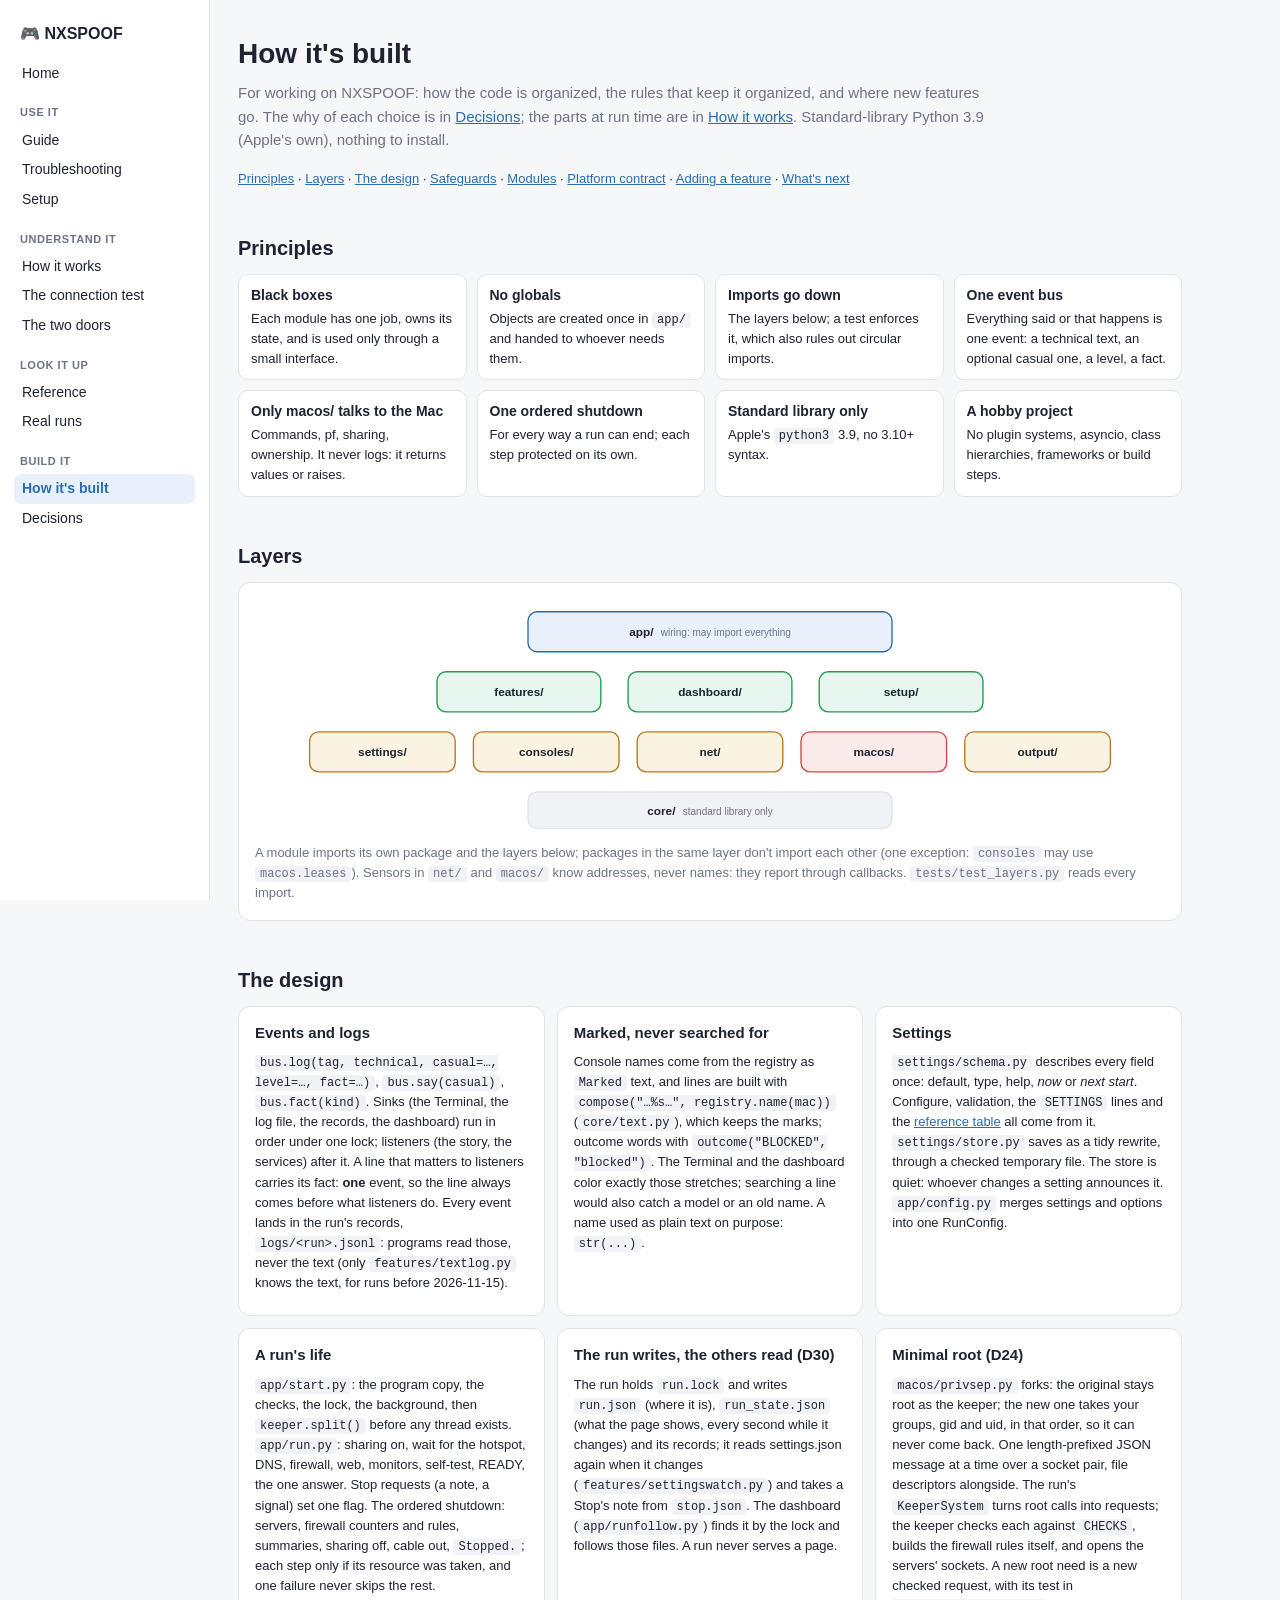
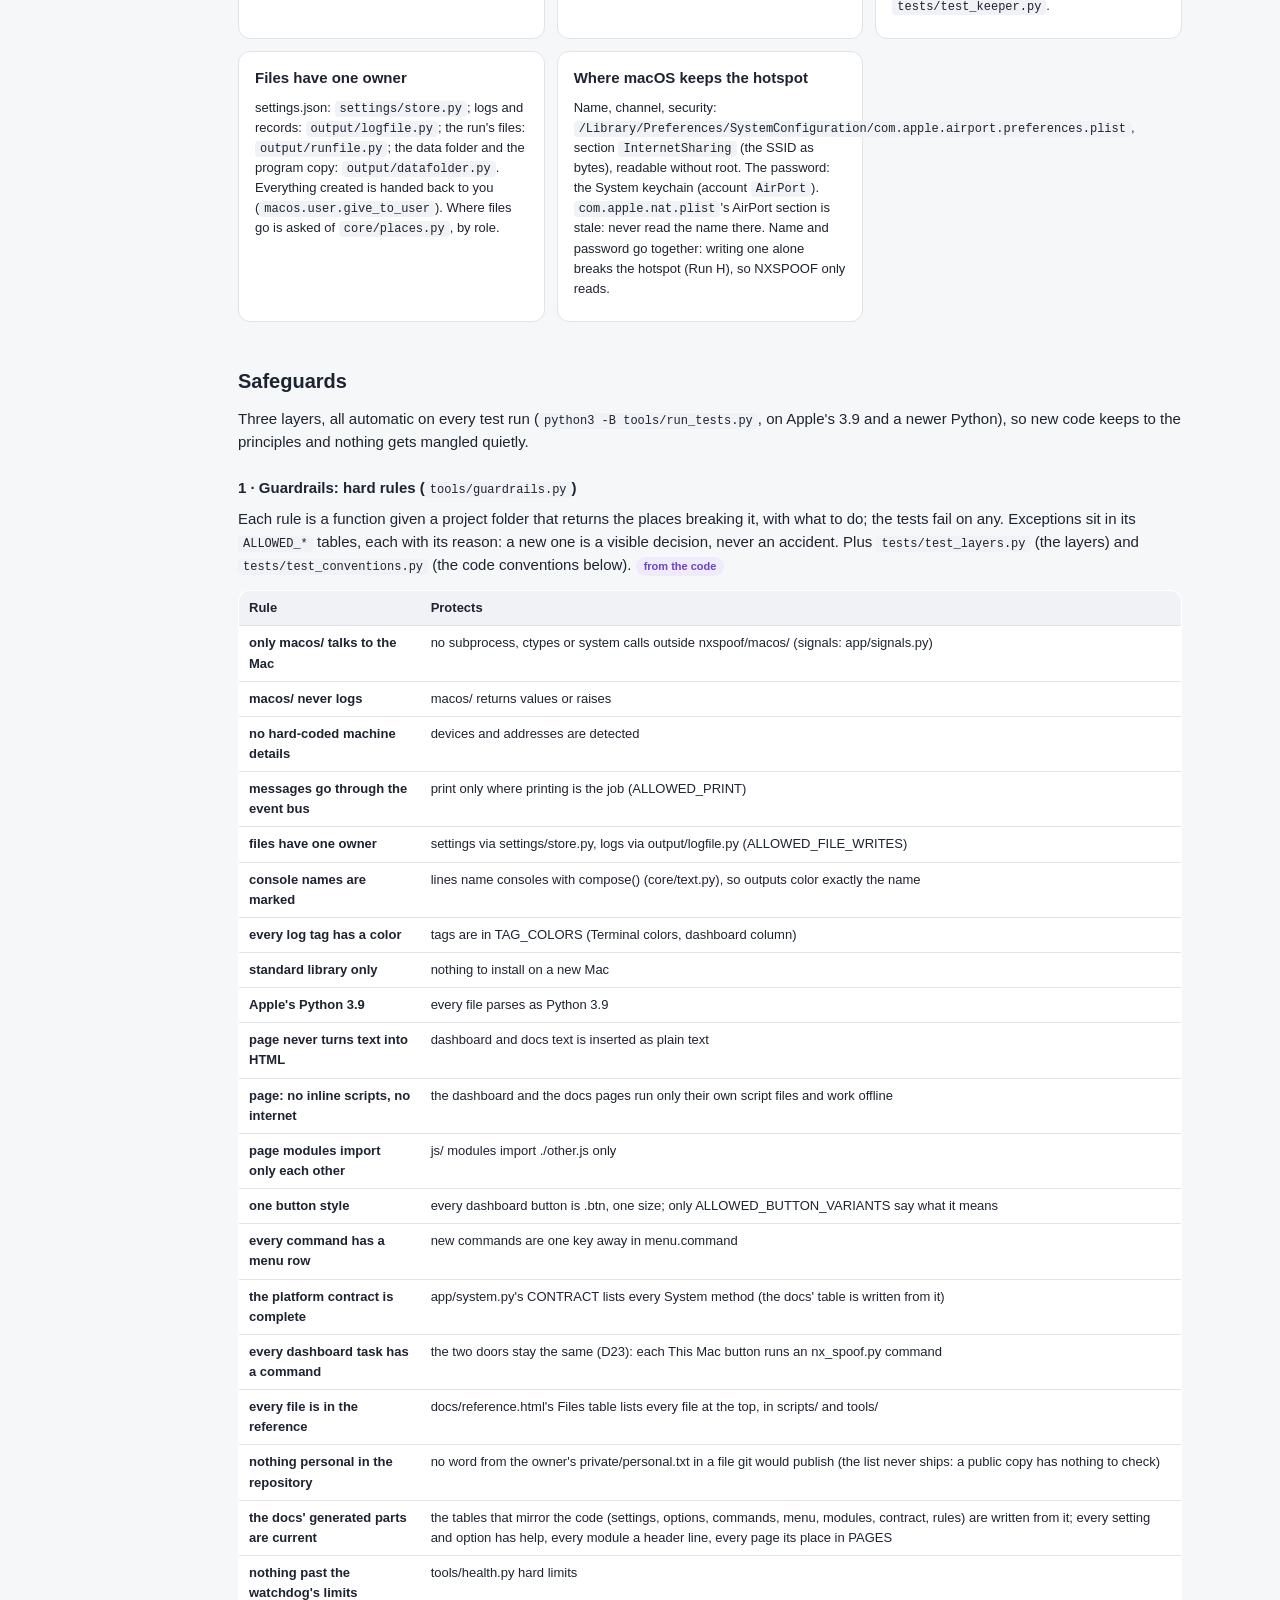
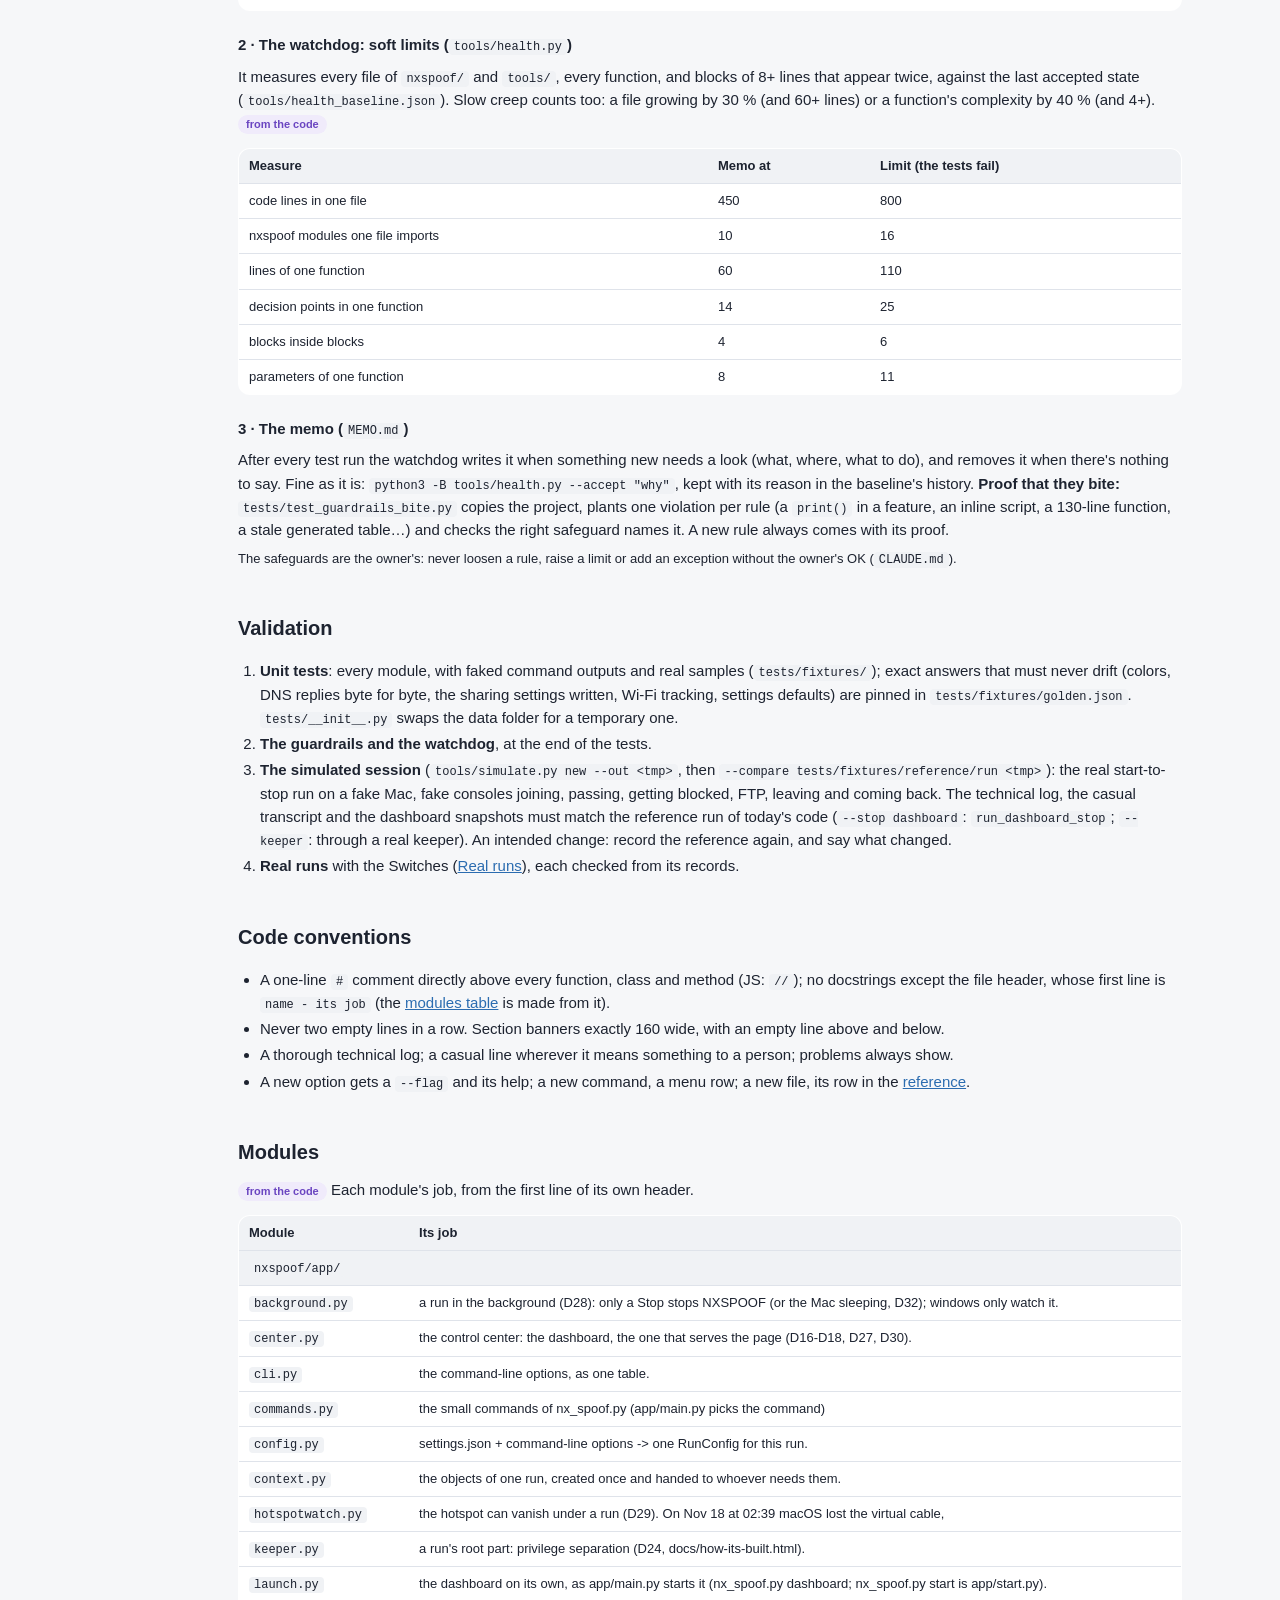
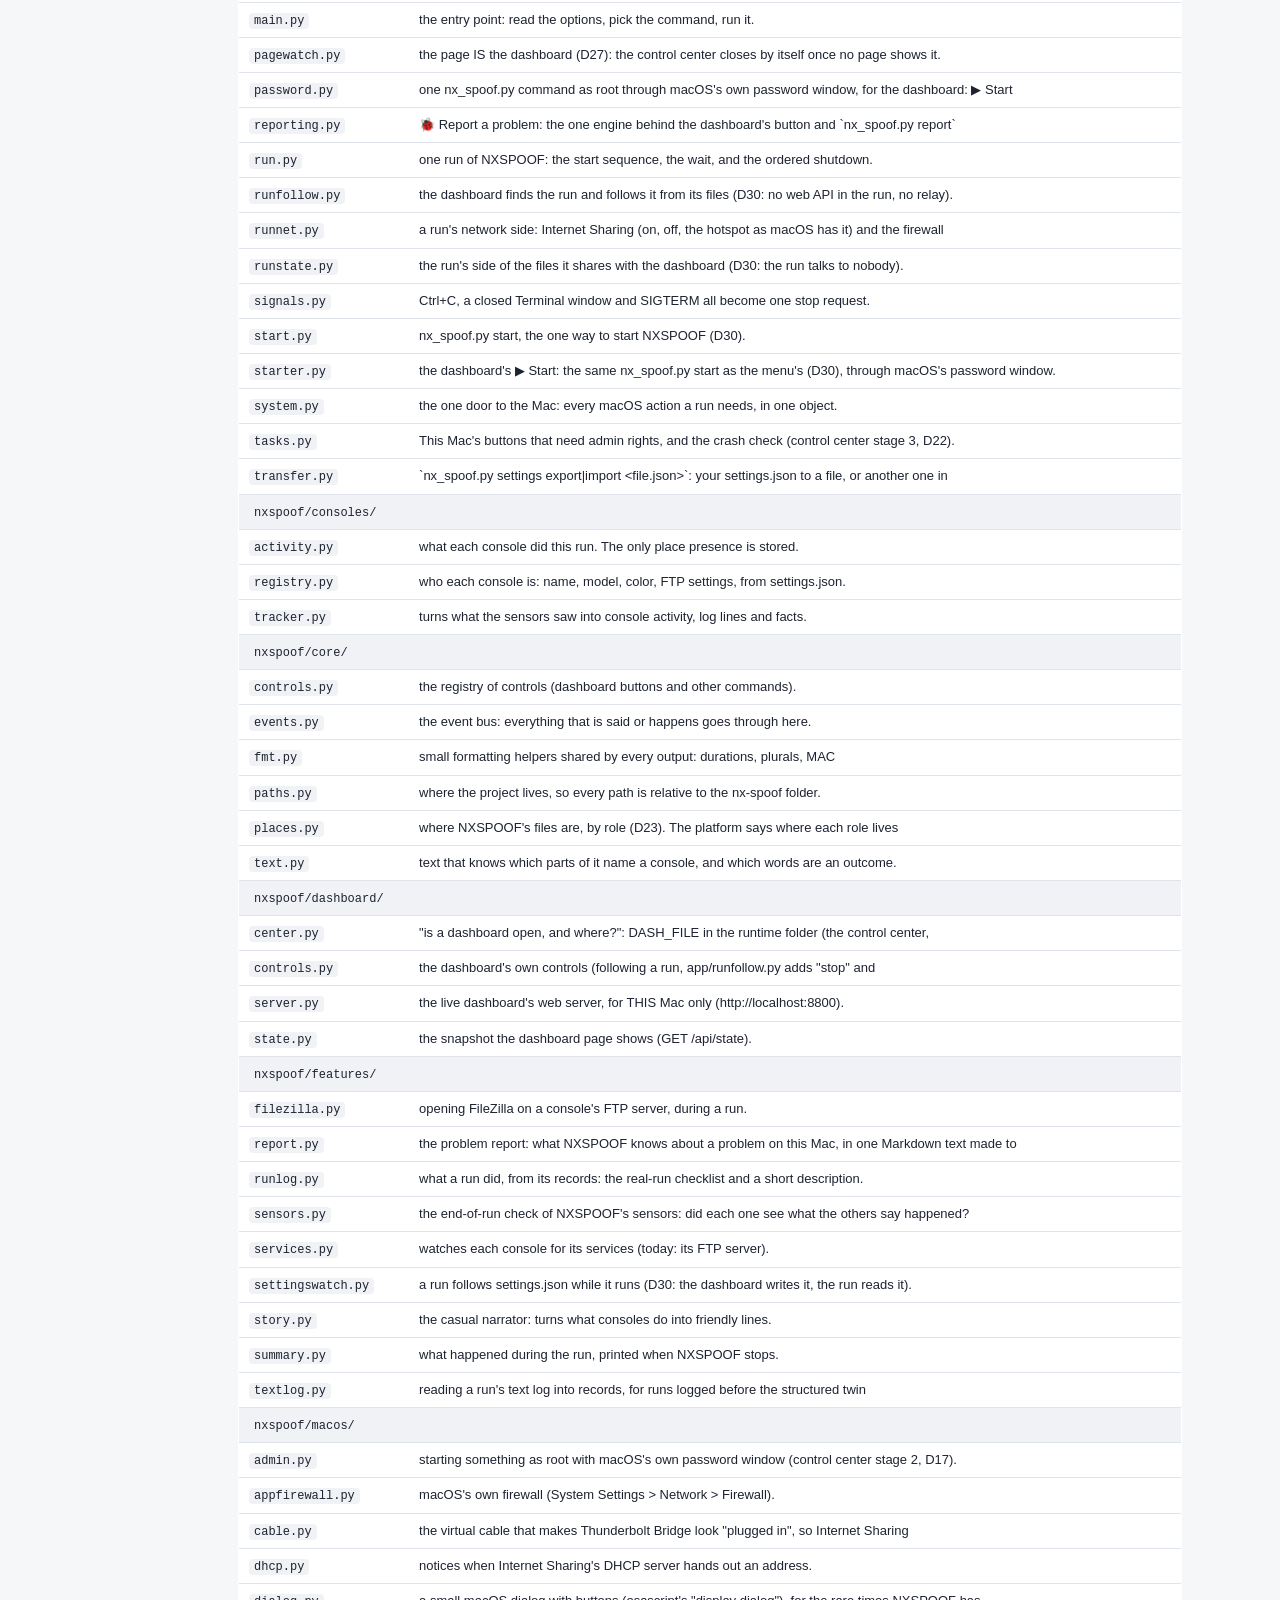
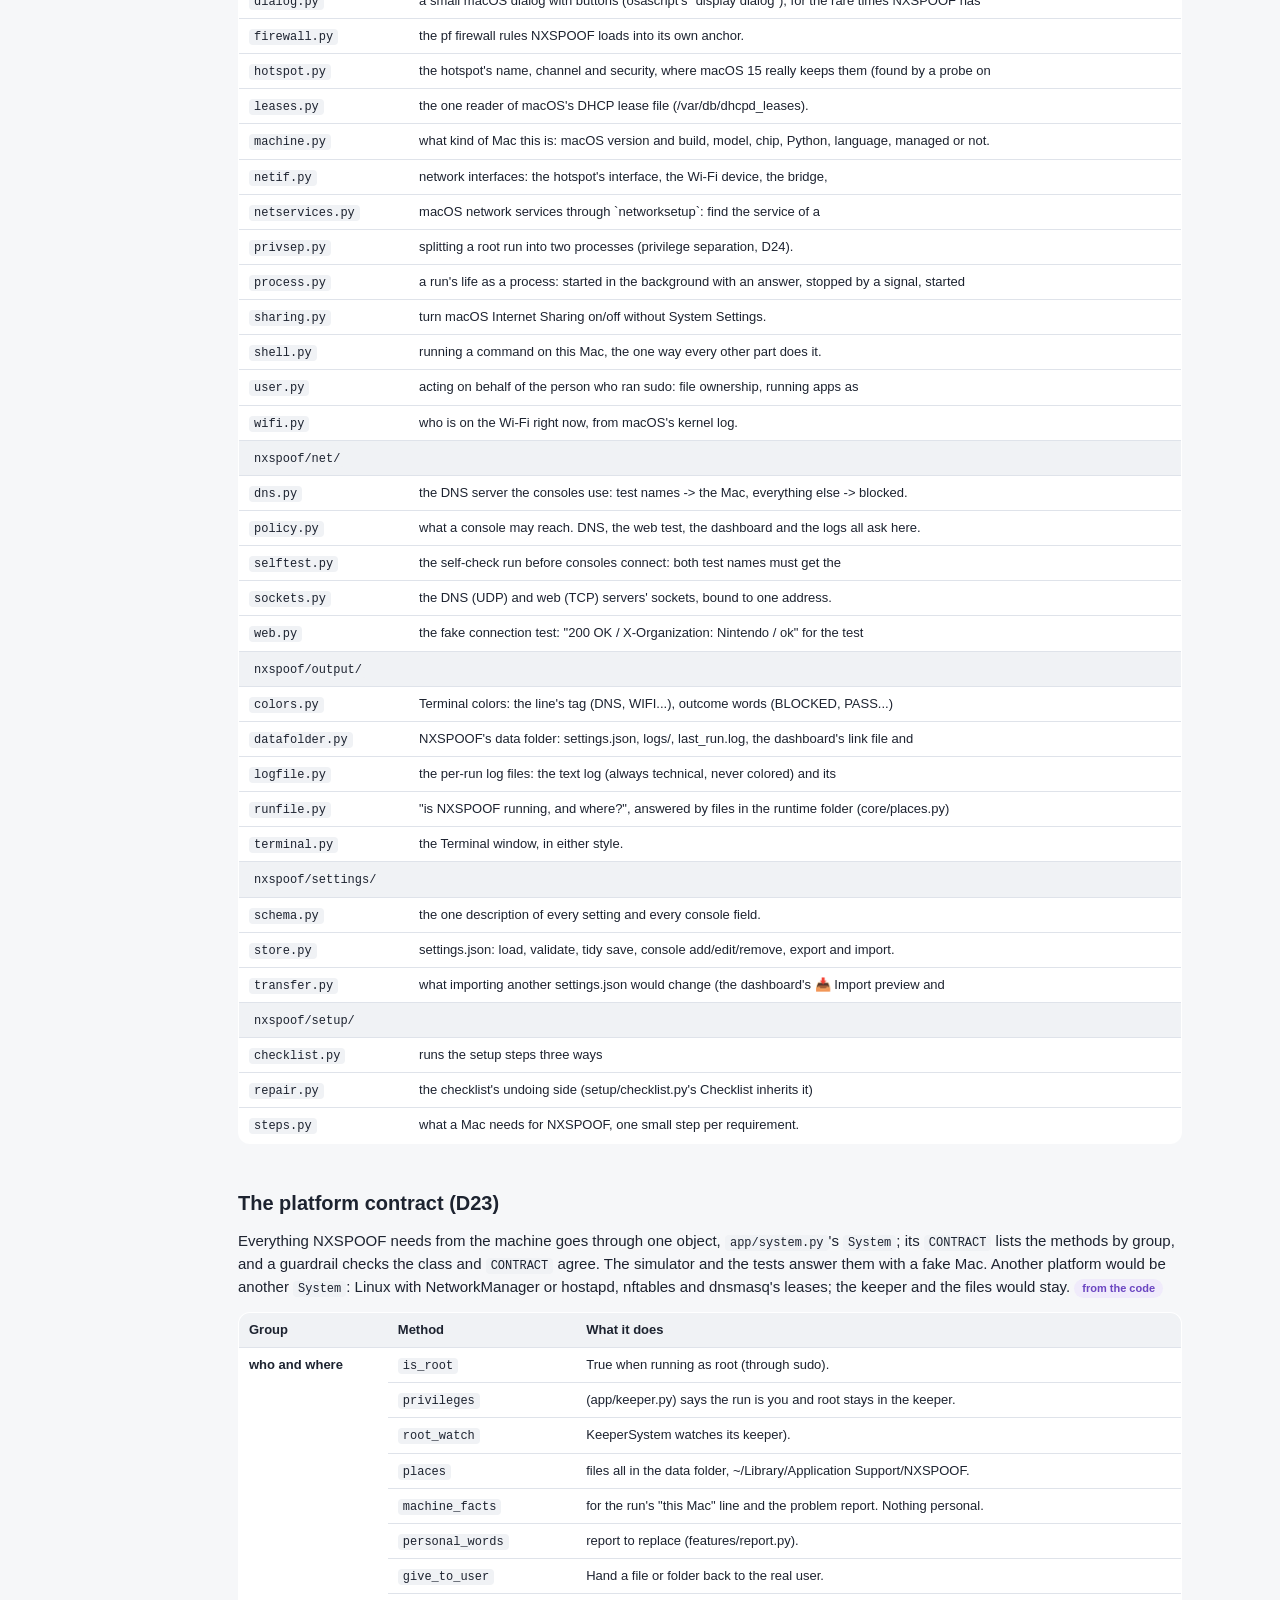
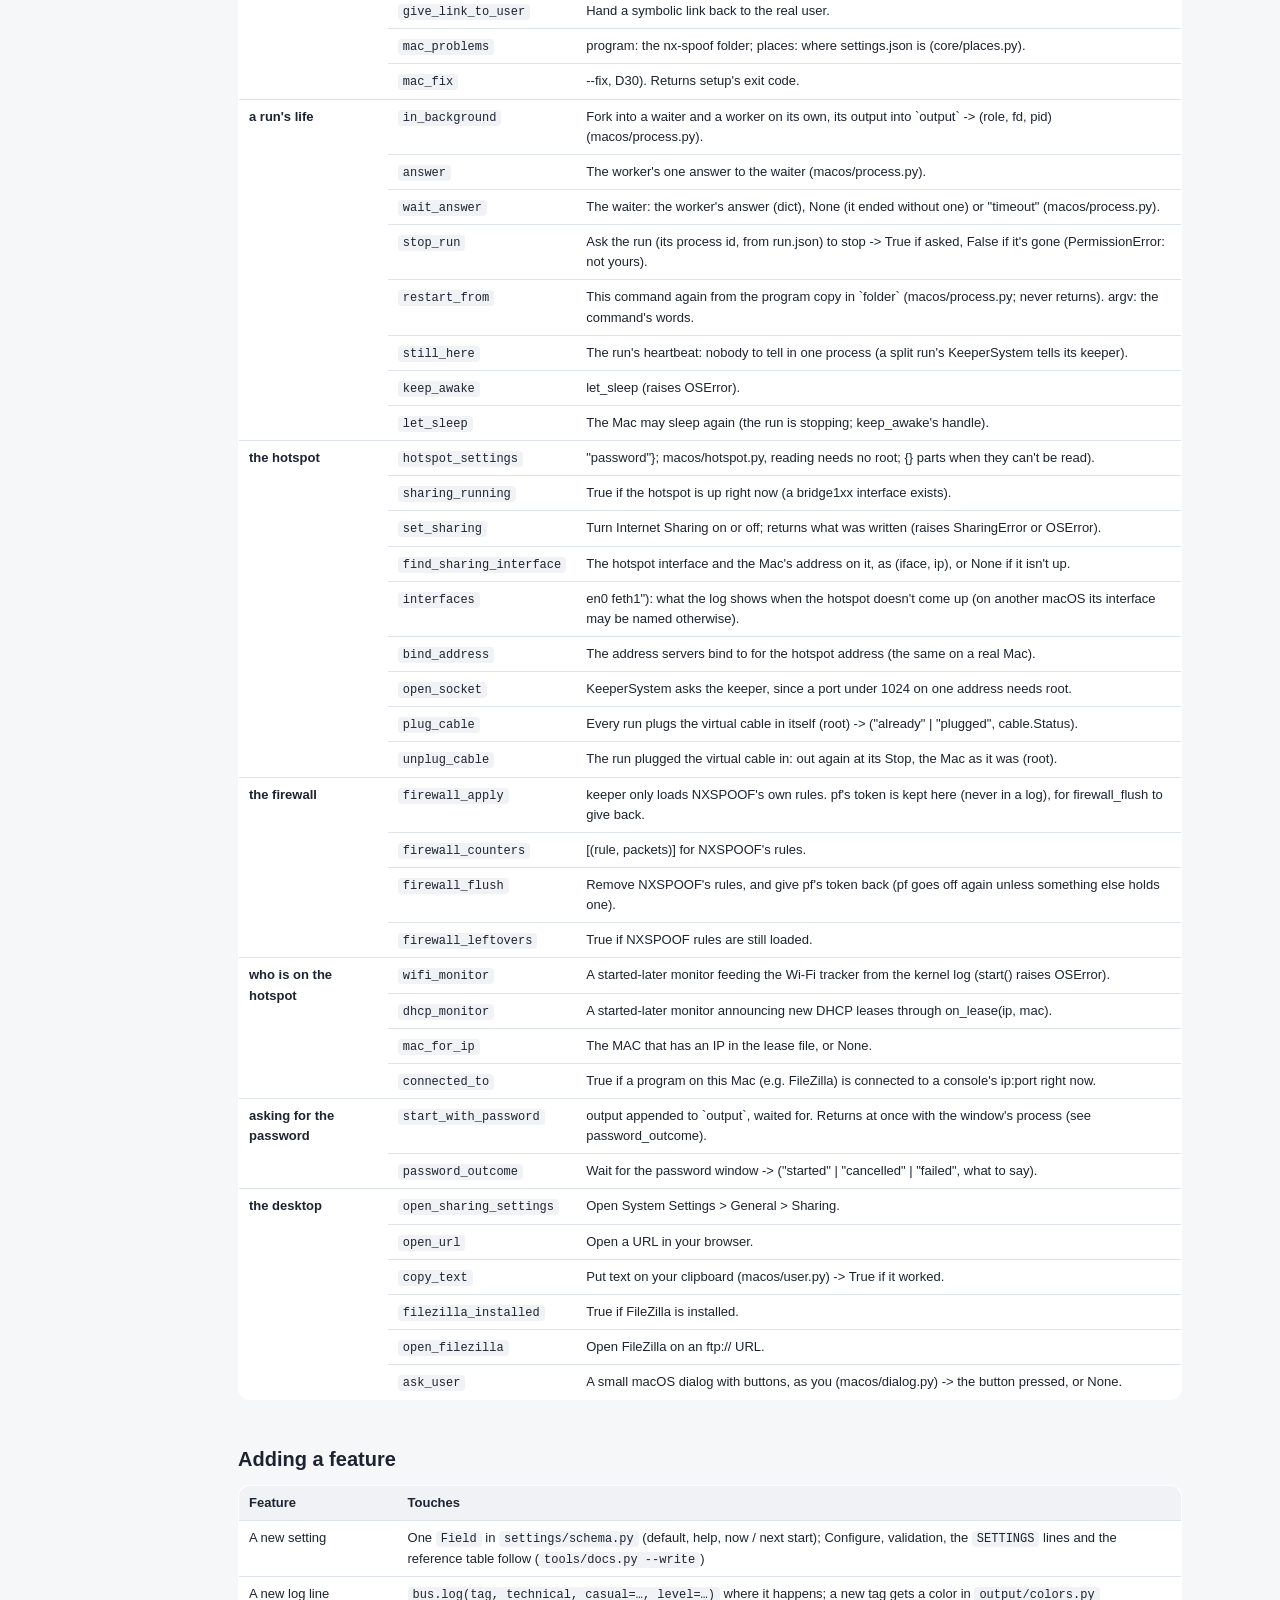
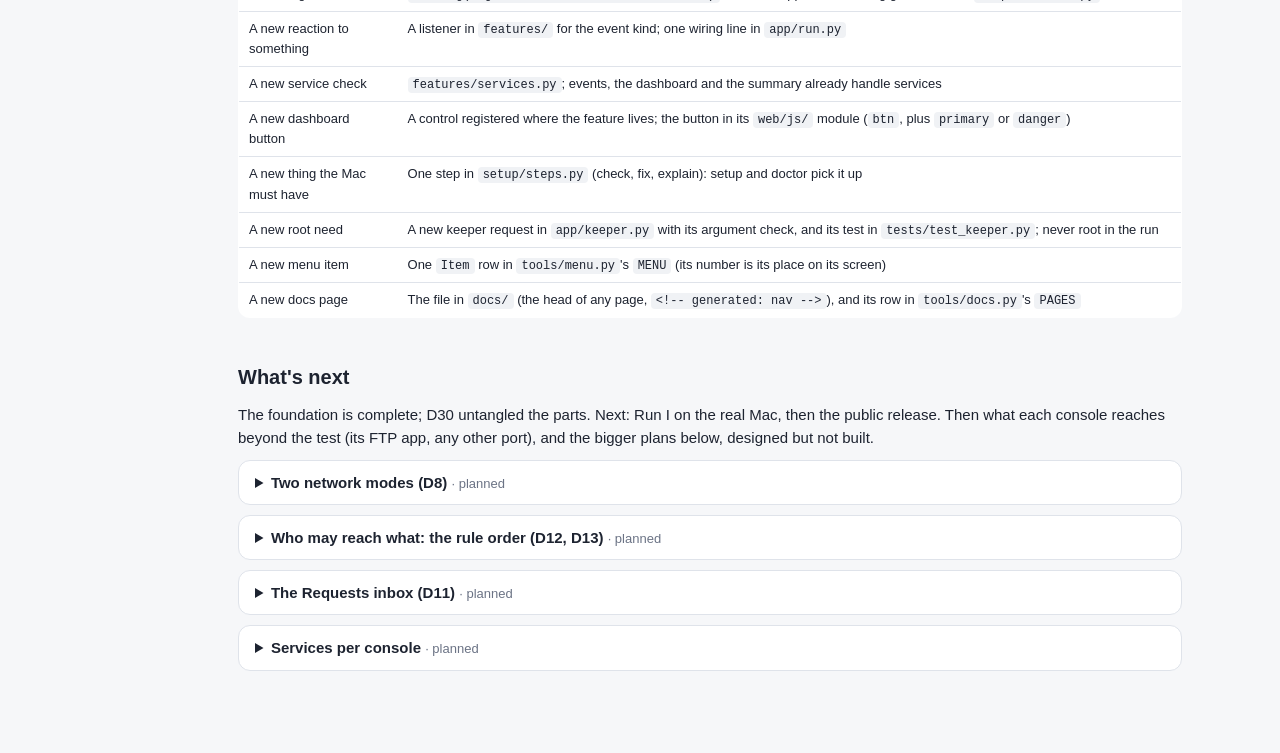
==== docs/how-its-built.html @ b14b979f "NXSPOOF 2.0: your Mac as a Wi-Fi hotspot that answers only the Switch's connection test NXSPOOF turn" ====
<!doctype html>
<html lang="en">
<head>
<meta charset="utf-8">
<meta name="viewport" content="width=device-width, initial-scale=1">
<title>How it's built · NXSPOOF</title>
<link rel="stylesheet" href="style.css">
<link rel="icon" href="favicon.ico" sizes="16x16 32x32"><link rel="icon" type="image/png" sizes="32x32" href="favicon.png">
<script src="docs.js" defer></script>
</head>
<body>
<!-- generated: nav -->
<nav class="side" aria-label="The NXSPOOF docs">
<a class="brand" href="index.html">🎮 NXSPOOF</a>
<a href="index.html">Home</a>
<b>Use it</b>
<a href="guide.html">Guide</a>
<a href="troubleshooting.html">Troubleshooting</a>
<a href="setup.html">Setup</a>
<b>Understand it</b>
<a href="how-it-works.html">How it works</a>
<a href="connection-test.html">The connection test</a>
<a href="two-doors.html">The two doors</a>
<b>Look it up</b>
<a href="reference.html">Reference</a>
<a href="real-runs.html">Real runs</a>
<b>Build it</b>
<a href="how-its-built.html" class="on" aria-current="page">How it's built</a>
<a href="decisions.html">Decisions</a>
</nav>
<!-- /generated -->
<main>

<h1>How it's built</h1>
<p class="lead">For working on NXSPOOF: how the code is organized, the rules that keep it organized, and where new features go. The why of each choice is in <a href="decisions.html">Decisions</a>; the parts at run time are in <a href="how-it-works.html#the-four-parts">How it works</a>. Standard-library Python 3.9 (Apple's own), nothing to install.</p>
<p class="small"><a href="#principles">Principles</a> · <a href="#layers">Layers</a> · <a href="#design">The design</a> · <a href="#safeguards">Safeguards</a> · <a href="#modules">Modules</a> · <a href="#contract">Platform contract</a> · <a href="#adding">Adding a feature</a> · <a href="#next">What's next</a></p>

<h2 id="principles">Principles</h2>
<ul class="rules">
  <li><b>Black boxes</b>Each module has one job, owns its state, and is used only through a small interface.</li>
  <li><b>No globals</b>Objects are created once in <code>app/</code> and handed to whoever needs them.</li>
  <li><b>Imports go down</b>The layers below; a test enforces it, which also rules out circular imports.</li>
  <li><b>One event bus</b>Everything said or that happens is one event: a technical text, an optional casual one, a level, a fact.</li>
  <li><b>Only macos/ talks to the Mac</b>Commands, pf, sharing, ownership. It never logs: it returns values or raises.</li>
  <li><b>One ordered shutdown</b>For every way a run can end; each step protected on its own.</li>
  <li><b>Standard library only</b>Apple's <code>python3</code> 3.9, no 3.10+ syntax.</li>
  <li><b>A hobby project</b>No plugin systems, asyncio, class hierarchies, frameworks or build steps.</li>
</ul>

<h2 id="layers">Layers</h2>
<figure>
<svg viewBox="0 0 1000 260" role="img" aria-labelledby="l1 ld1">
  <title id="l1">The layers: imports only go down</title>
  <desc id="ld1">app at the top may import everything; features, dashboard and setup use the layers below; settings, consoles, net, macos and output sit above core, which uses the standard library only.</desc>
  <rect x="300" y="14" width="400" height="44" rx="10" class="box b-blue"/><text x="500" y="41" text-anchor="middle"><tspan class="title">app/</tspan><tspan class="small" dx="8">wiring: may import everything</tspan></text>
  <rect x="200" y="80" width="180" height="44" rx="10" class="box b-green"/><text x="290" y="107" text-anchor="middle" class="title">features/</text>
  <rect x="410" y="80" width="180" height="44" rx="10" class="box b-green"/><text x="500" y="107" text-anchor="middle" class="title">dashboard/</text>
  <rect x="620" y="80" width="180" height="44" rx="10" class="box b-green"/><text x="710" y="107" text-anchor="middle" class="title">setup/</text>
  <rect x="60" y="146" width="160" height="44" rx="10" class="box b-yellow"/><text x="140" y="173" text-anchor="middle" class="title">settings/</text>
  <rect x="240" y="146" width="160" height="44" rx="10" class="box b-yellow"/><text x="320" y="173" text-anchor="middle" class="title">consoles/</text>
  <rect x="420" y="146" width="160" height="44" rx="10" class="box b-yellow"/><text x="500" y="173" text-anchor="middle" class="title">net/</text>
  <rect x="600" y="146" width="160" height="44" rx="10" class="box b-red"/><text x="680" y="173" text-anchor="middle" class="title">macos/</text>
  <rect x="780" y="146" width="160" height="44" rx="10" class="box b-yellow"/><text x="860" y="173" text-anchor="middle" class="title">output/</text>
  <rect x="300" y="212" width="400" height="40" rx="10" class="box b-gray"/><text x="500" y="237" text-anchor="middle"><tspan class="title">core/</tspan><tspan class="small" dx="8">standard library only</tspan></text>
</svg>
<figcaption>A module imports its own package and the layers below; packages in the same layer don't import each other (one exception: <code>consoles</code> may use <code>macos.leases</code>). Sensors in <code>net/</code> and <code>macos/</code> know addresses, never names: they report through callbacks. <code>tests/test_layers.py</code> reads every import.</figcaption>
</figure>

<h2 id="design">The design</h2>
<div class="cards">
  <div class="card"><h3>Events and logs</h3><p><code>bus.log(tag, technical, casual=…, level=…, fact=…)</code>, <code>bus.say(casual)</code>, <code>bus.fact(kind)</code>. Sinks (the Terminal, the log file, the records, the dashboard) run in order under one lock; listeners (the story, the services) after it. A line that matters to listeners carries its fact: <b>one</b> event, so the line always comes before what listeners do. Every event lands in the run's records, <code>logs/&lt;run&gt;.jsonl</code>: programs read those, never the text (only <code>features/textlog.py</code> knows the text, for runs before 2026-11-15).</p></div>
  <div class="card"><h3>Marked, never searched for</h3><p>Console names come from the registry as <code>Marked</code> text, and lines are built with <code>compose("…%s…", registry.name(mac))</code> (<code>core/text.py</code>), which keeps the marks; outcome words with <code>outcome("BLOCKED", "blocked")</code>. The Terminal and the dashboard color exactly those stretches; searching a line would also catch a model or an old name. A name used as plain text on purpose: <code>str(...)</code>.</p></div>
  <div class="card"><h3>Settings</h3><p><code>settings/schema.py</code> describes every field once: default, type, help, <i>now</i> or <i>next start</i>. Configure, validation, the <code>SETTINGS</code> lines and the <a href="reference.html#settings">reference table</a> all come from it. <code>settings/store.py</code> saves as a tidy rewrite, through a checked temporary file. The store is quiet: whoever changes a setting announces it. <code>app/config.py</code> merges settings and options into one RunConfig.</p></div>
  <div class="card"><h3>A run's life</h3><p><code>app/start.py</code>: the program copy, the checks, the lock, the background, then <code>keeper.split()</code> before any thread exists. <code>app/run.py</code>: sharing on, wait for the hotspot, DNS, firewall, web, monitors, self-test, READY, the one answer. Stop requests (a note, a signal) set one flag. The ordered shutdown: servers, firewall counters and rules, summaries, sharing off, cable out, <code>Stopped.</code>; each step only if its resource was taken, and one failure never skips the rest.</p></div>
  <div class="card"><h3>The run writes, the others read (D30)</h3><p>The run holds <code>run.lock</code> and writes <code>run.json</code> (where it is), <code>run_state.json</code> (what the page shows, every second while it changes) and its records; it reads settings.json again when it changes (<code>features/settingswatch.py</code>) and takes a Stop's note from <code>stop.json</code>. The dashboard (<code>app/runfollow.py</code>) finds it by the lock and follows those files. A run never serves a page.</p></div>
  <div class="card"><h3>Minimal root (D24)</h3><p><code>macos/privsep.py</code> forks: the original stays root as the keeper; the new one takes your groups, gid and uid, in that order, so it can never come back. One length-prefixed JSON message at a time over a socket pair, file descriptors alongside. The run's <code>KeeperSystem</code> turns root calls into requests; the keeper checks each against <code>CHECKS</code>, builds the firewall rules itself, and opens the servers' sockets. A new root need is a new checked request, with its test in <code>tests/test_keeper.py</code>.</p></div>
  <div class="card"><h3>Files have one owner</h3><p>settings.json: <code>settings/store.py</code>; logs and records: <code>output/logfile.py</code>; the run's files: <code>output/runfile.py</code>; the data folder and the program copy: <code>output/datafolder.py</code>. Everything created is handed back to you (<code>macos.user.give_to_user</code>). Where files go is asked of <code>core/places.py</code>, by role.</p></div>
  <div class="card"><h3>Where macOS keeps the hotspot</h3><p>Name, channel, security: <code>/Library/Preferences/SystemConfiguration/com.apple.airport.preferences.plist</code>, section <code>InternetSharing</code> (the SSID as bytes), readable without root. The password: the System keychain (account <code>AirPort</code>). <code>com.apple.nat.plist</code>'s AirPort section is stale: never read the name there. Name and password go together: writing one alone breaks the hotspot (Run H), so NXSPOOF only reads.</p></div>
</div>

<h2 id="safeguards">Safeguards</h2>
<p>Three layers, all automatic on every test run (<code>python3 -B tools/run_tests.py</code>, on Apple's 3.9 and a newer Python), so new code keeps to the principles and nothing gets mangled quietly.</p>
<h3>1 · Guardrails: hard rules (<code>tools/guardrails.py</code>)</h3>
<p>Each rule is a function given a project folder that returns the places breaking it, with what to do; the tests fail on any. Exceptions sit in its <code>ALLOWED_*</code> tables, each with its reason: a new one is a visible decision, never an accident. Plus <code>tests/test_layers.py</code> (the layers) and <code>tests/test_conventions.py</code> (the code conventions below). <span class="tag t-violet">from the code</span></p>
<!-- generated: guardrails -->
<div class="scroll"><table>
<tr><th>Rule</th><th>Protects</th></tr>
<tr><td><b>only macos/ talks to the Mac</b></td><td>no subprocess, ctypes or system calls outside nxspoof/macos/ (signals: app/signals.py)</td></tr>
<tr><td><b>macos/ never logs</b></td><td>macos/ returns values or raises</td></tr>
<tr><td><b>no hard-coded machine details</b></td><td>devices and addresses are detected</td></tr>
<tr><td><b>messages go through the event bus</b></td><td>print only where printing is the job (ALLOWED_PRINT)</td></tr>
<tr><td><b>files have one owner</b></td><td>settings via settings/store.py, logs via output/logfile.py (ALLOWED_FILE_WRITES)</td></tr>
<tr><td><b>console names are marked</b></td><td>lines name consoles with compose() (core/text.py), so outputs color exactly the name</td></tr>
<tr><td><b>every log tag has a color</b></td><td>tags are in TAG_COLORS (Terminal colors, dashboard column)</td></tr>
<tr><td><b>standard library only</b></td><td>nothing to install on a new Mac</td></tr>
<tr><td><b>Apple's Python 3.9</b></td><td>every file parses as Python 3.9</td></tr>
<tr><td><b>page never turns text into HTML</b></td><td>dashboard and docs text is inserted as plain text</td></tr>
<tr><td><b>page: no inline scripts, no internet</b></td><td>the dashboard and the docs pages run only their own script files and work offline</td></tr>
<tr><td><b>page modules import only each other</b></td><td>js/ modules import ./other.js only</td></tr>
<tr><td><b>one button style</b></td><td>every dashboard button is .btn, one size; only ALLOWED_BUTTON_VARIANTS say what it means</td></tr>
<tr><td><b>every command has a menu row</b></td><td>new commands are one key away in menu.command</td></tr>
<tr><td><b>the platform contract is complete</b></td><td>app/system.py's CONTRACT lists every System method (the docs' table is written from it)</td></tr>
<tr><td><b>every dashboard task has a command</b></td><td>the two doors stay the same (D23): each This Mac button runs an nx_spoof.py command</td></tr>
<tr><td><b>every file is in the reference</b></td><td>docs/reference.html's Files table lists every file at the top, in scripts/ and tools/</td></tr>
<tr><td><b>nothing personal in the repository</b></td><td>no word from the owner's private/personal.txt in a file git would publish (the list never ships: a public copy has nothing to check)</td></tr>
<tr><td><b>the docs' generated parts are current</b></td><td>the tables that mirror the code (settings, options, commands, menu, modules, contract, rules) are written from it; every setting and option has help, every module a header line, every page its place in PAGES</td></tr>
<tr><td><b>nothing past the watchdog's limits</b></td><td>tools/health.py hard limits</td></tr>
</table></div>
<!-- /generated -->
<h3>2 · The watchdog: soft limits (<code>tools/health.py</code>)</h3>
<p>It measures every file of <code>nxspoof/</code> and <code>tools/</code>, every function, and blocks of 8+ lines that appear twice, against the last accepted state (<code>tools/health_baseline.json</code>). Slow creep counts too: a file growing by 30 % (and 60+ lines) or a function's complexity by 40 % (and 4+). <span class="tag t-violet">from the code</span></p>
<!-- generated: limits -->
<div class="scroll"><table>
<tr><th>Measure</th><th>Memo at</th><th>Limit (the tests fail)</th></tr>
<tr><td>code lines in one file</td><td>450</td><td>800</td></tr>
<tr><td>nxspoof modules one file imports</td><td>10</td><td>16</td></tr>
<tr><td>lines of one function</td><td>60</td><td>110</td></tr>
<tr><td>decision points in one function</td><td>14</td><td>25</td></tr>
<tr><td>blocks inside blocks</td><td>4</td><td>6</td></tr>
<tr><td>parameters of one function</td><td>8</td><td>11</td></tr>
</table></div>
<!-- /generated -->
<h3>3 · The memo (<code>MEMO.md</code>)</h3>
<p>After every test run the watchdog writes it when something new needs a look (what, where, what to do), and removes it when there's nothing to say. Fine as it is: <code>python3 -B tools/health.py --accept "why"</code>, kept with its reason in the baseline's history. <b>Proof that they bite:</b> <code>tests/test_guardrails_bite.py</code> copies the project, plants one violation per rule (a <code>print()</code> in a feature, an inline script, a 130-line function, a stale generated table…) and checks the right safeguard names it. A new rule always comes with its proof.</p>
<p class="small">The safeguards are the owner's: never loosen a rule, raise a limit or add an exception without the owner's OK (<code>CLAUDE.md</code>).</p>

<h2>Validation</h2>
<ol>
  <li><b>Unit tests</b>: every module, with faked command outputs and real samples (<code>tests/fixtures/</code>); exact answers that must never drift (colors, DNS replies byte for byte, the sharing settings written, Wi-Fi tracking, settings defaults) are pinned in <code>tests/fixtures/golden.json</code>. <code>tests/__init__.py</code> swaps the data folder for a temporary one.</li>
  <li><b>The guardrails and the watchdog</b>, at the end of the tests.</li>
  <li><b>The simulated session</b> (<code>tools/simulate.py new --out &lt;tmp&gt;</code>, then <code>--compare tests/fixtures/reference/run &lt;tmp&gt;</code>): the real start-to-stop run on a fake Mac, fake consoles joining, passing, getting blocked, FTP, leaving and coming back. The technical log, the casual transcript and the dashboard snapshots must match the reference run of today's code (<code>--stop dashboard</code>: <code>run_dashboard_stop</code>; <code>--keeper</code>: through a real keeper). An intended change: record the reference again, and say what changed.</li>
  <li><b>Real runs</b> with the Switches (<a href="real-runs.html">Real runs</a>), each checked from its records.</li>
</ol>

<h2>Code conventions</h2>
<ul>
  <li>A one-line <code>#</code> comment directly above every function, class and method (JS: <code>//</code>); no docstrings except the file header, whose first line is <code>name - its job</code> (the <a href="#modules">modules table</a> is made from it).</li>
  <li>Never two empty lines in a row. Section banners exactly 160 wide, with an empty line above and below.</li>
  <li>A thorough technical log; a casual line wherever it means something to a person; problems always show.</li>
  <li>A new option gets a <code>--flag</code> and its help; a new command, a menu row; a new file, its row in the <a href="reference.html#files">reference</a>.</li>
</ul>

<h2 id="modules">Modules</h2>
<p><span class="tag t-violet">from the code</span> Each module's job, from the first line of its own header.</p>
<!-- generated: modules -->
<div class="scroll"><table>
<tr><th>Module</th><th>Its job</th></tr>
<tr class="group"><td colspan="2"><code>nxspoof/app/</code></td></tr>
<tr><td><code>background.py</code></td><td>a run in the background (D28): only a Stop stops NXSPOOF (or the Mac sleeping, D32); windows only watch it.</td></tr>
<tr><td><code>center.py</code></td><td>the control center: the dashboard, the one that serves the page (D16-D18, D27, D30).</td></tr>
<tr><td><code>cli.py</code></td><td>the command-line options, as one table.</td></tr>
<tr><td><code>commands.py</code></td><td>the small commands of nx_spoof.py (app/main.py picks the command)</td></tr>
<tr><td><code>config.py</code></td><td>settings.json + command-line options -&gt; one RunConfig for this run.</td></tr>
<tr><td><code>context.py</code></td><td>the objects of one run, created once and handed to whoever needs them.</td></tr>
<tr><td><code>hotspotwatch.py</code></td><td>the hotspot can vanish under a run (D29). On Nov 18 at 02:39 macOS lost the virtual cable,</td></tr>
<tr><td><code>keeper.py</code></td><td>a run's root part: privilege separation (D24, docs/how-its-built.html).</td></tr>
<tr><td><code>launch.py</code></td><td>the dashboard on its own, as app/main.py starts it (nx_spoof.py dashboard; nx_spoof.py start is app/start.py).</td></tr>
<tr><td><code>main.py</code></td><td>the entry point: read the options, pick the command, run it.</td></tr>
<tr><td><code>pagewatch.py</code></td><td>the page IS the dashboard (D27): the control center closes by itself once no page shows it.</td></tr>
<tr><td><code>password.py</code></td><td>one nx_spoof.py command as root through macOS's own password window, for the dashboard: ▶ Start</td></tr>
<tr><td><code>reporting.py</code></td><td>🐞 Report a problem: the one engine behind the dashboard's button and `nx_spoof.py report`</td></tr>
<tr><td><code>run.py</code></td><td>one run of NXSPOOF: the start sequence, the wait, and the ordered shutdown.</td></tr>
<tr><td><code>runfollow.py</code></td><td>the dashboard finds the run and follows it from its files (D30: no web API in the run, no relay).</td></tr>
<tr><td><code>runnet.py</code></td><td>a run's network side: Internet Sharing (on, off, the hotspot as macOS has it) and the firewall</td></tr>
<tr><td><code>runstate.py</code></td><td>the run's side of the files it shares with the dashboard (D30: the run talks to nobody).</td></tr>
<tr><td><code>signals.py</code></td><td>Ctrl+C, a closed Terminal window and SIGTERM all become one stop request.</td></tr>
<tr><td><code>start.py</code></td><td>nx_spoof.py start, the one way to start NXSPOOF (D30).</td></tr>
<tr><td><code>starter.py</code></td><td>the dashboard's ▶ Start: the same nx_spoof.py start as the menu's (D30), through macOS's password window.</td></tr>
<tr><td><code>system.py</code></td><td>the one door to the Mac: every macOS action a run needs, in one object.</td></tr>
<tr><td><code>tasks.py</code></td><td>This Mac's buttons that need admin rights, and the crash check (control center stage 3, D22).</td></tr>
<tr><td><code>transfer.py</code></td><td>`nx_spoof.py settings export|import &lt;file.json&gt;`: your settings.json to a file, or another one in</td></tr>
<tr class="group"><td colspan="2"><code>nxspoof/consoles/</code></td></tr>
<tr><td><code>activity.py</code></td><td>what each console did this run. The only place presence is stored.</td></tr>
<tr><td><code>registry.py</code></td><td>who each console is: name, model, color, FTP settings, from settings.json.</td></tr>
<tr><td><code>tracker.py</code></td><td>turns what the sensors saw into console activity, log lines and facts.</td></tr>
<tr class="group"><td colspan="2"><code>nxspoof/core/</code></td></tr>
<tr><td><code>controls.py</code></td><td>the registry of controls (dashboard buttons and other commands).</td></tr>
<tr><td><code>events.py</code></td><td>the event bus: everything that is said or happens goes through here.</td></tr>
<tr><td><code>fmt.py</code></td><td>small formatting helpers shared by every output: durations, plurals, MAC</td></tr>
<tr><td><code>paths.py</code></td><td>where the project lives, so every path is relative to the nx-spoof folder.</td></tr>
<tr><td><code>places.py</code></td><td>where NXSPOOF's files are, by role (D23). The platform says where each role lives</td></tr>
<tr><td><code>text.py</code></td><td>text that knows which parts of it name a console, and which words are an outcome.</td></tr>
<tr class="group"><td colspan="2"><code>nxspoof/dashboard/</code></td></tr>
<tr><td><code>center.py</code></td><td>"is a dashboard open, and where?": DASH_FILE in the runtime folder (the control center,</td></tr>
<tr><td><code>controls.py</code></td><td>the dashboard's own controls (following a run, app/runfollow.py adds "stop" and</td></tr>
<tr><td><code>server.py</code></td><td>the live dashboard's web server, for THIS Mac only (http://localhost:8800).</td></tr>
<tr><td><code>state.py</code></td><td>the snapshot the dashboard page shows (GET /api/state).</td></tr>
<tr class="group"><td colspan="2"><code>nxspoof/features/</code></td></tr>
<tr><td><code>filezilla.py</code></td><td>opening FileZilla on a console's FTP server, during a run.</td></tr>
<tr><td><code>report.py</code></td><td>the problem report: what NXSPOOF knows about a problem on this Mac, in one Markdown text made to</td></tr>
<tr><td><code>runlog.py</code></td><td>what a run did, from its records: the real-run checklist and a short description.</td></tr>
<tr><td><code>sensors.py</code></td><td>the end-of-run check of NXSPOOF's sensors: did each one see what the others say happened?</td></tr>
<tr><td><code>services.py</code></td><td>watches each console for its services (today: its FTP server).</td></tr>
<tr><td><code>settingswatch.py</code></td><td>a run follows settings.json while it runs (D30: the dashboard writes it, the run reads it).</td></tr>
<tr><td><code>story.py</code></td><td>the casual narrator: turns what consoles do into friendly lines.</td></tr>
<tr><td><code>summary.py</code></td><td>what happened during the run, printed when NXSPOOF stops.</td></tr>
<tr><td><code>textlog.py</code></td><td>reading a run's text log into records, for runs logged before the structured twin</td></tr>
<tr class="group"><td colspan="2"><code>nxspoof/macos/</code></td></tr>
<tr><td><code>admin.py</code></td><td>starting something as root with macOS's own password window (control center stage 2, D17).</td></tr>
<tr><td><code>appfirewall.py</code></td><td>macOS's own firewall (System Settings &gt; Network &gt; Firewall).</td></tr>
<tr><td><code>cable.py</code></td><td>the virtual cable that makes Thunderbolt Bridge look "plugged in", so Internet Sharing</td></tr>
<tr><td><code>dhcp.py</code></td><td>notices when Internet Sharing's DHCP server hands out an address.</td></tr>
<tr><td><code>dialog.py</code></td><td>a small macOS dialog with buttons (osascript's "display dialog"), for the rare times NXSPOOF has</td></tr>
<tr><td><code>firewall.py</code></td><td>the pf firewall rules NXSPOOF loads into its own anchor.</td></tr>
<tr><td><code>hotspot.py</code></td><td>the hotspot's name, channel and security, where macOS 15 really keeps them (found by a probe on</td></tr>
<tr><td><code>leases.py</code></td><td>the one reader of macOS's DHCP lease file (/var/db/dhcpd_leases).</td></tr>
<tr><td><code>machine.py</code></td><td>what kind of Mac this is: macOS version and build, model, chip, Python, language, managed or not.</td></tr>
<tr><td><code>netif.py</code></td><td>network interfaces: the hotspot's interface, the Wi-Fi device, the bridge,</td></tr>
<tr><td><code>netservices.py</code></td><td>macOS network services through `networksetup`: find the service of a</td></tr>
<tr><td><code>privsep.py</code></td><td>splitting a root run into two processes (privilege separation, D24).</td></tr>
<tr><td><code>process.py</code></td><td>a run's life as a process: started in the background with an answer, stopped by a signal, started</td></tr>
<tr><td><code>sharing.py</code></td><td>turn macOS Internet Sharing on/off without System Settings.</td></tr>
<tr><td><code>shell.py</code></td><td>running a command on this Mac, the one way every other part does it.</td></tr>
<tr><td><code>user.py</code></td><td>acting on behalf of the person who ran sudo: file ownership, running apps as</td></tr>
<tr><td><code>wifi.py</code></td><td>who is on the Wi-Fi right now, from macOS's kernel log.</td></tr>
<tr class="group"><td colspan="2"><code>nxspoof/net/</code></td></tr>
<tr><td><code>dns.py</code></td><td>the DNS server the consoles use: test names -&gt; the Mac, everything else -&gt; blocked.</td></tr>
<tr><td><code>policy.py</code></td><td>what a console may reach. DNS, the web test, the dashboard and the logs all ask here.</td></tr>
<tr><td><code>selftest.py</code></td><td>the self-check run before consoles connect: both test names must get the</td></tr>
<tr><td><code>sockets.py</code></td><td>the DNS (UDP) and web (TCP) servers' sockets, bound to one address.</td></tr>
<tr><td><code>web.py</code></td><td>the fake connection test: "200 OK / X-Organization: Nintendo / ok" for the test</td></tr>
<tr class="group"><td colspan="2"><code>nxspoof/output/</code></td></tr>
<tr><td><code>colors.py</code></td><td>Terminal colors: the line's tag (DNS, WIFI...), outcome words (BLOCKED, PASS...)</td></tr>
<tr><td><code>datafolder.py</code></td><td>NXSPOOF's data folder: settings.json, logs/, last_run.log, the dashboard's link file and</td></tr>
<tr><td><code>logfile.py</code></td><td>the per-run log files: the text log (always technical, never colored) and its</td></tr>
<tr><td><code>runfile.py</code></td><td>"is NXSPOOF running, and where?", answered by files in the runtime folder (core/places.py)</td></tr>
<tr><td><code>terminal.py</code></td><td>the Terminal window, in either style.</td></tr>
<tr class="group"><td colspan="2"><code>nxspoof/settings/</code></td></tr>
<tr><td><code>schema.py</code></td><td>the one description of every setting and every console field.</td></tr>
<tr><td><code>store.py</code></td><td>settings.json: load, validate, tidy save, console add/edit/remove, export and import.</td></tr>
<tr><td><code>transfer.py</code></td><td>what importing another settings.json would change (the dashboard's 📥 Import preview and</td></tr>
<tr class="group"><td colspan="2"><code>nxspoof/setup/</code></td></tr>
<tr><td><code>checklist.py</code></td><td>runs the setup steps three ways</td></tr>
<tr><td><code>repair.py</code></td><td>the checklist's undoing side (setup/checklist.py's Checklist inherits it)</td></tr>
<tr><td><code>steps.py</code></td><td>what a Mac needs for NXSPOOF, one small step per requirement.</td></tr>
</table></div>
<!-- /generated -->

<h2 id="contract">The platform contract (D23)</h2>
<p>Everything NXSPOOF needs from the machine goes through one object, <code>app/system.py</code>'s <code>System</code>; its <code>CONTRACT</code> lists the methods by group, and a guardrail checks the class and <code>CONTRACT</code> agree. The simulator and the tests answer them with a fake Mac. Another platform would be another <code>System</code>: Linux with NetworkManager or hostapd, nftables and dnsmasq's leases; the keeper and the files would stay. <span class="tag t-violet">from the code</span></p>
<!-- generated: contract -->
<div class="scroll"><table>
<tr><th>Group</th><th>Method</th><th>What it does</th></tr>
<tr><td rowspan="10"><b>who and where</b></td><td><code>is_root</code></td><td>True when running as root (through sudo).</td></tr>
<tr><td><code>privileges</code></td><td>(app/keeper.py) says the run is you and root stays in the keeper.</td></tr>
<tr><td><code>root_watch</code></td><td>KeeperSystem watches its keeper).</td></tr>
<tr><td><code>places</code></td><td>files all in the data folder, ~/Library/Application Support/NXSPOOF.</td></tr>
<tr><td><code>machine_facts</code></td><td>for the run's "this Mac" line and the problem report. Nothing personal.</td></tr>
<tr><td><code>personal_words</code></td><td>report to replace (features/report.py).</td></tr>
<tr><td><code>give_to_user</code></td><td>Hand a file or folder back to the real user.</td></tr>
<tr><td><code>give_link_to_user</code></td><td>Hand a symbolic link back to the real user.</td></tr>
<tr><td><code>mac_problems</code></td><td>program: the nx-spoof folder; places: where settings.json is (core/places.py).</td></tr>
<tr><td><code>mac_fix</code></td><td>--fix, D30). Returns setup's exit code.</td></tr>
<tr><td rowspan="8"><b>a run's life</b></td><td><code>in_background</code></td><td>Fork into a waiter and a worker on its own, its output into `output` -&gt; (role, fd, pid) (macos/process.py).</td></tr>
<tr><td><code>answer</code></td><td>The worker's one answer to the waiter (macos/process.py).</td></tr>
<tr><td><code>wait_answer</code></td><td>The waiter: the worker's answer (dict), None (it ended without one) or "timeout" (macos/process.py).</td></tr>
<tr><td><code>stop_run</code></td><td>Ask the run (its process id, from run.json) to stop -&gt; True if asked, False if it's gone (PermissionError: not yours).</td></tr>
<tr><td><code>restart_from</code></td><td>This command again from the program copy in `folder` (macos/process.py; never returns). argv: the command's words.</td></tr>
<tr><td><code>still_here</code></td><td>The run's heartbeat: nobody to tell in one process (a split run's KeeperSystem tells its keeper).</td></tr>
<tr><td><code>keep_awake</code></td><td>let_sleep (raises OSError).</td></tr>
<tr><td><code>let_sleep</code></td><td>The Mac may sleep again (the run is stopping; keep_awake's handle).</td></tr>
<tr><td rowspan="9"><b>the hotspot</b></td><td><code>hotspot_settings</code></td><td>"password"}; macos/hotspot.py, reading needs no root; {} parts when they can't be read).</td></tr>
<tr><td><code>sharing_running</code></td><td>True if the hotspot is up right now (a bridge1xx interface exists).</td></tr>
<tr><td><code>set_sharing</code></td><td>Turn Internet Sharing on or off; returns what was written (raises SharingError or OSError).</td></tr>
<tr><td><code>find_sharing_interface</code></td><td>The hotspot interface and the Mac's address on it, as (iface, ip), or None if it isn't up.</td></tr>
<tr><td><code>interfaces</code></td><td>en0 feth1"): what the log shows when the hotspot doesn't come up (on another macOS its interface may be named otherwise).</td></tr>
<tr><td><code>bind_address</code></td><td>The address servers bind to for the hotspot address (the same on a real Mac).</td></tr>
<tr><td><code>open_socket</code></td><td>KeeperSystem asks the keeper, since a port under 1024 on one address needs root.</td></tr>
<tr><td><code>plug_cable</code></td><td>Every run plugs the virtual cable in itself (root) -&gt; ("already" | "plugged", cable.Status).</td></tr>
<tr><td><code>unplug_cable</code></td><td>The run plugged the virtual cable in: out again at its Stop, the Mac as it was (root).</td></tr>
<tr><td rowspan="4"><b>the firewall</b></td><td><code>firewall_apply</code></td><td>keeper only loads NXSPOOF's own rules. pf's token is kept here (never in a log), for firewall_flush to give back.</td></tr>
<tr><td><code>firewall_counters</code></td><td>[(rule, packets)] for NXSPOOF's rules.</td></tr>
<tr><td><code>firewall_flush</code></td><td>Remove NXSPOOF's rules, and give pf's token back (pf goes off again unless something else holds one).</td></tr>
<tr><td><code>firewall_leftovers</code></td><td>True if NXSPOOF rules are still loaded.</td></tr>
<tr><td rowspan="4"><b>who is on the hotspot</b></td><td><code>wifi_monitor</code></td><td>A started-later monitor feeding the Wi-Fi tracker from the kernel log (start() raises OSError).</td></tr>
<tr><td><code>dhcp_monitor</code></td><td>A started-later monitor announcing new DHCP leases through on_lease(ip, mac).</td></tr>
<tr><td><code>mac_for_ip</code></td><td>The MAC that has an IP in the lease file, or None.</td></tr>
<tr><td><code>connected_to</code></td><td>True if a program on this Mac (e.g. FileZilla) is connected to a console's ip:port right now.</td></tr>
<tr><td rowspan="2"><b>asking for the password</b></td><td><code>start_with_password</code></td><td>output appended to `output`, waited for. Returns at once with the window's process (see password_outcome).</td></tr>
<tr><td><code>password_outcome</code></td><td>Wait for the password window -&gt; ("started" | "cancelled" | "failed", what to say).</td></tr>
<tr><td rowspan="6"><b>the desktop</b></td><td><code>open_sharing_settings</code></td><td>Open System Settings &gt; General &gt; Sharing.</td></tr>
<tr><td><code>open_url</code></td><td>Open a URL in your browser.</td></tr>
<tr><td><code>copy_text</code></td><td>Put text on your clipboard (macos/user.py) -&gt; True if it worked.</td></tr>
<tr><td><code>filezilla_installed</code></td><td>True if FileZilla is installed.</td></tr>
<tr><td><code>open_filezilla</code></td><td>Open FileZilla on an ftp:// URL.</td></tr>
<tr><td><code>ask_user</code></td><td>A small macOS dialog with buttons, as you (macos/dialog.py) -&gt; the button pressed, or None.</td></tr>
</table></div>
<!-- /generated -->

<h2 id="adding">Adding a feature</h2>
<div class="scroll"><table>
<tr><th>Feature</th><th>Touches</th></tr>
<tr><td>A new setting</td><td>One <code>Field</code> in <code>settings/schema.py</code> (default, help, now / next start); Configure, validation, the <code>SETTINGS</code> lines and the reference table follow (<code>tools/docs.py --write</code>)</td></tr>
<tr><td>A new log line</td><td><code>bus.log(tag, technical, casual=…, level=…)</code> where it happens; a new tag gets a color in <code>output/colors.py</code></td></tr>
<tr><td>A new reaction to something</td><td>A listener in <code>features/</code> for the event kind; one wiring line in <code>app/run.py</code></td></tr>
<tr><td>A new service check</td><td><code>features/services.py</code>; events, the dashboard and the summary already handle services</td></tr>
<tr><td>A new dashboard button</td><td>A control registered where the feature lives; the button in its <code>web/js/</code> module (<code>btn</code>, plus <code>primary</code> or <code>danger</code>)</td></tr>
<tr><td>A new thing the Mac must have</td><td>One step in <code>setup/steps.py</code> (check, fix, explain): setup and doctor pick it up</td></tr>
<tr><td>A new root need</td><td>A new keeper request in <code>app/keeper.py</code> with its argument check, and its test in <code>tests/test_keeper.py</code>; never root in the run</td></tr>
<tr><td>A new menu item</td><td>One <code>Item</code> row in <code>tools/menu.py</code>'s <code>MENU</code> (its number is its place on its screen)</td></tr>
<tr><td>A new docs page</td><td>The file in <code>docs/</code> (the head of any page, <code>&lt;!-- generated: nav --&gt;</code>), and its row in <code>tools/docs.py</code>'s <code>PAGES</code></td></tr>
</table></div>

<h2 id="next">What's next</h2>
<p>The foundation is complete; D30 untangled the parts. Next: Run I on the real Mac, then the public release. Then what each console reaches beyond the test (its FTP app, any other port), and the bigger plans below, designed but not built.</p>
<details class="fold"><summary>Two network modes (D8) <span class="muted">· planned</span></summary>
<div class="scroll"><table>
<tr><th></th><th>Sealed (today)</th><th>Allowlist (planned)</th></tr>
<tr><td>Sharing from</td><td>Thunderbolt Bridge + the virtual cable (a dead link)</td><td>a USB-C Ethernet adapter to your router</td></tr>
<tr><td>DNS</td><td>test names → the Mac; the rest → <code>0.0.0.0</code></td><td>the same, plus <b>allowed names forwarded</b> to a real DNS server</td></tr>
<tr><td>Firewall</td><td>the Mac only (DHCP, DNS, test)</td><td>the same, plus the addresses each console's allowed names resolved to (per-console pf tables)</td></tr>
</table></div>
<p class="small">Allowlist mode refuses to start without a working uplink: it never quietly falls back to full internet. Every allowed connection is logged and counted, like blocked ones.</p></details>
<details class="fold"><summary>Who may reach what: the rule order (D12, D13) <span class="muted">· planned</span></summary>
<p class="small"><code>net/policy.py</code> answers one question for everyone (DNS, firewall, dashboard, logs): <i>may this console reach this name?</i> The first rule that matches wins:</p>
<ol class="small">
  <li><b>The connection test names</b>: answered by the Mac (it's what NXSPOOF is for).</li>
  <li><b>The blocklist</b>, global (<code>lists/blocklist.txt</code>: one name or <code>*.pattern</code> per line, sources noted): blocked for every console, never a request, no allow button; only the file changes it.</li>
  <li><b>Allow once</b> (this console, this run).</li>
  <li><b>This console's denylist</b>, then <b>its allowlist</b>.</li>
  <li><b>The global denylist</b>, then <b>the global allowlist</b>.</li>
  <li><b>Everything else</b>: blocked, and becomes a <b>request</b>.</li>
</ol>
<p class="small">The blocklist beats everything; a console's own rules beat global ones; deny beats allow at the same level. So <code>*.nintendo.net</code> on the blocklist blocks all of Nintendo except the two tests, and no allowlist can override it.</p></details>
<details class="fold"><summary>The Requests inbox (D11) <span class="muted">· planned</span></summary>
<p class="small">Every attempt blocked by "everything else" becomes a request, grouped by console and name, with a count and a suggested wider rule (<code>*.github.com</code> for <code>api.github.com</code>). One click: <b>allow once</b>, <b>allow for this console</b>, <b>allow for all</b>, <b>mute for this console</b>, <b>mute for all</b> (saved in settings.json). Decisions apply live: consoles retry blocked lookups constantly, so an allowed name usually works within seconds. Optional "ask first": hold a never-seen name a few seconds while the dashboard asks. History kept in <code>logs/requests.json</code>. In sealed mode decisions are saved for the next allowlist run. Later: firewall drops of direct-to-address attempts (pf's log) as requests too. Same safety as every control: no allowing <code>*</code>, a bare top-level domain, or anything the blocklist covers; every decision logged.</p></details>
<details class="fold"><summary>Services per console <span class="muted">· planned</span></summary>
<p class="small">Each console lists its services (name, port, kind of check); <code>features/services.py</code> runs one watcher per service with today's FTP timing, each emitting <code>service.up</code> / <code>service.down</code>, so the logs, the story, the dashboard and the summary handle a new service with no extra code. Controls attach to services (Open in FileZilla on FTP).</p></details>

</main>
</body>
</html>
---- docs/style.css ----
/* NXSPOOF docs - the one stylesheet of every page in docs/ (the dashboard's 📖 Help, GitHub Pages, or the files opened as they are).
   Light and dark follow the Mac. Sections: COLORS · PAGE · NAVIGATION · BLOCKS · TABLES · DRAWINGS · THE TERMINAL · SEARCH */

/* ############################################################################################################################################################ */
/* ##  COLORS                                                                                                                                                ## */
/* ############################################################################################################################################################ */

:root {
  --bg: #f6f7f9; --panel: #ffffff; --line: #dfe3ea; --text: #1d2330; --muted: #6b7385;
  --blue: #2b6cb0; --green: #1f9d55; --red: #d64545; --yellow: #b7791f; --violet: #6b46c1;
  --blue-bg: #e8f1fb; --green-bg: #e7f6ee; --red-bg: #fbeaea; --yellow-bg: #fbf3e2; --violet-bg: #f0ebfb; --gray-bg: #f0f2f5;
  --term-bg: #1e2129; --term-text: #d7dce5; --term-dim: #7d8697; --term-green: #6fcf97; --term-yellow: #f2c94c;
}
@media (prefers-color-scheme: dark) {
  :root:not([data-theme="light"]) {
    --bg: #12151b; --panel: #1a1e26; --line: #2c323d; --text: #e6e9ef; --muted: #9aa3b5;
    --blue: #63b3ed; --green: #48bb78; --red: #f56565; --yellow: #ecc94b; --violet: #b794f4;
    --blue-bg: #1b2a3d; --green-bg: #183126; --red-bg: #3a1d1d; --yellow-bg: #362d16; --violet-bg: #2a2140; --gray-bg: #222733;
    --term-bg: #0d0f13;
  }
}

/* ############################################################################################################################################################ */
/* ##  PAGE                                                                                                                                                  ## */
/* ############################################################################################################################################################ */

* { box-sizing: border-box; }
html { scroll-padding-top: 16px; }
body { margin: 0; background: var(--bg); color: var(--text); font: 15px/1.55 -apple-system, BlinkMacSystemFont, "Segoe UI", sans-serif;
  display: grid; grid-template-columns: 210px minmax(0, 1fr); min-height: 100vh; }
main { max-width: 1000px; width: 100%; padding: 32px 28px 72px; }
h1 { font-size: 28px; margin: 0 0 6px; }
h2 { font-size: 20px; margin: 44px 0 10px; }
h3 { font-size: 15px; margin: 22px 0 6px; }
p { margin: 8px 0; }
p.lead { color: var(--muted); margin: 0 0 18px; max-width: 760px; }
a { color: var(--blue); }
.muted { color: var(--muted); }
.small { font-size: 13px; }
code, kbd { font: 12px ui-monospace, "SF Mono", Menlo, monospace; background: var(--gray-bg); padding: 1px 5px; border-radius: 4px; }
kbd { border: 1px solid var(--line); }
pre.code { margin: 8px 0; background: var(--panel); border: 1px solid var(--line); border-radius: 10px; padding: 10px 14px; overflow-x: auto;
  font: 12.5px/1.5 ui-monospace, "SF Mono", Menlo, monospace; }
ul, ol { padding-left: 22px; }
li { margin: 3px 0; }
@media (max-width: 760px) {
  body { display: block; }
  main { padding: 20px 16px 56px; }
}

/* ############################################################################################################################################################ */
/* ##  NAVIGATION                                                                                                                                            ## */
/* ############################################################################################################################################################ */

nav.side { position: sticky; top: 0; align-self: start; height: 100vh; overflow-y: auto; padding: 22px 14px; background: var(--panel);
  border-right: 1px solid var(--line); font-size: 14px; }
nav.side .brand { display: block; font-weight: 700; font-size: 16px; margin: 0 0 12px 6px; color: var(--text); text-decoration: none; }
nav.side b { display: block; font-size: 11px; color: var(--muted); text-transform: uppercase; letter-spacing: .05em; margin: 16px 0 4px 6px; }
nav.side a:not(.brand) { display: block; color: var(--text); text-decoration: none; padding: 4px 8px; border-radius: 7px; }
nav.side a:not(.brand):hover { background: var(--gray-bg); }
nav.side a.on { background: var(--blue-bg); color: var(--blue); font-weight: 600; }
@media (max-width: 760px) {
  nav.side { position: static; height: auto; display: flex; flex-wrap: wrap; gap: 2px 4px; align-items: center; padding: 10px 12px;
    border-right: 0; border-bottom: 1px solid var(--line); }
  nav.side .brand { width: 100%; margin: 0 0 4px; }
  nav.side b { display: none; }
  nav.side a:not(.brand) { padding: 3px 7px; font-size: 13px; }
}

/* ############################################################################################################################################################ */
/* ##  BLOCKS                                                                                                                                                ## */
/* ############################################################################################################################################################ */

.banner { background: var(--green-bg); border: 1px solid var(--green); border-radius: 12px; padding: 12px 16px; margin: 10px 0; font-size: 14px; }
.note { background: var(--yellow-bg); border: 1px solid var(--yellow); border-radius: 12px; padding: 10px 14px; margin: 10px 0; font-size: 14px; }
.cards { display: grid; grid-template-columns: repeat(auto-fit, minmax(230px, 1fr)); gap: 12px; margin: 8px 0; }
.card { background: var(--panel); border: 1px solid var(--line); border-radius: 12px; padding: 14px 16px; min-width: 0; }
.card h3 { margin: 0 0 4px; }
.card ul { margin: 6px 0 0; padding-left: 18px; font-size: 13px; }
.card p { font-size: 13px; }
a.card.link { display: block; color: var(--text); text-decoration: none; }
a.card.link:hover { border-color: var(--blue); }
a.card.link b { display: block; font-size: 15px; color: var(--blue); }
a.card.link span { font-size: 13px; color: var(--muted); }
.tag { display: inline-block; font-size: 11px; font-weight: 600; padding: 1px 8px; border-radius: 999px; margin-bottom: 6px; white-space: nowrap; }
.t-blue { background: var(--blue-bg); color: var(--blue); } .t-green { background: var(--green-bg); color: var(--green); }
.t-red { background: var(--red-bg); color: var(--red); } .t-yellow { background: var(--yellow-bg); color: var(--yellow); }
.t-violet { background: var(--violet-bg); color: var(--violet); } .t-gray { background: var(--gray-bg); color: var(--muted); }
.two { display: grid; grid-template-columns: 1fr 1fr; gap: 12px; }
@media (max-width: 900px) { .two { grid-template-columns: 1fr; } }
.rules { display: grid; grid-template-columns: repeat(auto-fit, minmax(220px, 1fr)); gap: 10px; margin: 8px 0; padding: 0; list-style: none; }
.rules li { background: var(--panel); border: 1px solid var(--line); border-radius: 10px; padding: 10px 12px; font-size: 13px; margin: 0; }
.rules b { display: block; font-size: 14px; margin-bottom: 2px; }
ol.steps { counter-reset: step; list-style: none; padding: 0; margin: 10px 0; }
ol.steps > li { counter-increment: step; position: relative; background: var(--panel); border: 1px solid var(--line); border-radius: 10px;
  padding: 10px 14px 10px 48px; margin: 8px 0; }
ol.steps > li::before { content: counter(step); position: absolute; left: 14px; top: 10px; width: 24px; height: 24px; border-radius: 50%;
  background: var(--blue-bg); color: var(--blue); font-weight: 700; font-size: 13px; text-align: center; line-height: 24px; }
details.fold { background: var(--panel); border: 1px solid var(--line); border-radius: 12px; padding: 10px 16px; margin: 10px 0; }
details.fold > summary { cursor: pointer; font-weight: 600; }
details.fold[open] > summary { margin-bottom: 8px; padding-bottom: 8px; border-bottom: 1px solid var(--line); }
details.fold > summary .muted { font-weight: 400; font-size: 13px; }
.dialog { max-width: 440px; margin: 10px auto; background: var(--panel); border: 1px solid var(--line); border-radius: 12px; padding: 18px 20px 14px;
  box-shadow: 0 8px 28px rgba(0, 0, 0, .16); font-size: 13px; }
.dialog .dt { font-weight: 600; font-size: 14px; margin-bottom: 6px; }
.dialog .db { display: flex; justify-content: flex-end; gap: 8px; margin-top: 14px; }
.dialog .db span { padding: 3px 14px; border-radius: 6px; border: 1px solid var(--line); background: var(--gray-bg); }
.dialog .db .def { background: var(--blue); border-color: var(--blue); color: #fff; }

/* ############################################################################################################################################################ */
/* ##  TABLES                                                                                                                                                ## */
/* ############################################################################################################################################################ */

.scroll { overflow-x: auto; margin: 8px 0; }
table { width: 100%; border-collapse: collapse; background: var(--panel); border: 1px solid var(--line); border-radius: 12px; overflow: hidden; font-size: 13px; }
th, td { text-align: left; padding: 7px 10px; border-top: 1px solid var(--line); vertical-align: top; }
th { background: var(--gray-bg); font-weight: 600; border-top: 0; }
tr.group td { background: var(--gray-bg); font-weight: 600; }
td code { white-space: nowrap; }
td.wrap code { white-space: normal; }

/* ############################################################################################################################################################ */
/* ##  DRAWINGS                                                                                                                                              ## */
/* ############################################################################################################################################################ */

figure { margin: 10px 0; background: var(--panel); border: 1px solid var(--line); border-radius: 12px; padding: 16px; overflow-x: auto; }
figcaption { font-size: 13px; color: var(--muted); margin-top: 8px; }
svg { display: block; width: 100%; height: auto; min-width: 640px; }
svg text { fill: var(--text); font: 13px -apple-system, BlinkMacSystemFont, sans-serif; }
svg .small { font-size: 11px; fill: var(--muted); }
svg .title { font-weight: 600; }
svg .box { fill: var(--panel); stroke: var(--line); stroke-width: 1.5; }
svg .b-blue { fill: var(--blue-bg); stroke: var(--blue); } svg .b-green { fill: var(--green-bg); stroke: var(--green); }
svg .b-red { fill: var(--red-bg); stroke: var(--red); } svg .b-yellow { fill: var(--yellow-bg); stroke: var(--yellow); }
svg .b-violet { fill: var(--violet-bg); stroke: var(--violet); } svg .b-gray { fill: var(--gray-bg); stroke: var(--line); }
svg .arrow { stroke: var(--muted); stroke-width: 1.5; fill: none; }
svg .arrow-blue { stroke: var(--blue); } svg .arrow-green { stroke: var(--green); } svg .arrow-red { stroke: var(--red); }
svg .dash { stroke-dasharray: 5 4; }
svg .head { fill: var(--muted); }
svg .ok { fill: var(--green); } svg .no { fill: var(--red); }
svg .ok-bubble { fill: var(--green); } svg .ok-word { fill: #fff; font-weight: 700; }   /* the icon's "ok", on its way back (connection-test.html) */

/* ############################################################################################################################################################ */
/* ##  THE TERMINAL                                                                                                                                          ## */
/* ############################################################################################################################################################ */

pre.term { margin: 0; background: var(--term-bg); color: var(--term-text); border-radius: 10px; padding: 14px 16px;
  font: 12.5px/1.5 ui-monospace, "SF Mono", Menlo, monospace; overflow-x: auto; white-space: pre; }
pre.term b { color: #fff; } pre.term .d { color: var(--term-dim); } pre.term .g { color: var(--term-green); } pre.term .y { color: var(--term-yellow); }
.menu-screens { display: grid; grid-template-columns: 1fr; gap: 12px; margin: 8px 0; }     /* one screen per row: the lines are as wide as the real window */

/* ############################################################################################################################################################ */
/* ##  SEARCH (docs.js: a box that filters the cards under it)                                                                                               ## */
/* ############################################################################################################################################################ */

input.search { width: 100%; max-width: 460px; padding: 8px 11px; border: 1px solid var(--line); border-radius: 9px; background: var(--panel);
  color: var(--text); font: inherit; margin: 6px 0 4px; }
.search-count { font-size: 13px; color: var(--muted); margin-left: 8px; }
.sym { background: var(--panel); border: 1px solid var(--line); border-radius: 10px; padding: 10px 14px; margin: 8px 0; font-size: 14px; }
.sym .what { font-weight: 600; }
.sym .fix { margin-top: 4px; }
.sym:target { border-color: var(--blue); box-shadow: 0 0 0 2px var(--blue-bg); }
[hidden] { display: none !important; }
.hero-icon { margin: 8px 0 0; } .hero-icon img { display: block; }   /* the icon above the home page's title */
.shot img { display: block; width: 100%; height: auto; border-radius: 6px; }   /* the dashboard's picture on the home page */
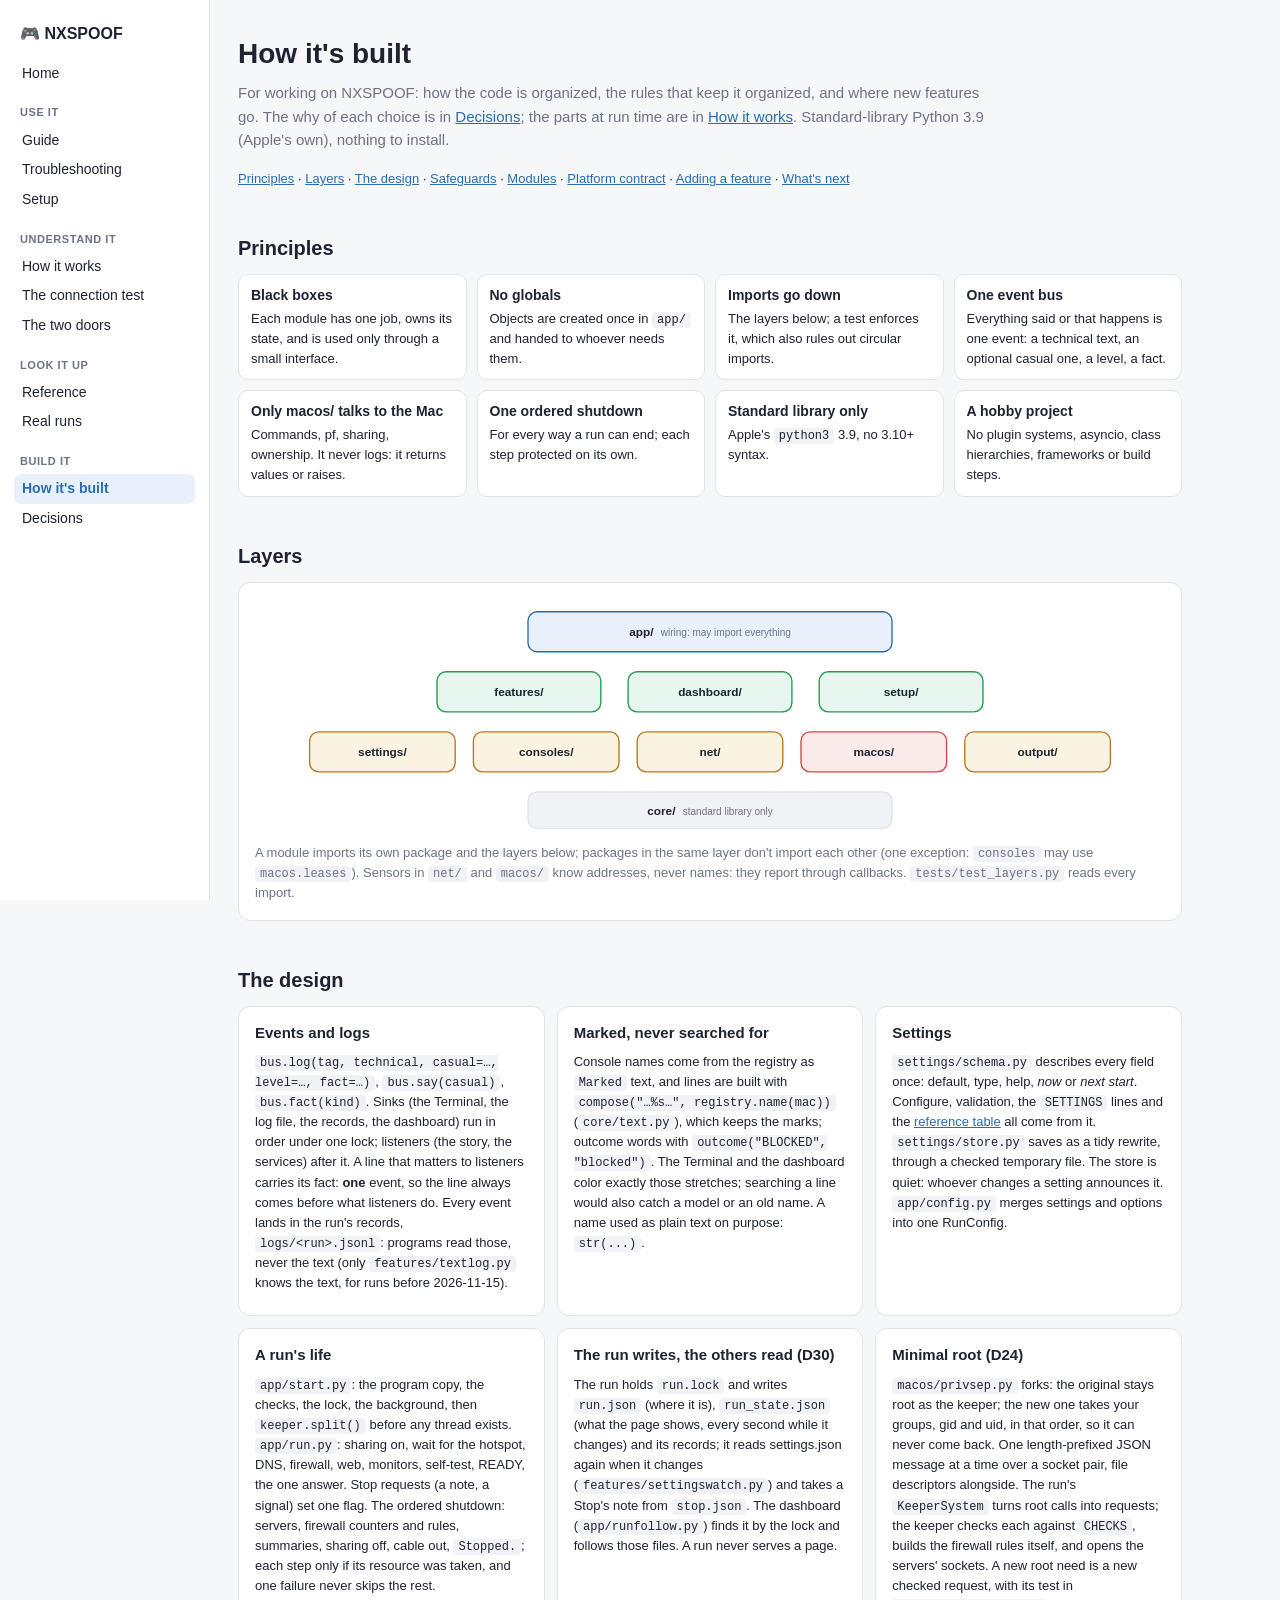
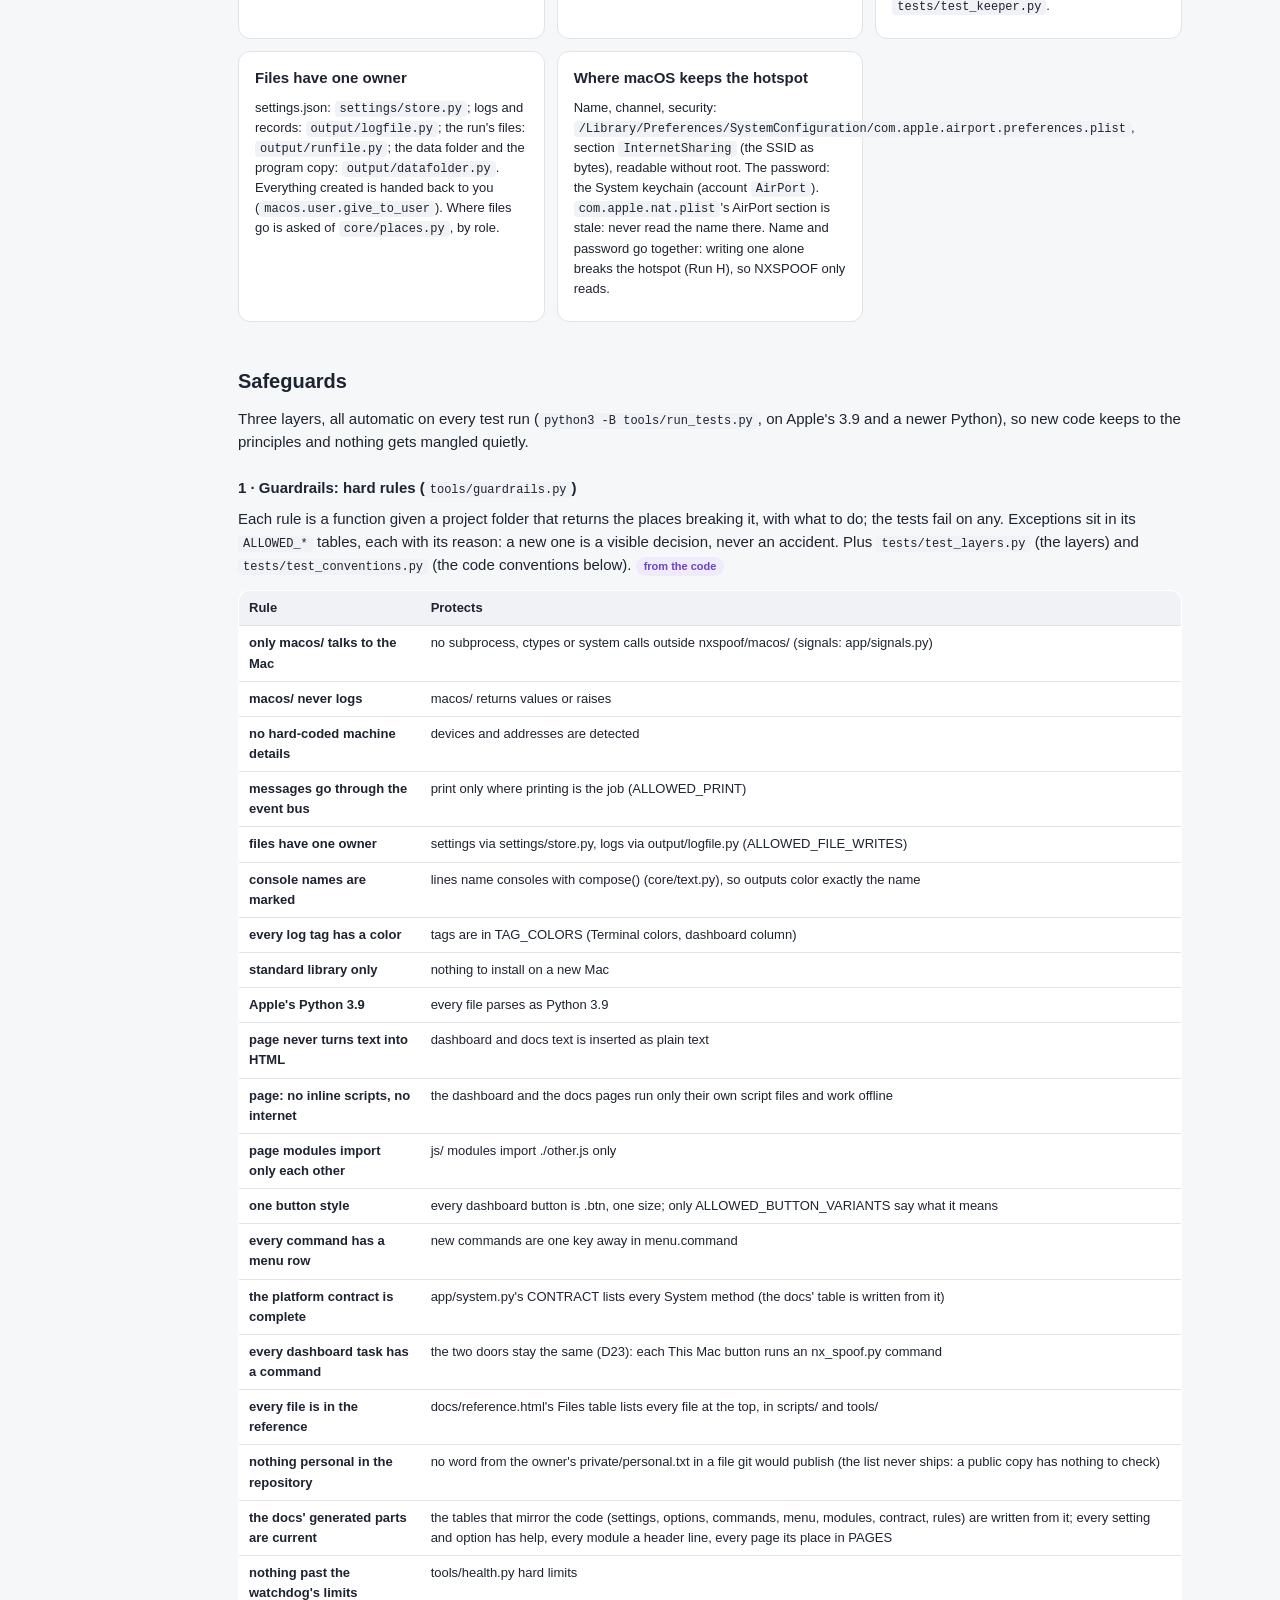
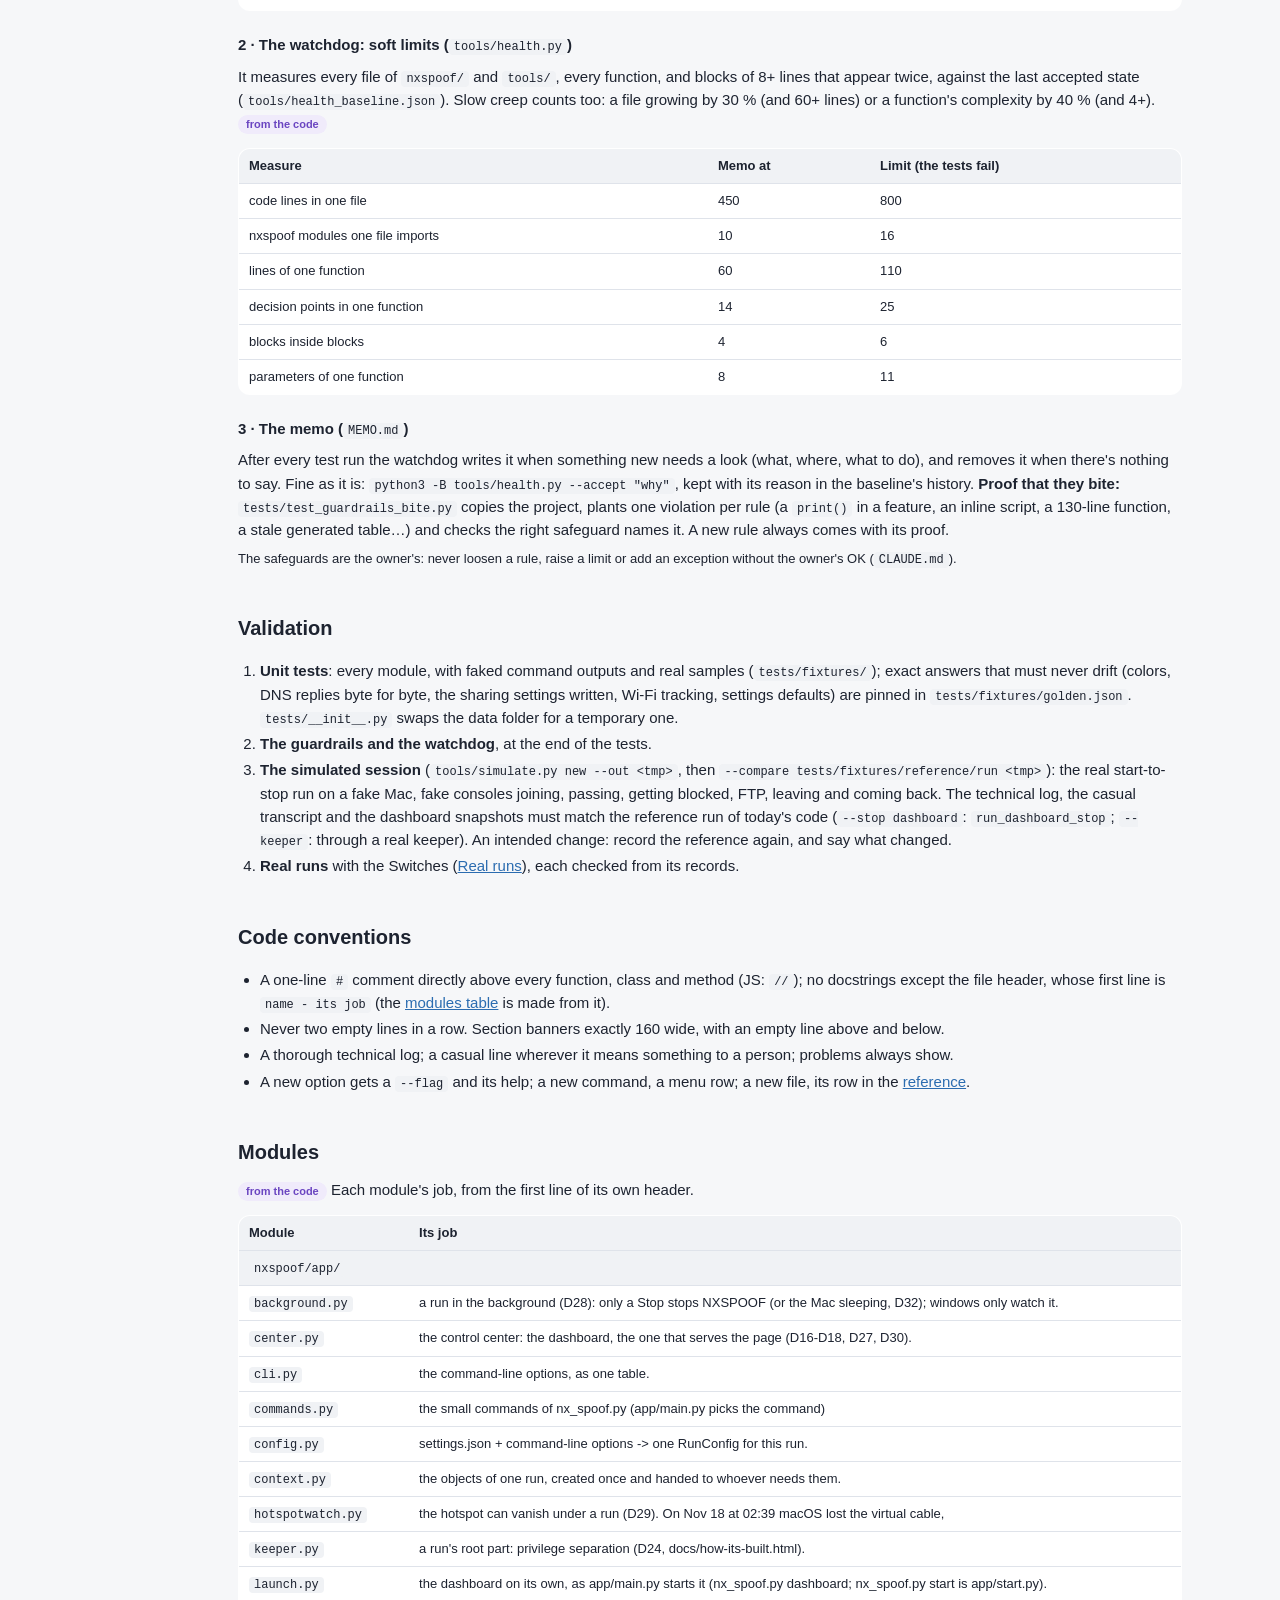
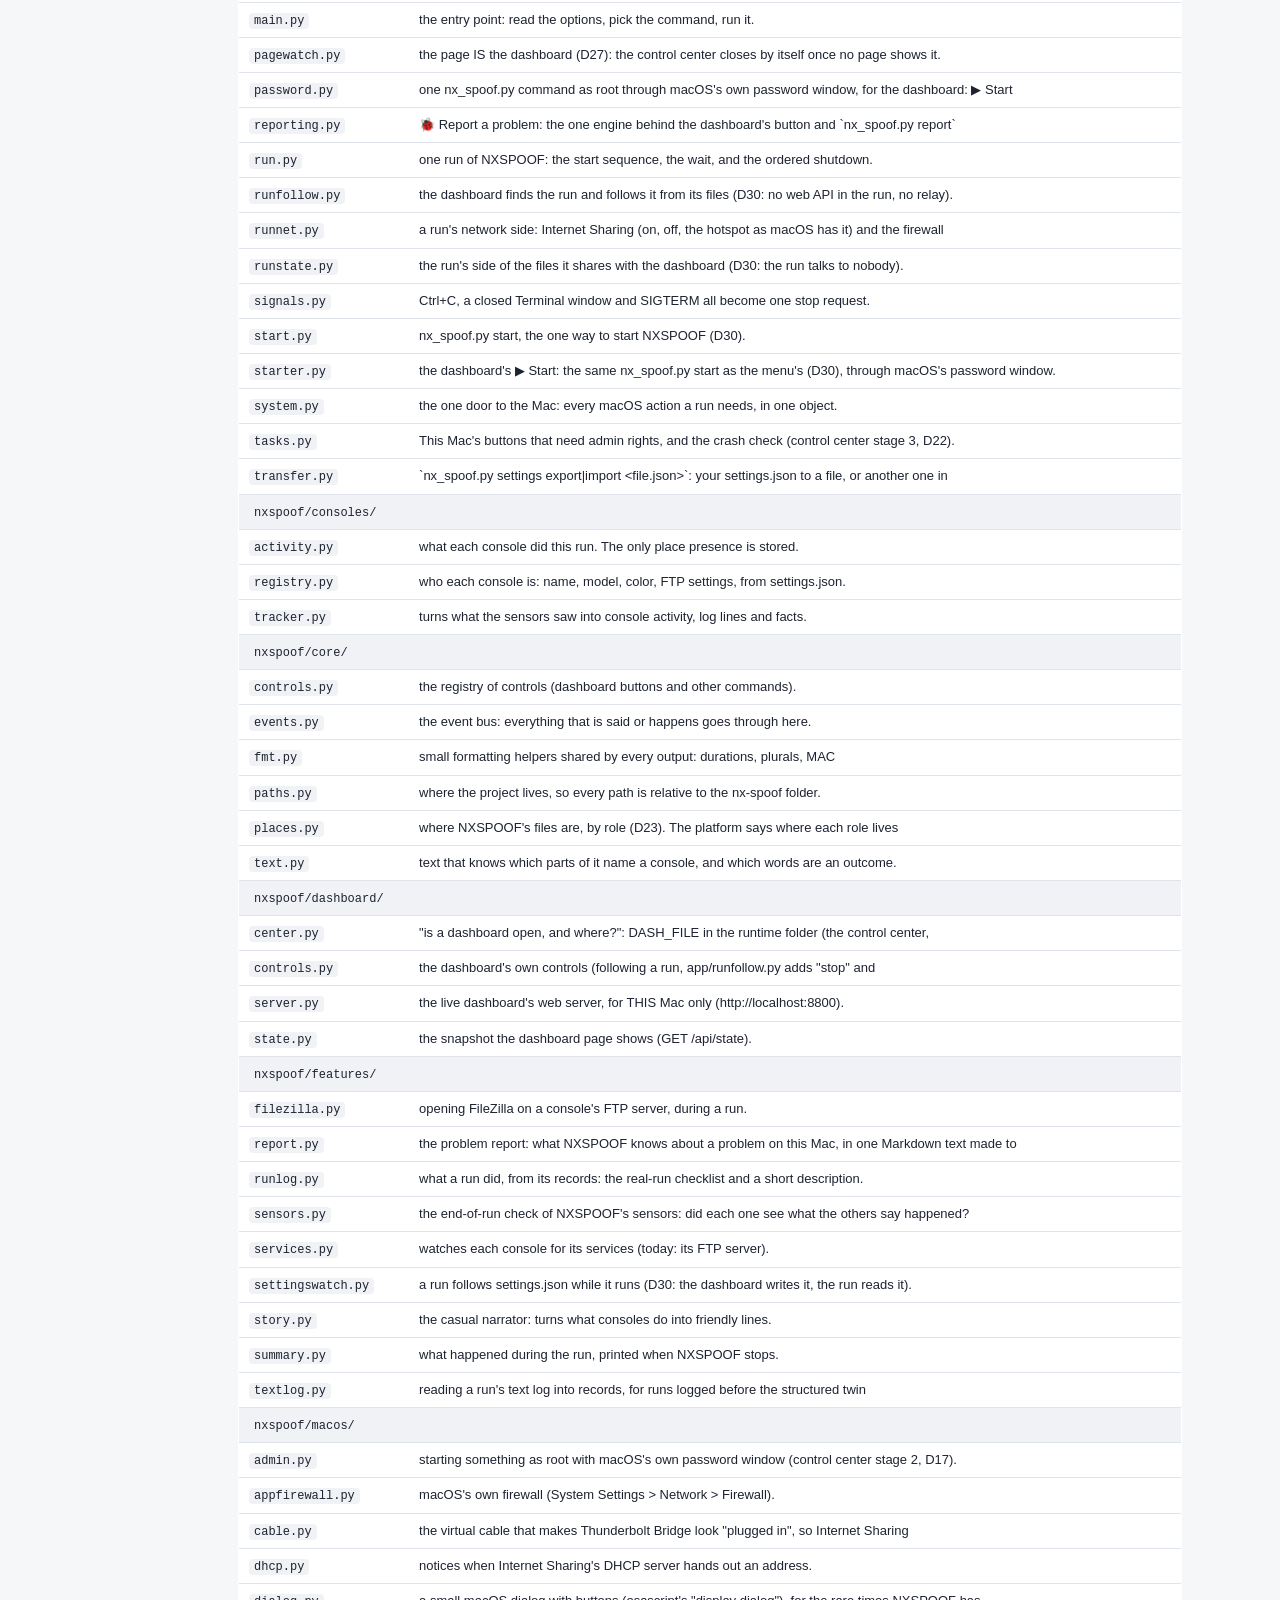
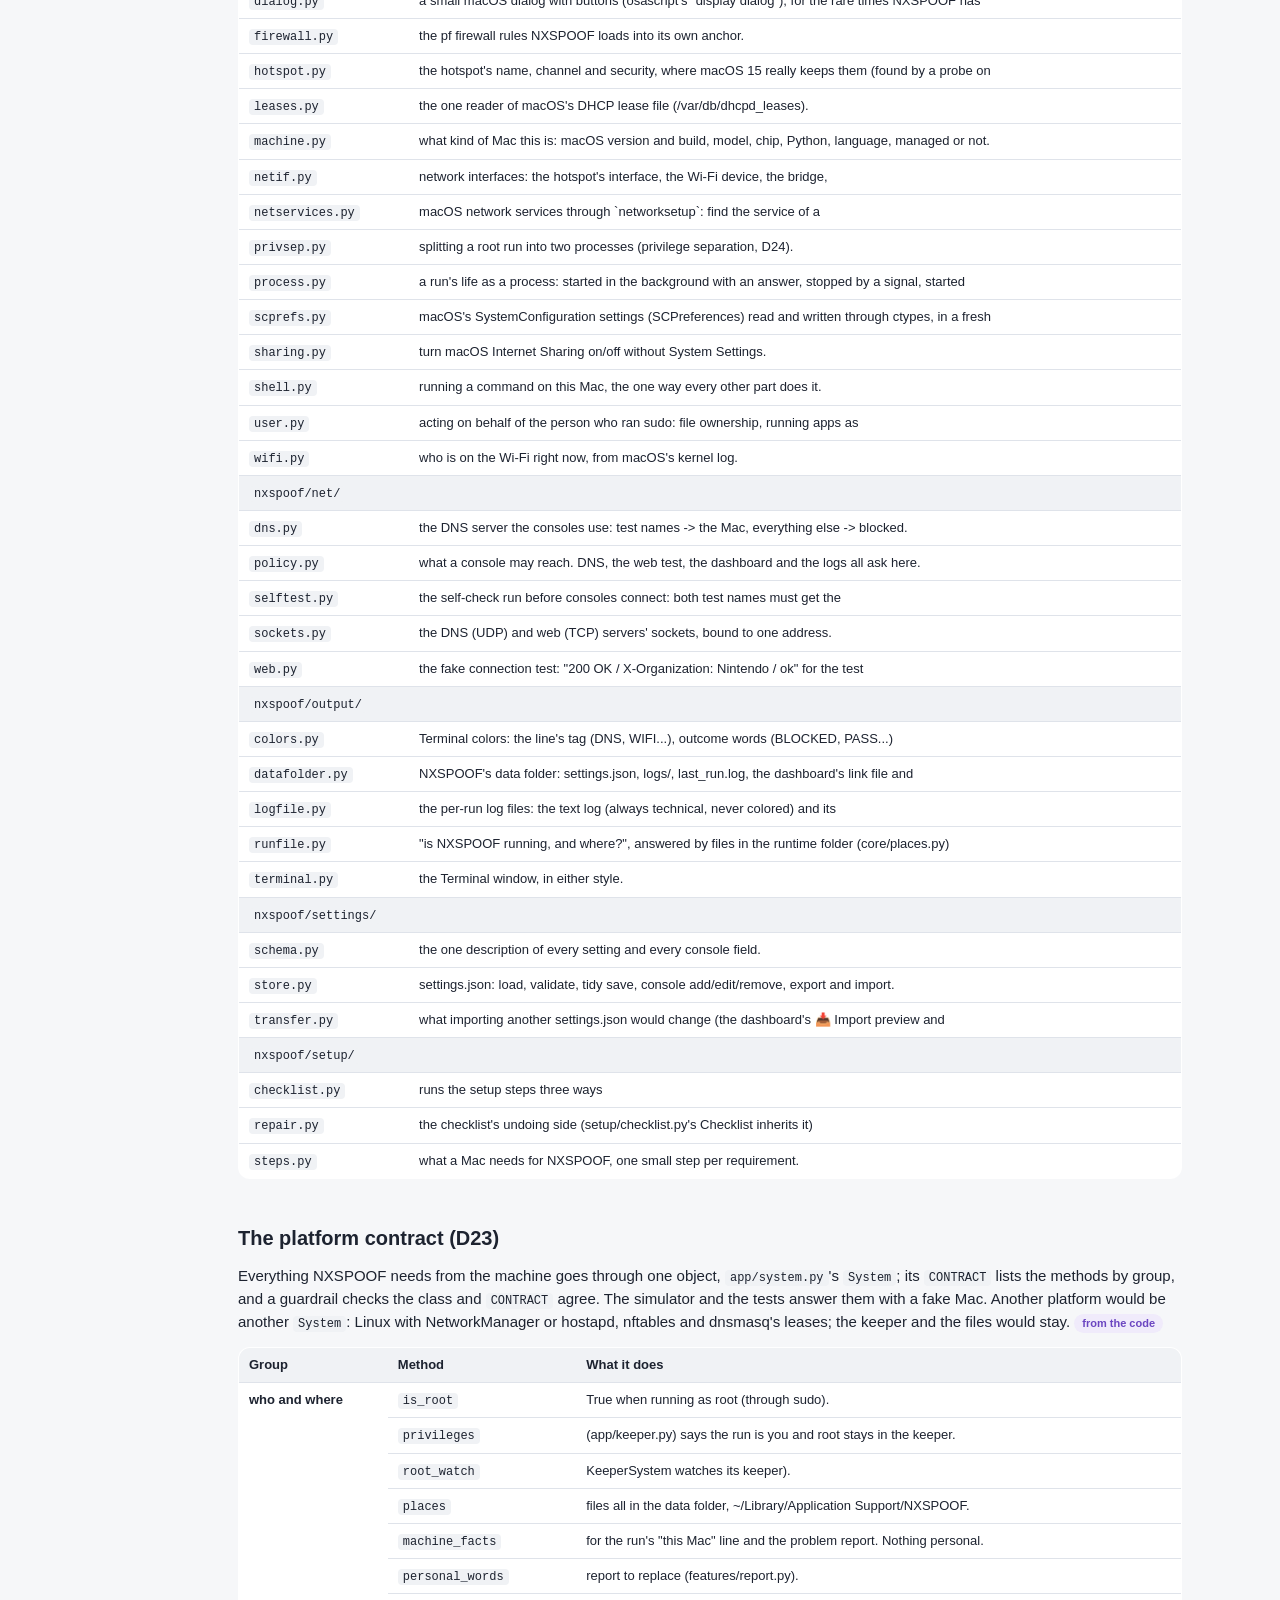
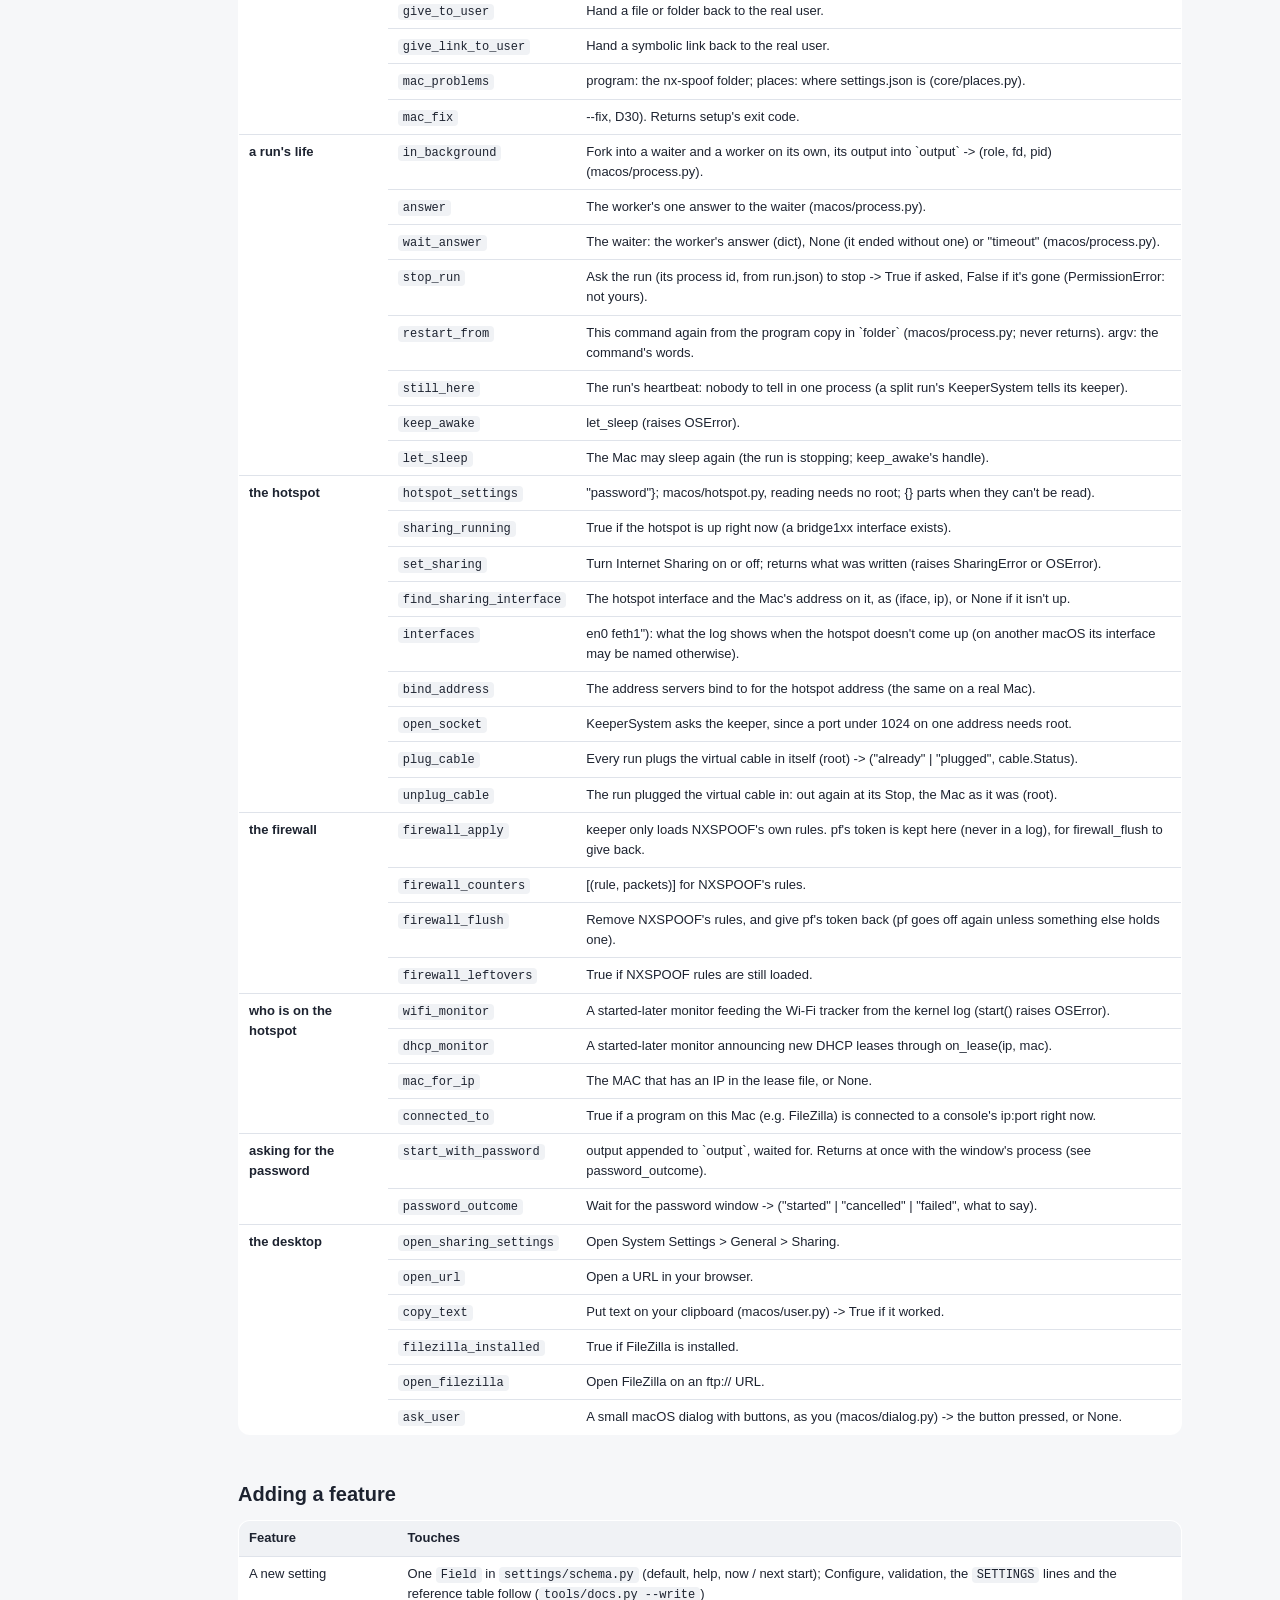
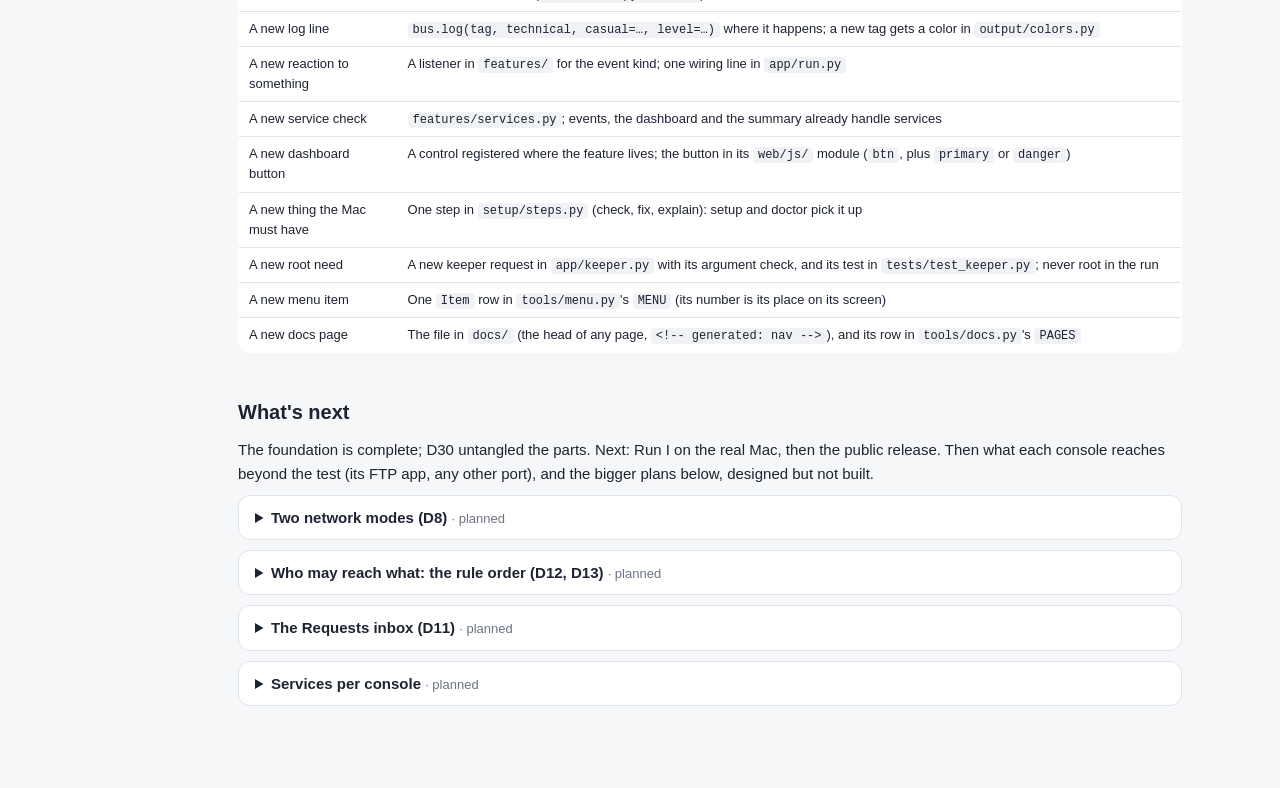
==== commit 33666338: "Fix the crash at Start on newer macOS: SystemConfiguration runs in a fresh process A user on macOS 2" ====
--- a/docs/how-its-built.html
+++ b/docs/how-its-built.html
@@ -209,6 +209,7 @@
 <tr><td><code>netservices.py</code></td><td>macOS network services through `networksetup`: find the service of a</td></tr>
 <tr><td><code>privsep.py</code></td><td>splitting a root run into two processes (privilege separation, D24).</td></tr>
 <tr><td><code>process.py</code></td><td>a run's life as a process: started in the background with an answer, stopped by a signal, started</td></tr>
+<tr><td><code>scprefs.py</code></td><td>macOS's SystemConfiguration settings (SCPreferences) read and written through ctypes, in a fresh</td></tr>
 <tr><td><code>sharing.py</code></td><td>turn macOS Internet Sharing on/off without System Settings.</td></tr>
 <tr><td><code>shell.py</code></td><td>running a command on this Mac, the one way every other part does it.</td></tr>
 <tr><td><code>user.py</code></td><td>acting on behalf of the person who ran sudo: file ownership, running apps as</td></tr>
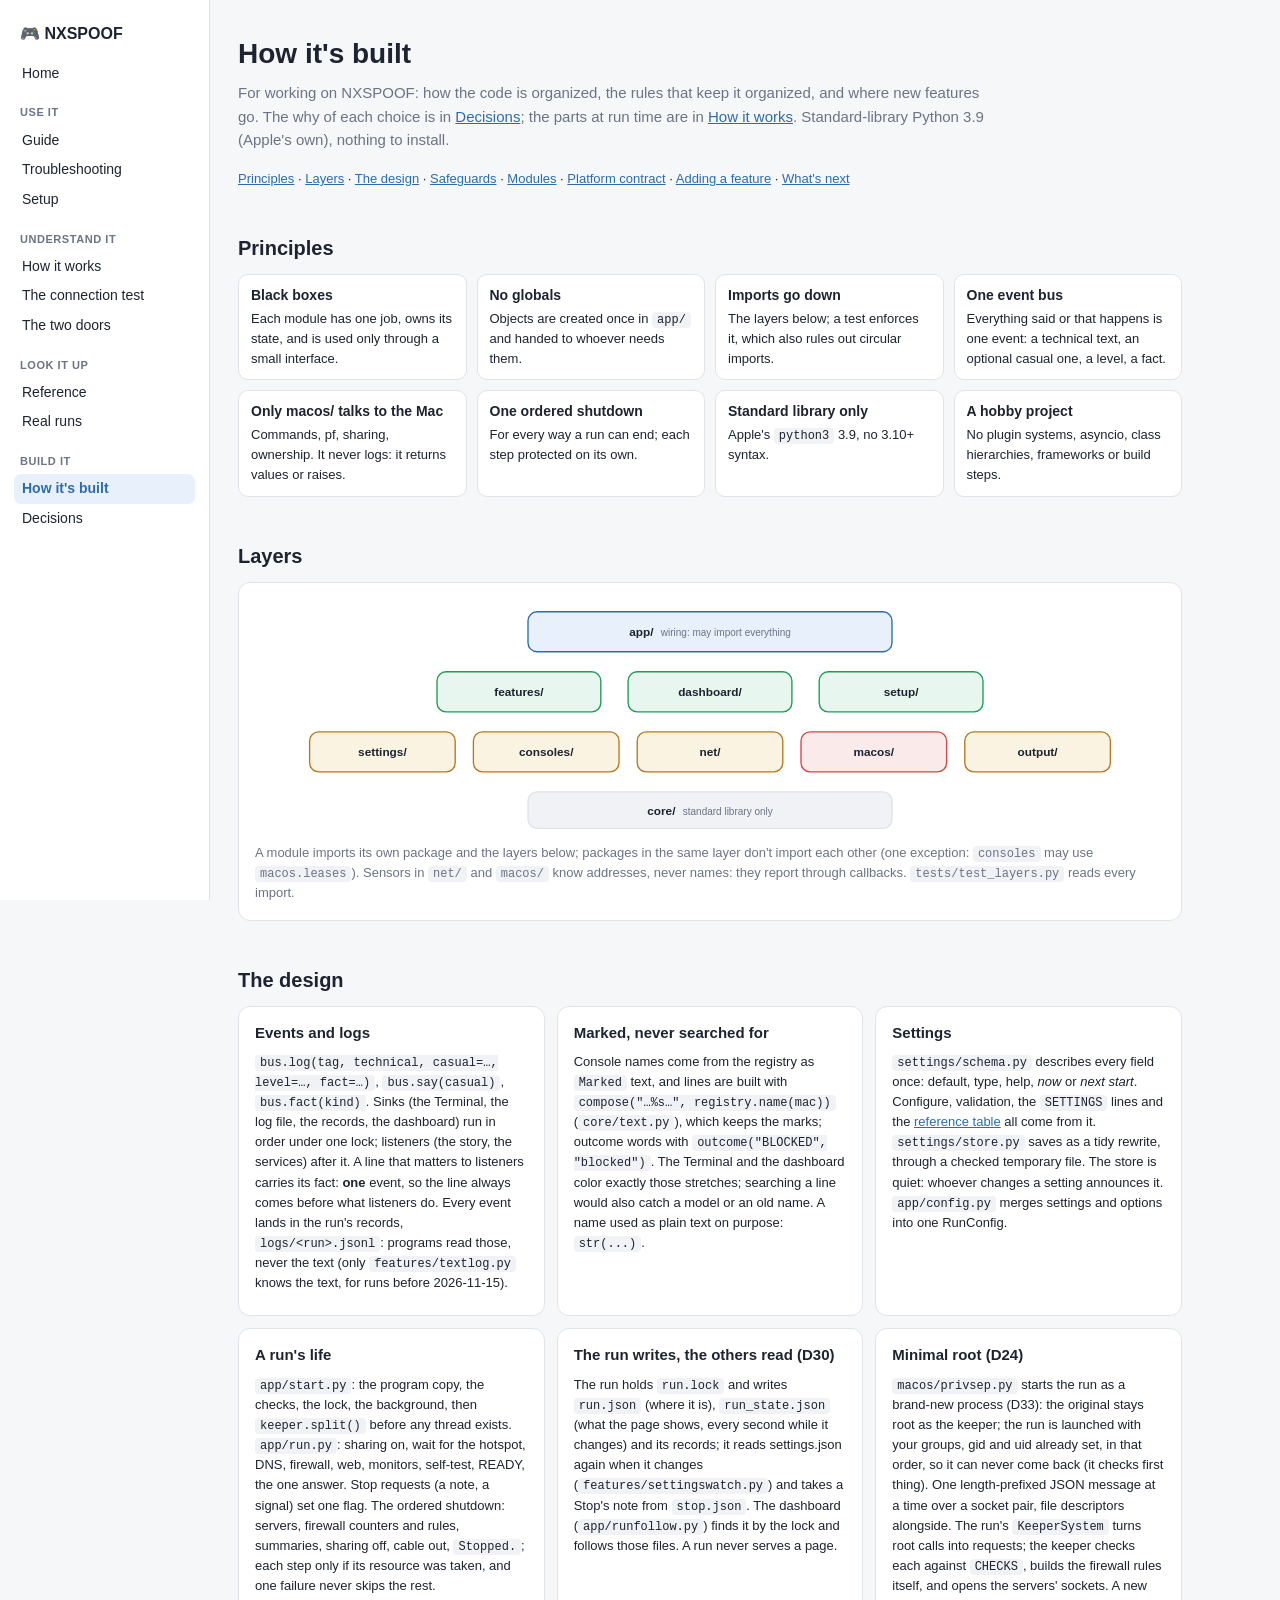
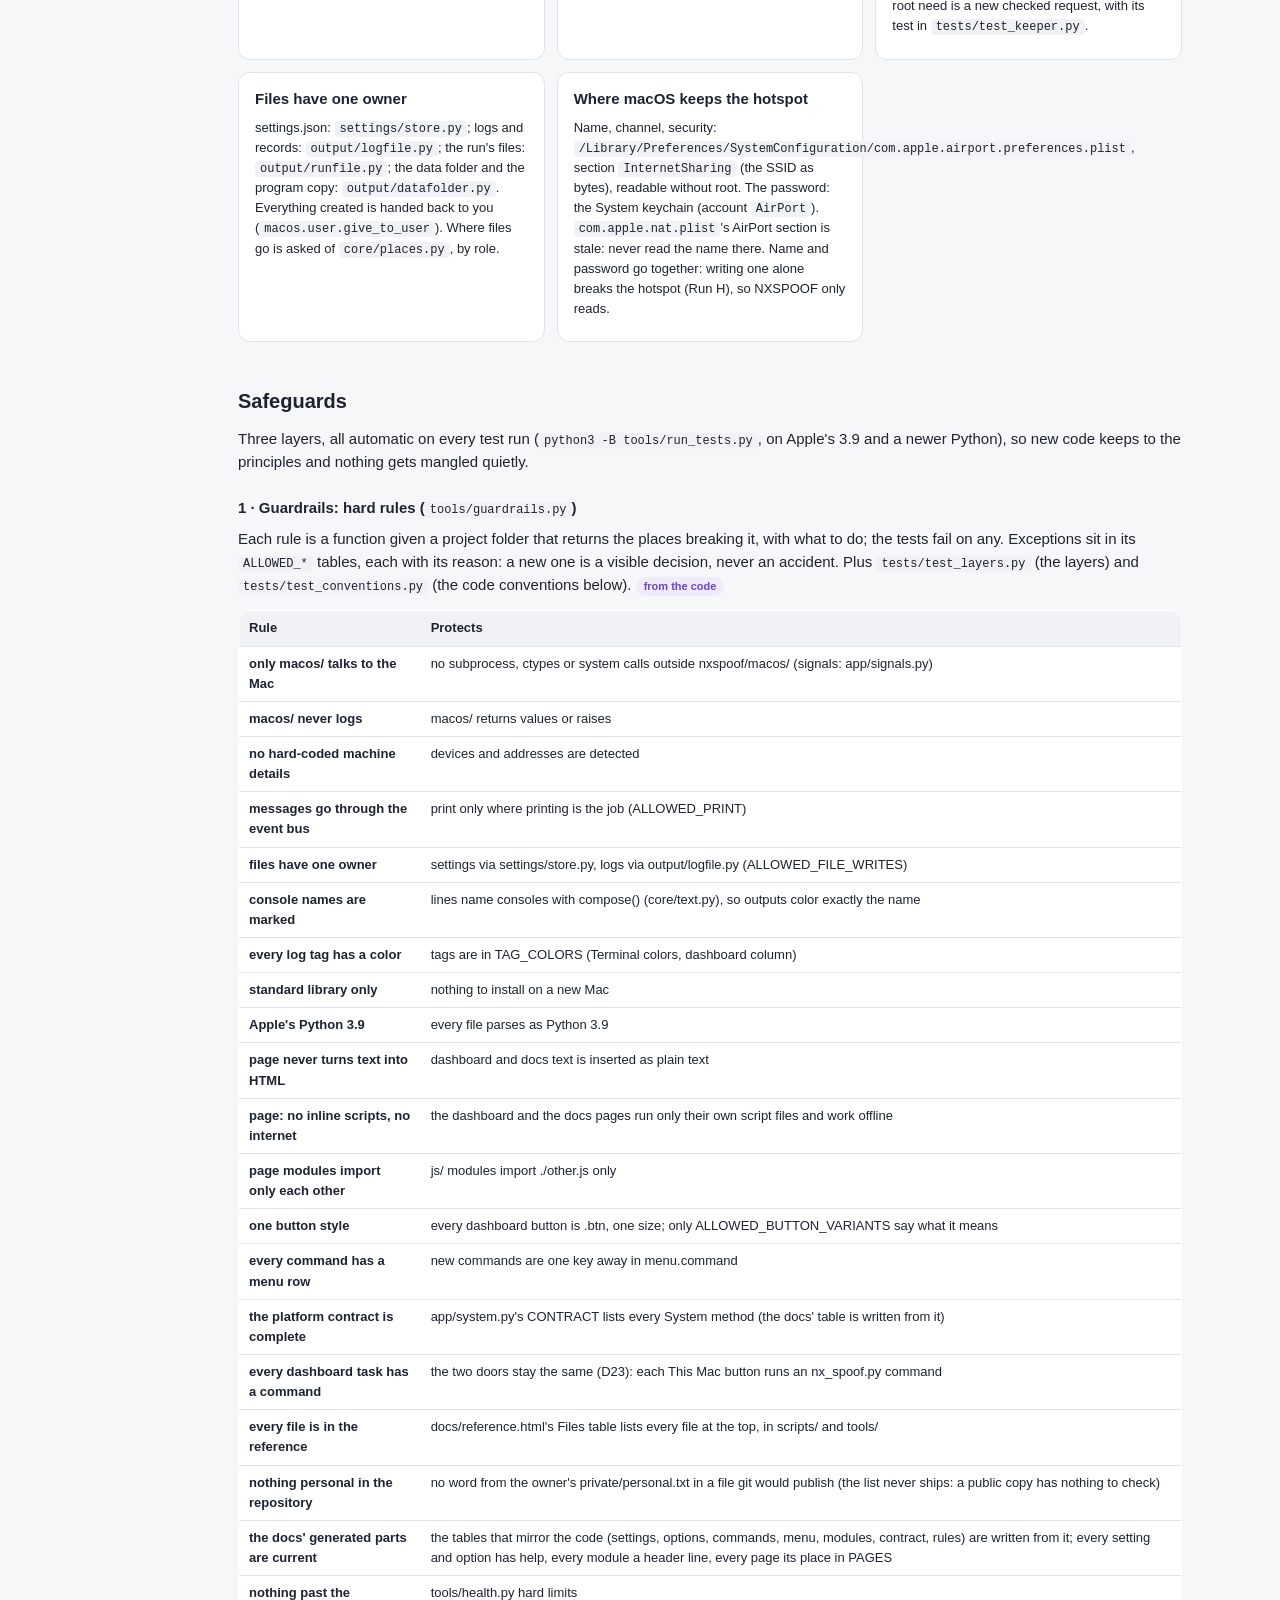
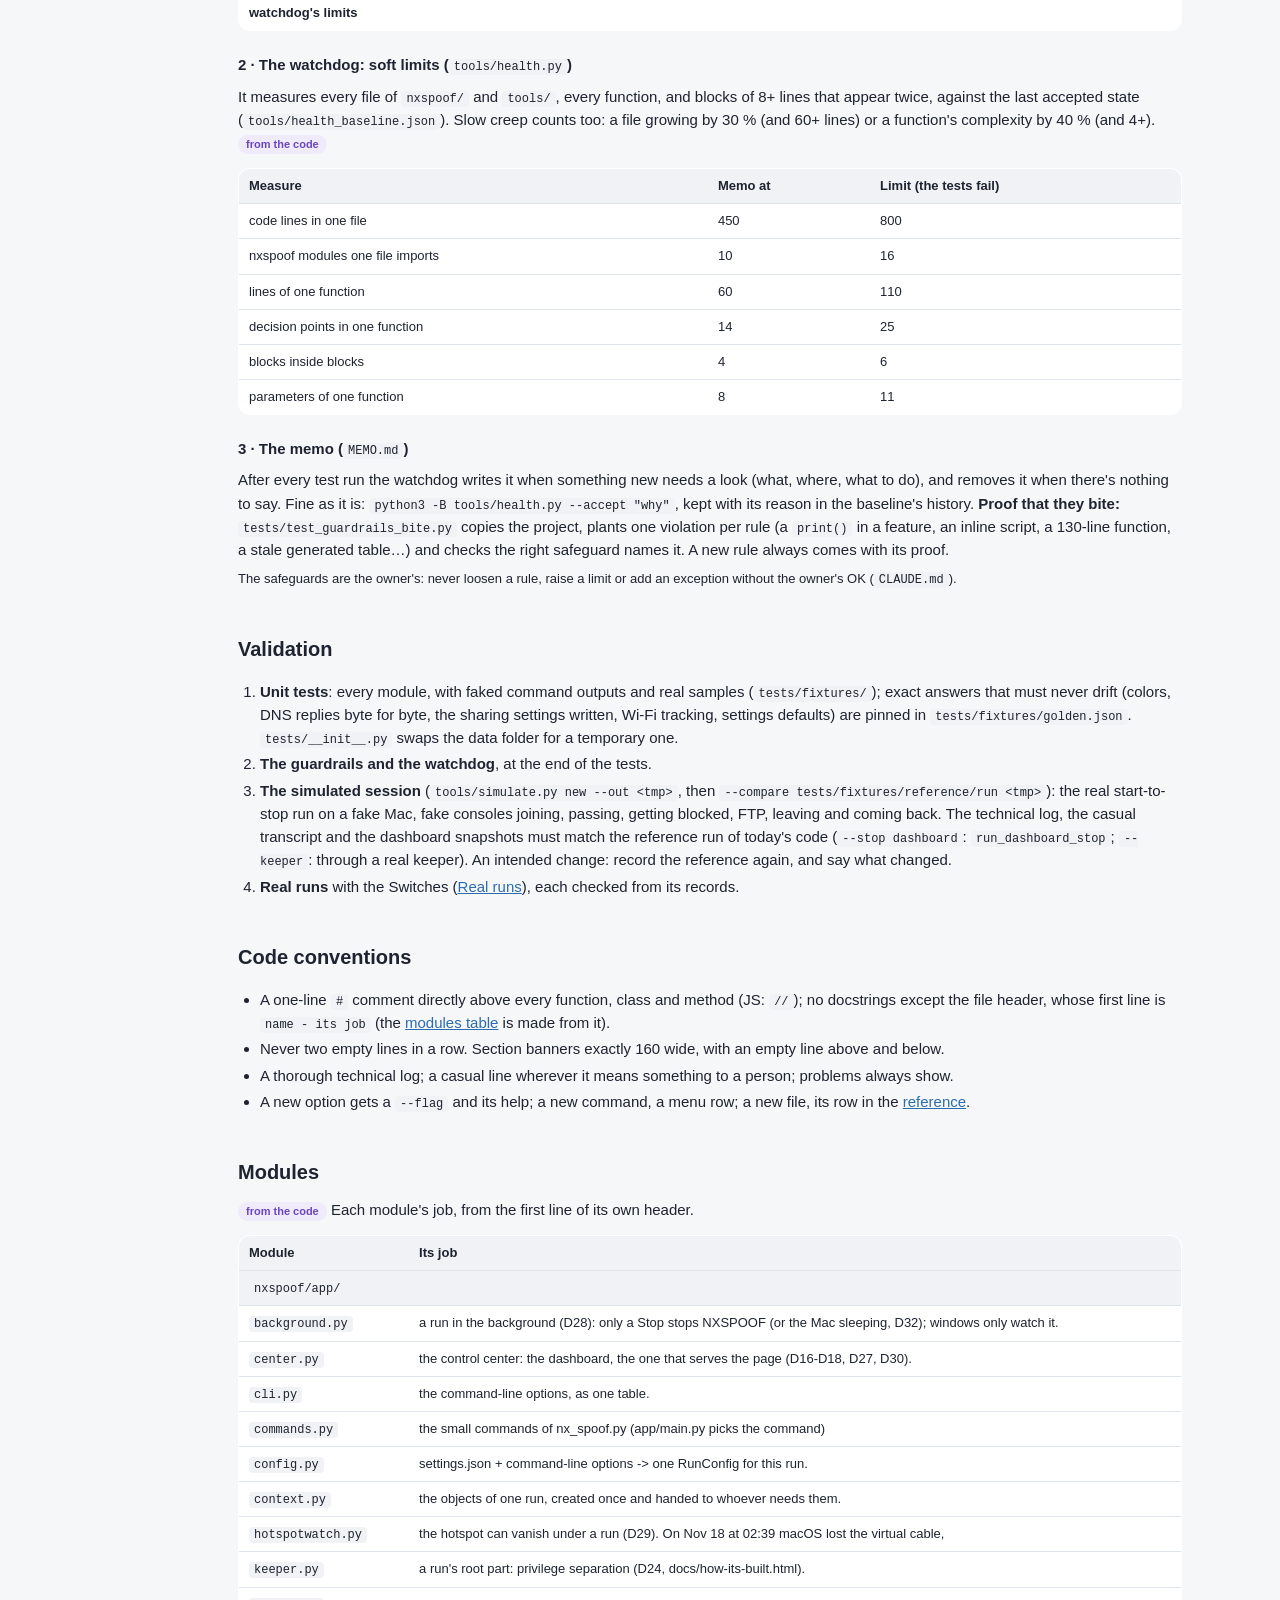
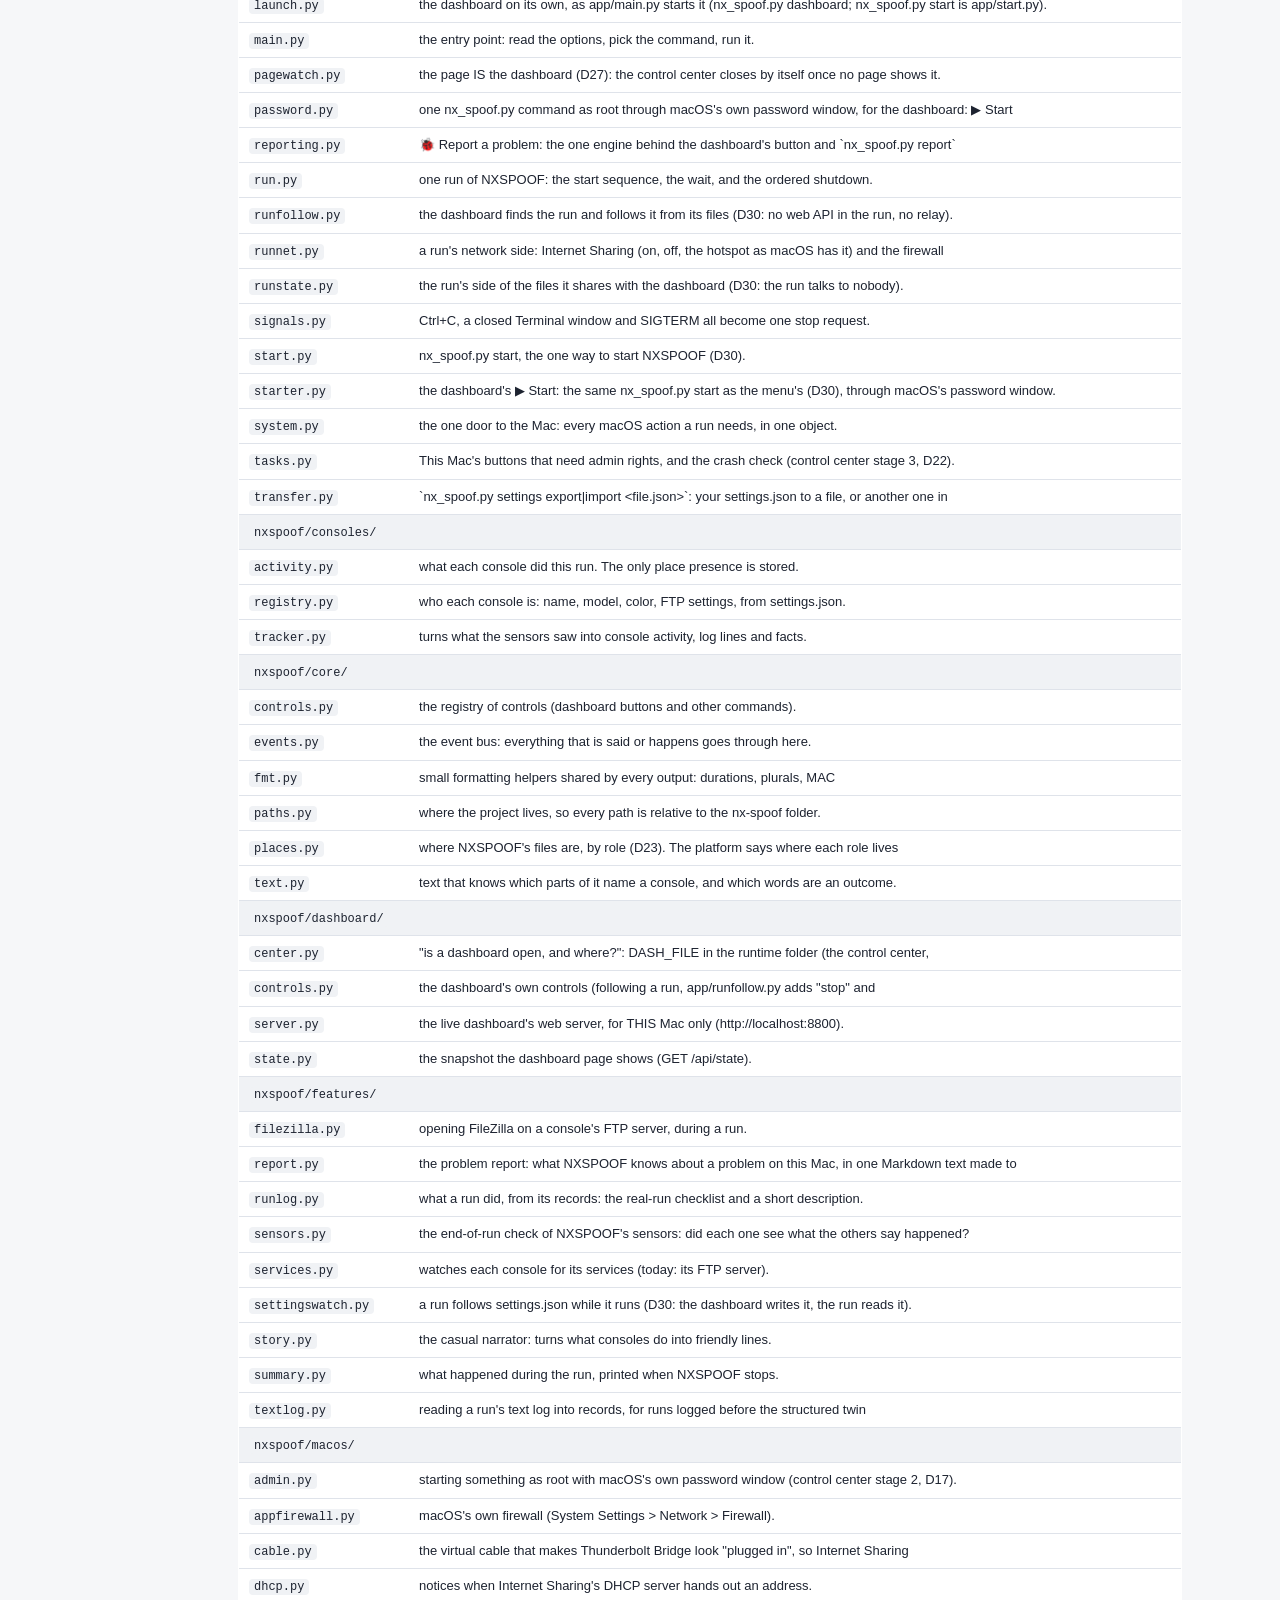
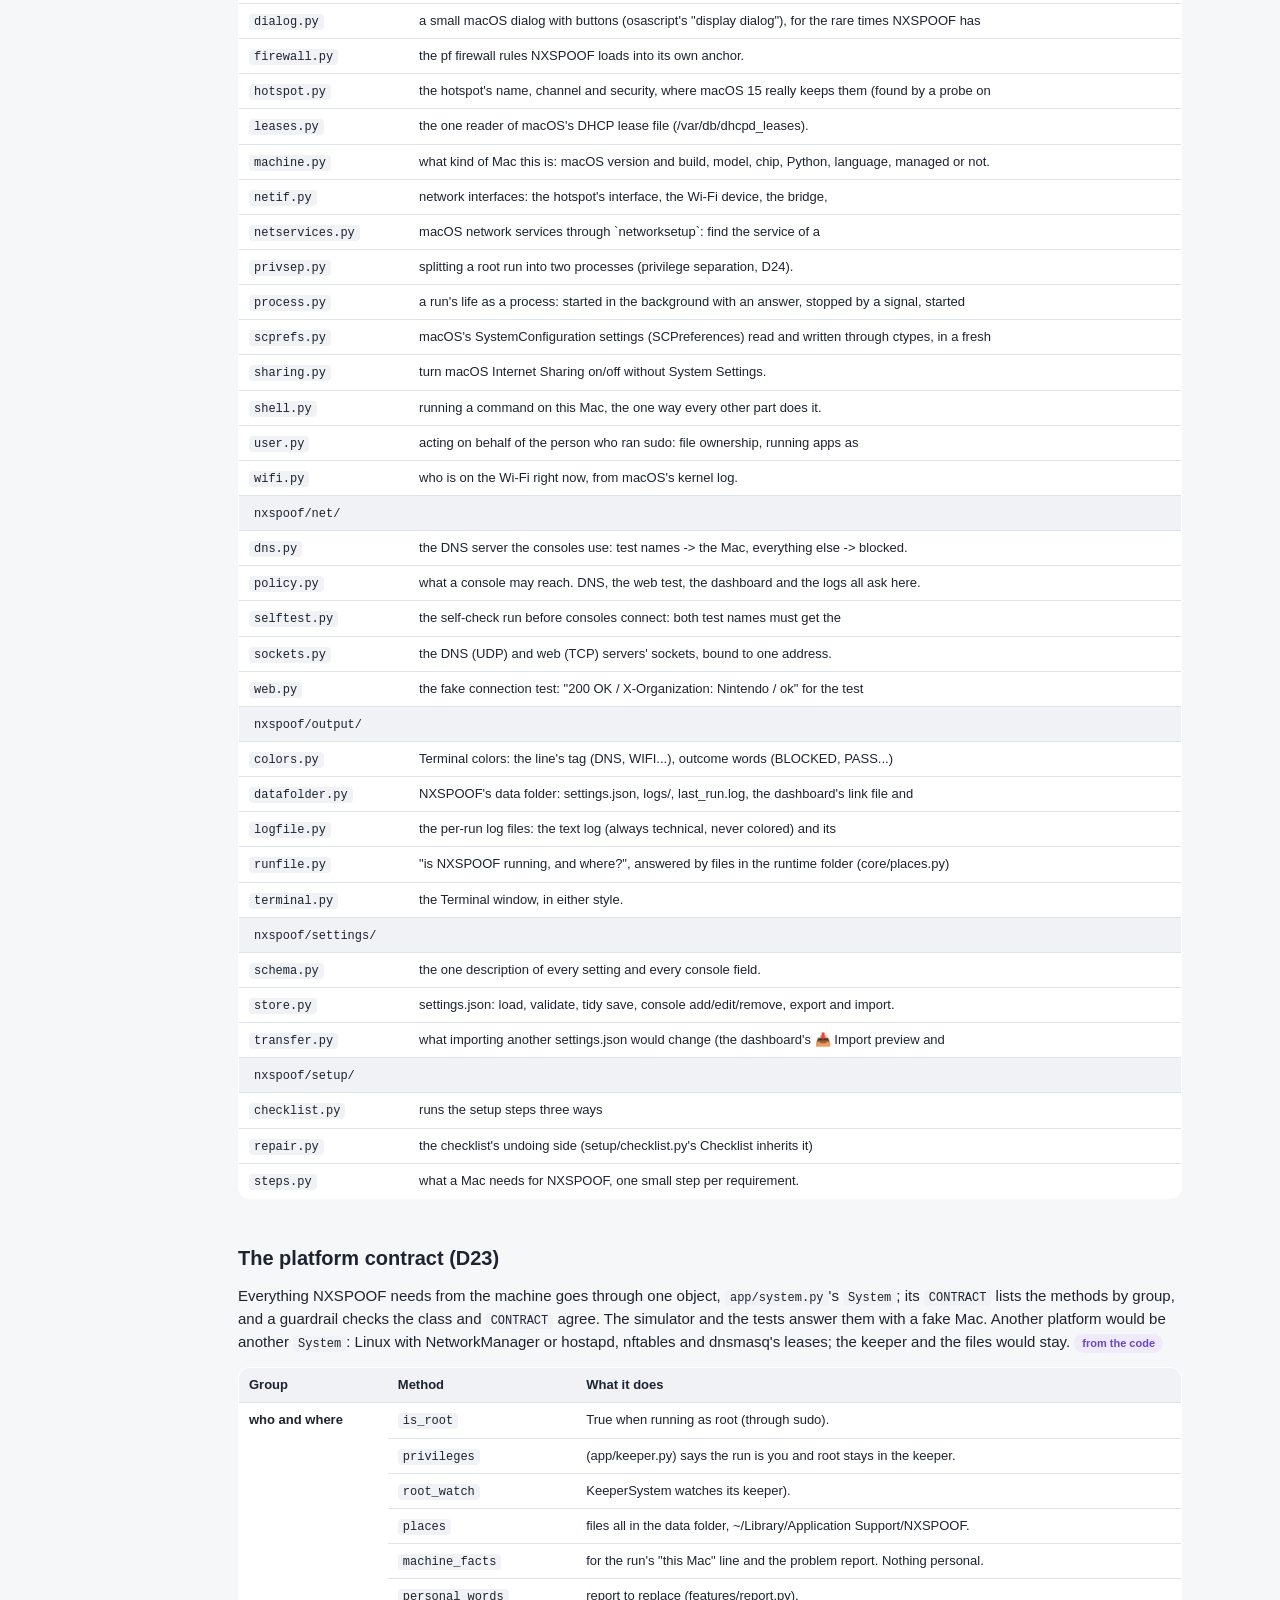
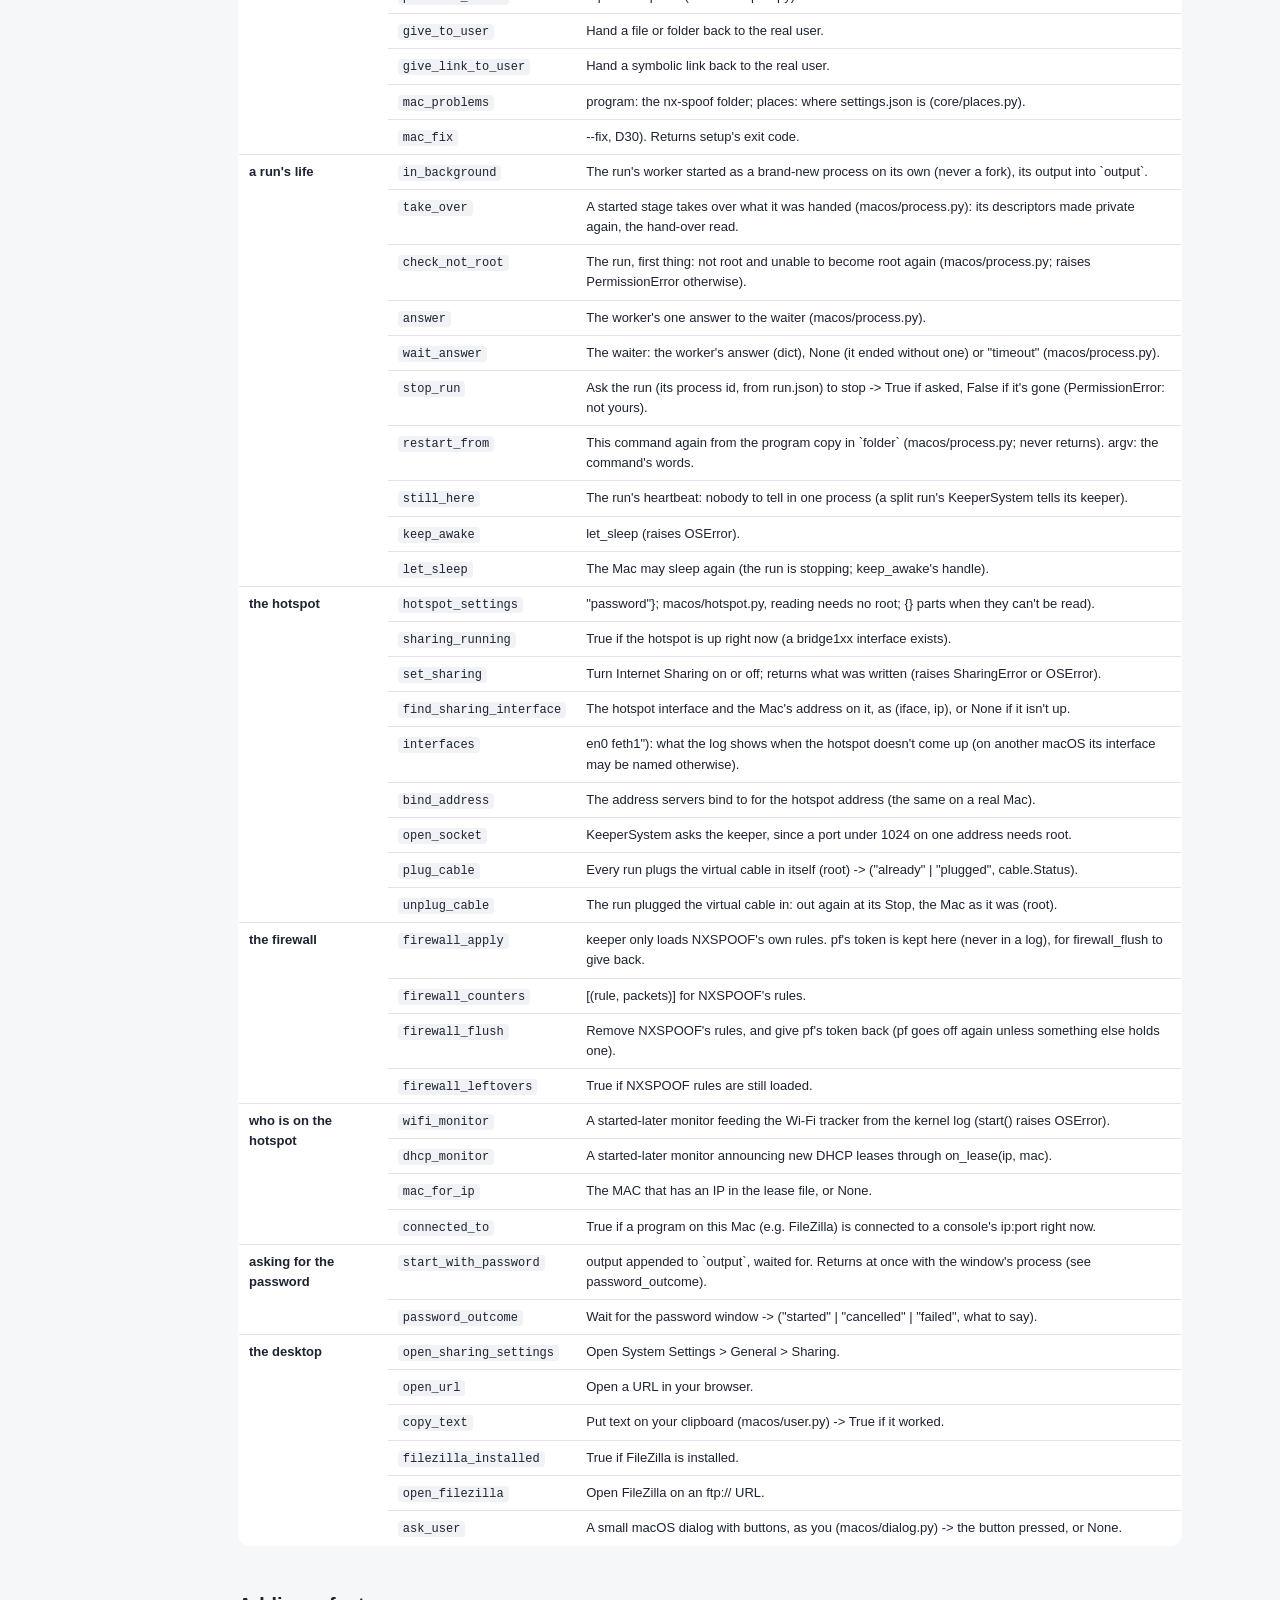
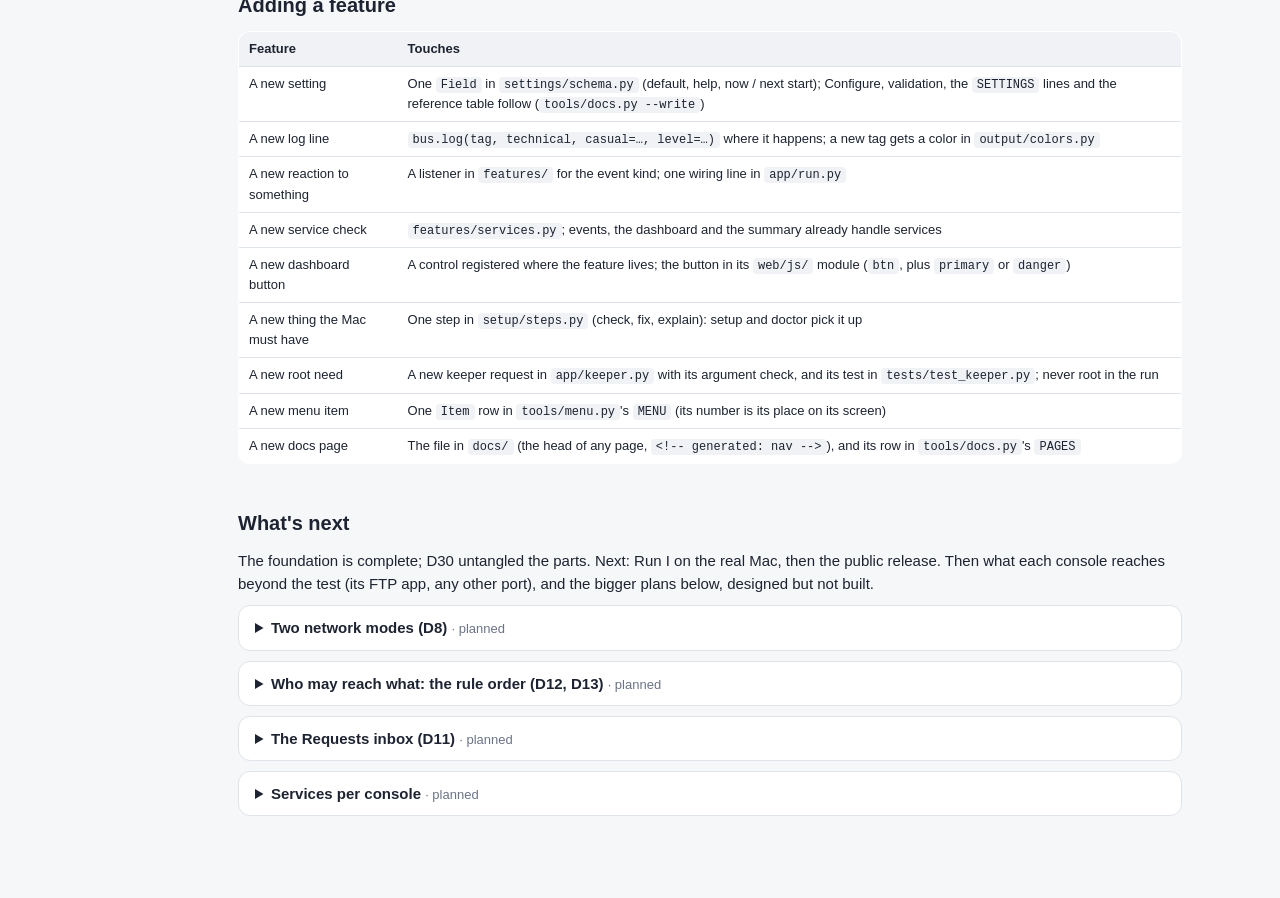
==== commit d866e5eb: "Every NXSPOOF process starts fresh (exec), never a fork that carries on (D33) macOS supports nothing" ====
--- a/docs/how-its-built.html
+++ b/docs/how-its-built.html
@@ -73,7 +73,7 @@
   <div class="card"><h3>Settings</h3><p><code>settings/schema.py</code> describes every field once: default, type, help, <i>now</i> or <i>next start</i>. Configure, validation, the <code>SETTINGS</code> lines and the <a href="reference.html#settings">reference table</a> all come from it. <code>settings/store.py</code> saves as a tidy rewrite, through a checked temporary file. The store is quiet: whoever changes a setting announces it. <code>app/config.py</code> merges settings and options into one RunConfig.</p></div>
   <div class="card"><h3>A run's life</h3><p><code>app/start.py</code>: the program copy, the checks, the lock, the background, then <code>keeper.split()</code> before any thread exists. <code>app/run.py</code>: sharing on, wait for the hotspot, DNS, firewall, web, monitors, self-test, READY, the one answer. Stop requests (a note, a signal) set one flag. The ordered shutdown: servers, firewall counters and rules, summaries, sharing off, cable out, <code>Stopped.</code>; each step only if its resource was taken, and one failure never skips the rest.</p></div>
   <div class="card"><h3>The run writes, the others read (D30)</h3><p>The run holds <code>run.lock</code> and writes <code>run.json</code> (where it is), <code>run_state.json</code> (what the page shows, every second while it changes) and its records; it reads settings.json again when it changes (<code>features/settingswatch.py</code>) and takes a Stop's note from <code>stop.json</code>. The dashboard (<code>app/runfollow.py</code>) finds it by the lock and follows those files. A run never serves a page.</p></div>
-  <div class="card"><h3>Minimal root (D24)</h3><p><code>macos/privsep.py</code> forks: the original stays root as the keeper; the new one takes your groups, gid and uid, in that order, so it can never come back. One length-prefixed JSON message at a time over a socket pair, file descriptors alongside. The run's <code>KeeperSystem</code> turns root calls into requests; the keeper checks each against <code>CHECKS</code>, builds the firewall rules itself, and opens the servers' sockets. A new root need is a new checked request, with its test in <code>tests/test_keeper.py</code>.</p></div>
+  <div class="card"><h3>Minimal root (D24)</h3><p><code>macos/privsep.py</code> starts the run as a brand-new process (D33): the original stays root as the keeper; the run is launched with your groups, gid and uid already set, in that order, so it can never come back (it checks first thing). One length-prefixed JSON message at a time over a socket pair, file descriptors alongside. The run's <code>KeeperSystem</code> turns root calls into requests; the keeper checks each against <code>CHECKS</code>, builds the firewall rules itself, and opens the servers' sockets. A new root need is a new checked request, with its test in <code>tests/test_keeper.py</code>.</p></div>
   <div class="card"><h3>Files have one owner</h3><p>settings.json: <code>settings/store.py</code>; logs and records: <code>output/logfile.py</code>; the run's files: <code>output/runfile.py</code>; the data folder and the program copy: <code>output/datafolder.py</code>. Everything created is handed back to you (<code>macos.user.give_to_user</code>). Where files go is asked of <code>core/places.py</code>, by role.</p></div>
   <div class="card"><h3>Where macOS keeps the hotspot</h3><p>Name, channel, security: <code>/Library/Preferences/SystemConfiguration/com.apple.airport.preferences.plist</code>, section <code>InternetSharing</code> (the SSID as bytes), readable without root. The password: the System keychain (account <code>AirPort</code>). <code>com.apple.nat.plist</code>'s AirPort section is stale: never read the name there. Name and password go together: writing one alone breaks the hotspot (Run H), so NXSPOOF only reads.</p></div>
 </div>
@@ -252,7 +252,9 @@
 <tr><td><code>give_link_to_user</code></td><td>Hand a symbolic link back to the real user.</td></tr>
 <tr><td><code>mac_problems</code></td><td>program: the nx-spoof folder; places: where settings.json is (core/places.py).</td></tr>
 <tr><td><code>mac_fix</code></td><td>--fix, D30). Returns setup's exit code.</td></tr>
-<tr><td rowspan="8"><b>a run's life</b></td><td><code>in_background</code></td><td>Fork into a waiter and a worker on its own, its output into `output` -&gt; (role, fd, pid) (macos/process.py).</td></tr>
+<tr><td rowspan="10"><b>a run's life</b></td><td><code>in_background</code></td><td>The run's worker started as a brand-new process on its own (never a fork), its output into `output`.</td></tr>
+<tr><td><code>take_over</code></td><td>A started stage takes over what it was handed (macos/process.py): its descriptors made private again, the hand-over read.</td></tr>
+<tr><td><code>check_not_root</code></td><td>The run, first thing: not root and unable to become root again (macos/process.py; raises PermissionError otherwise).</td></tr>
 <tr><td><code>answer</code></td><td>The worker's one answer to the waiter (macos/process.py).</td></tr>
 <tr><td><code>wait_answer</code></td><td>The waiter: the worker's answer (dict), None (it ended without one) or "timeout" (macos/process.py).</td></tr>
 <tr><td><code>stop_run</code></td><td>Ask the run (its process id, from run.json) to stop -&gt; True if asked, False if it's gone (PermissionError: not yours).</td></tr>
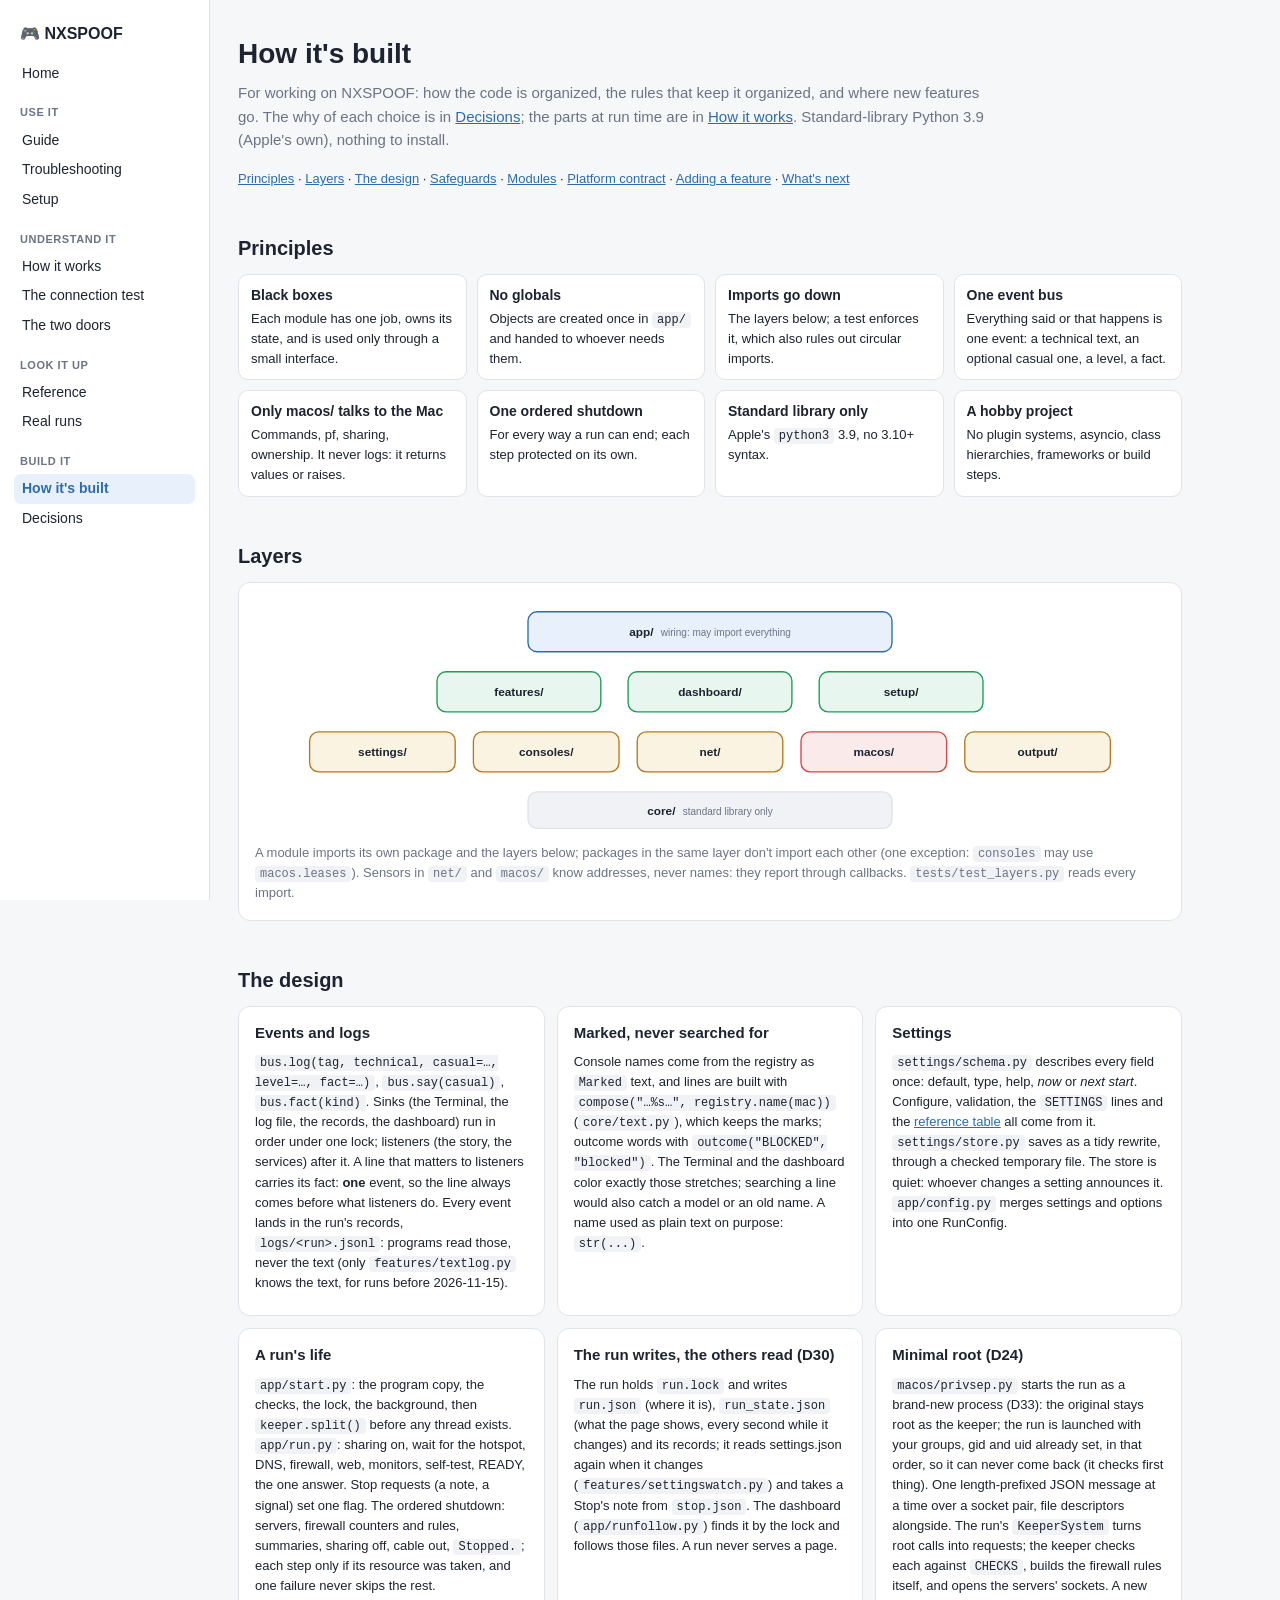
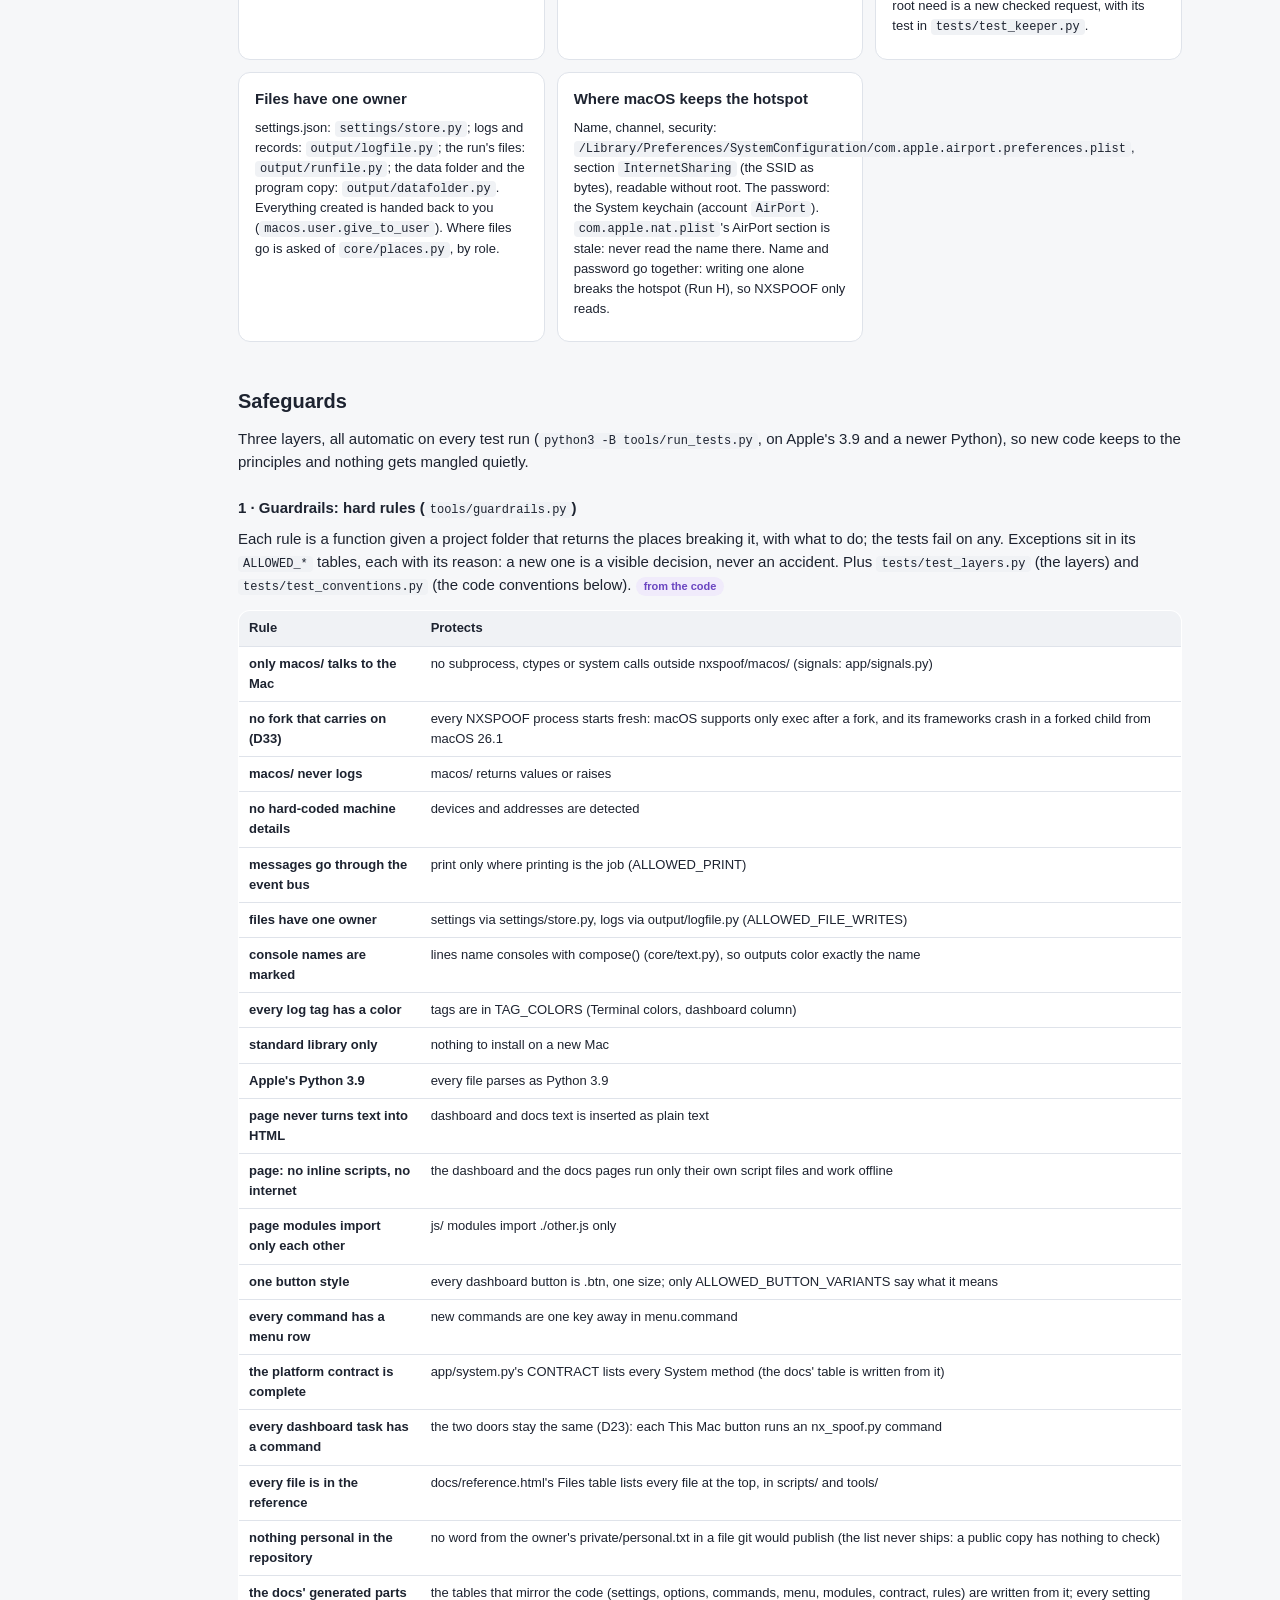
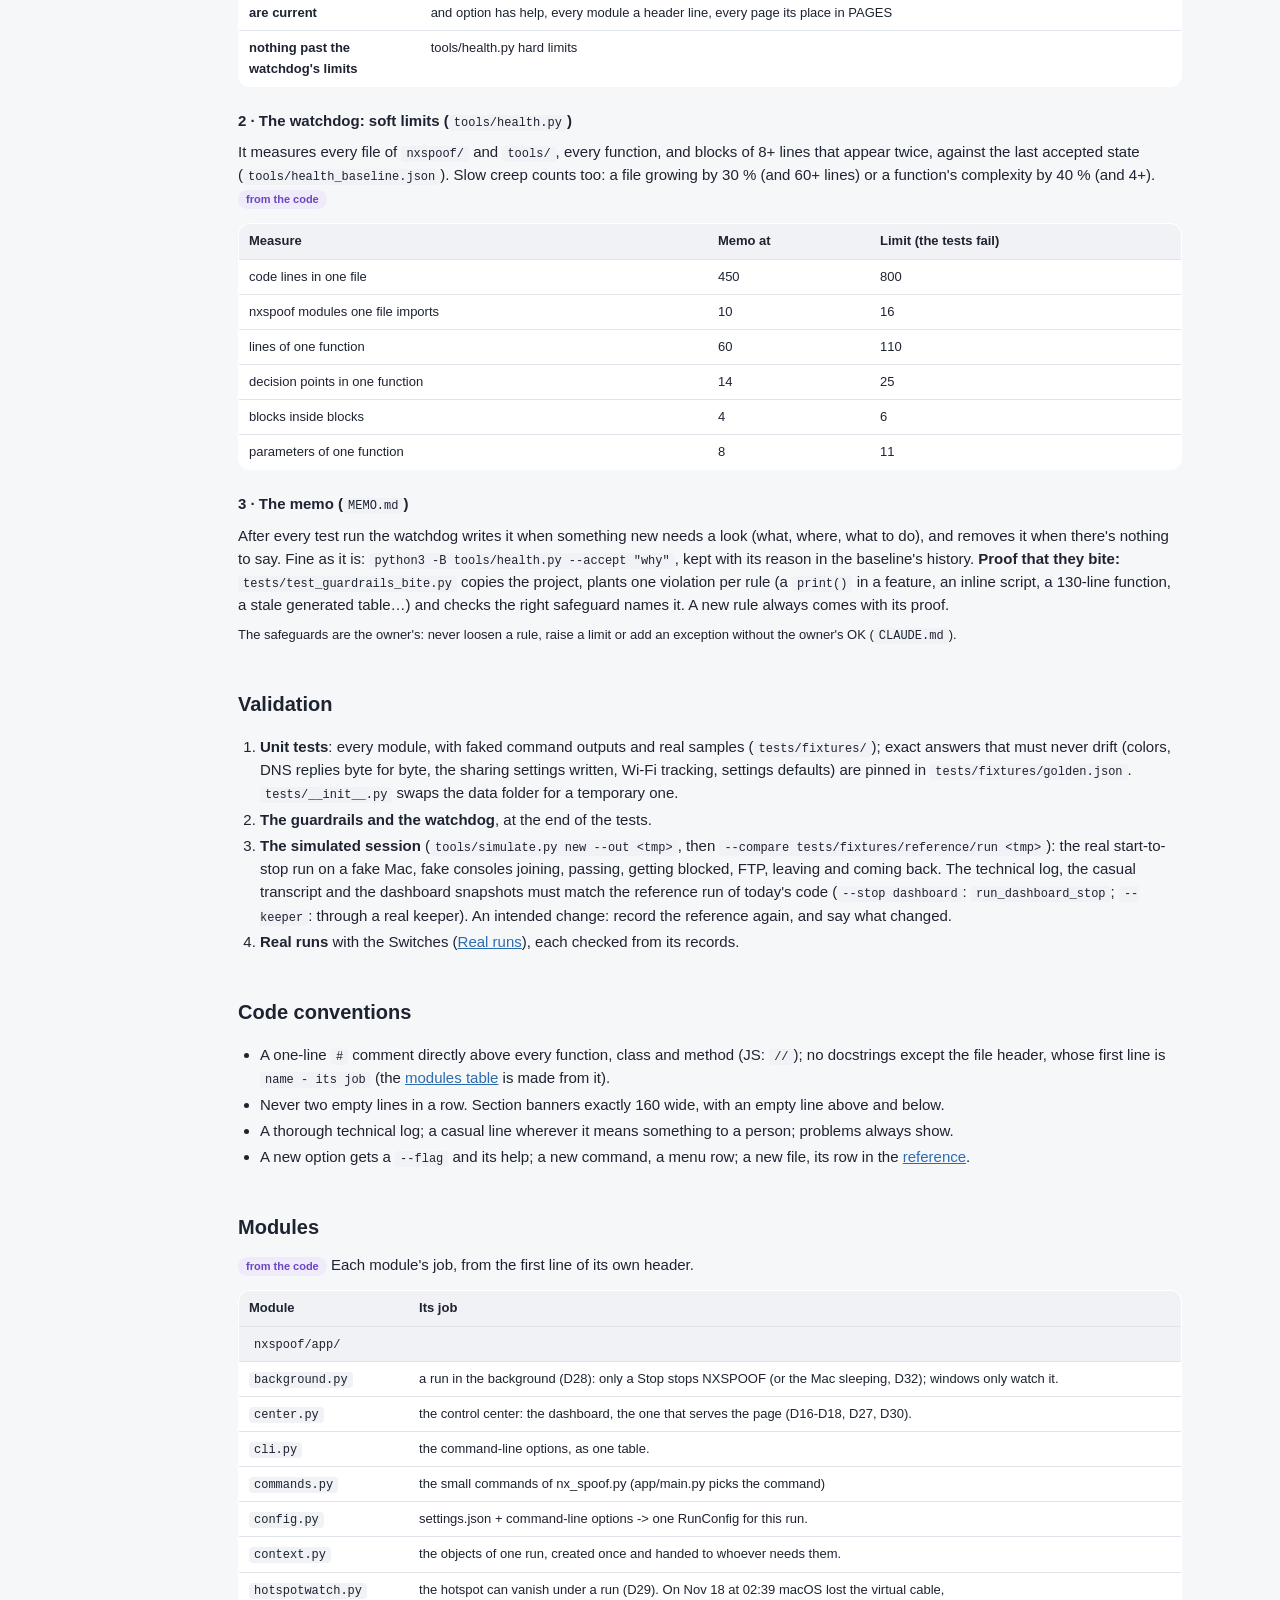
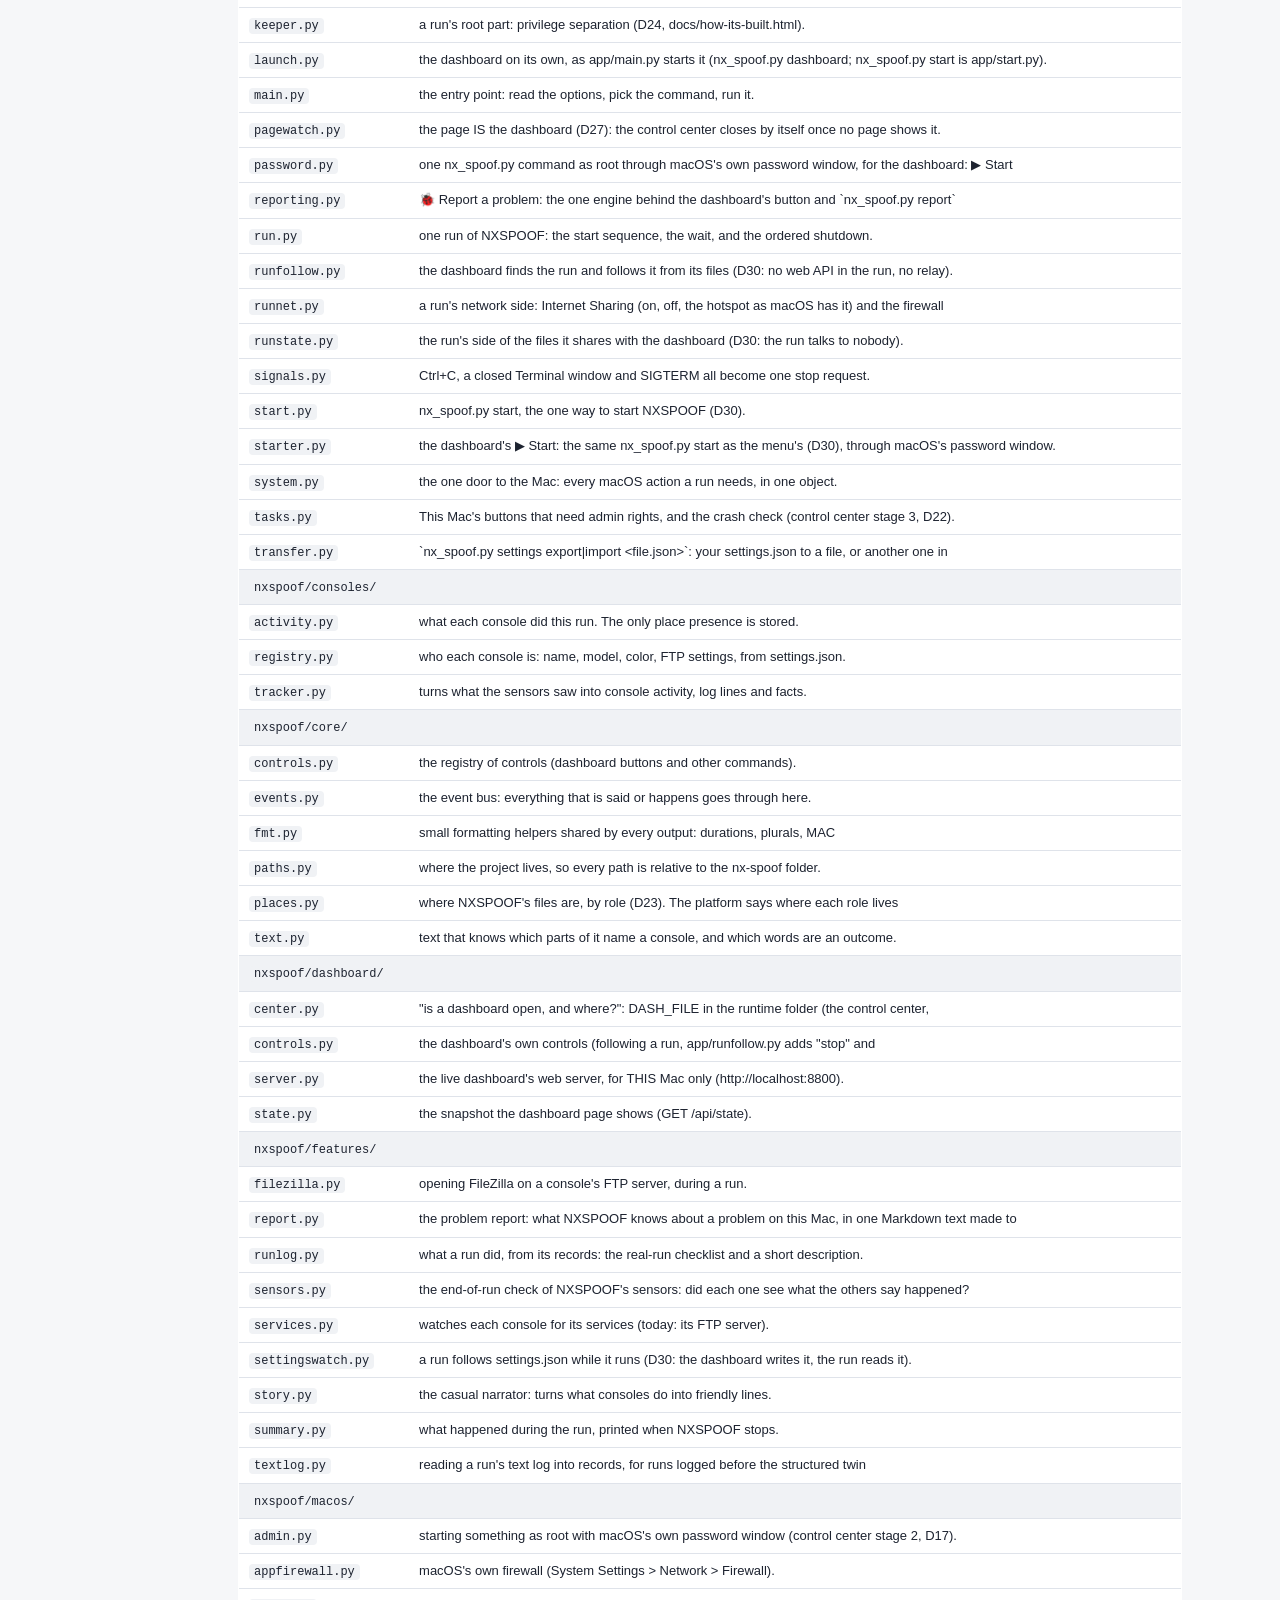
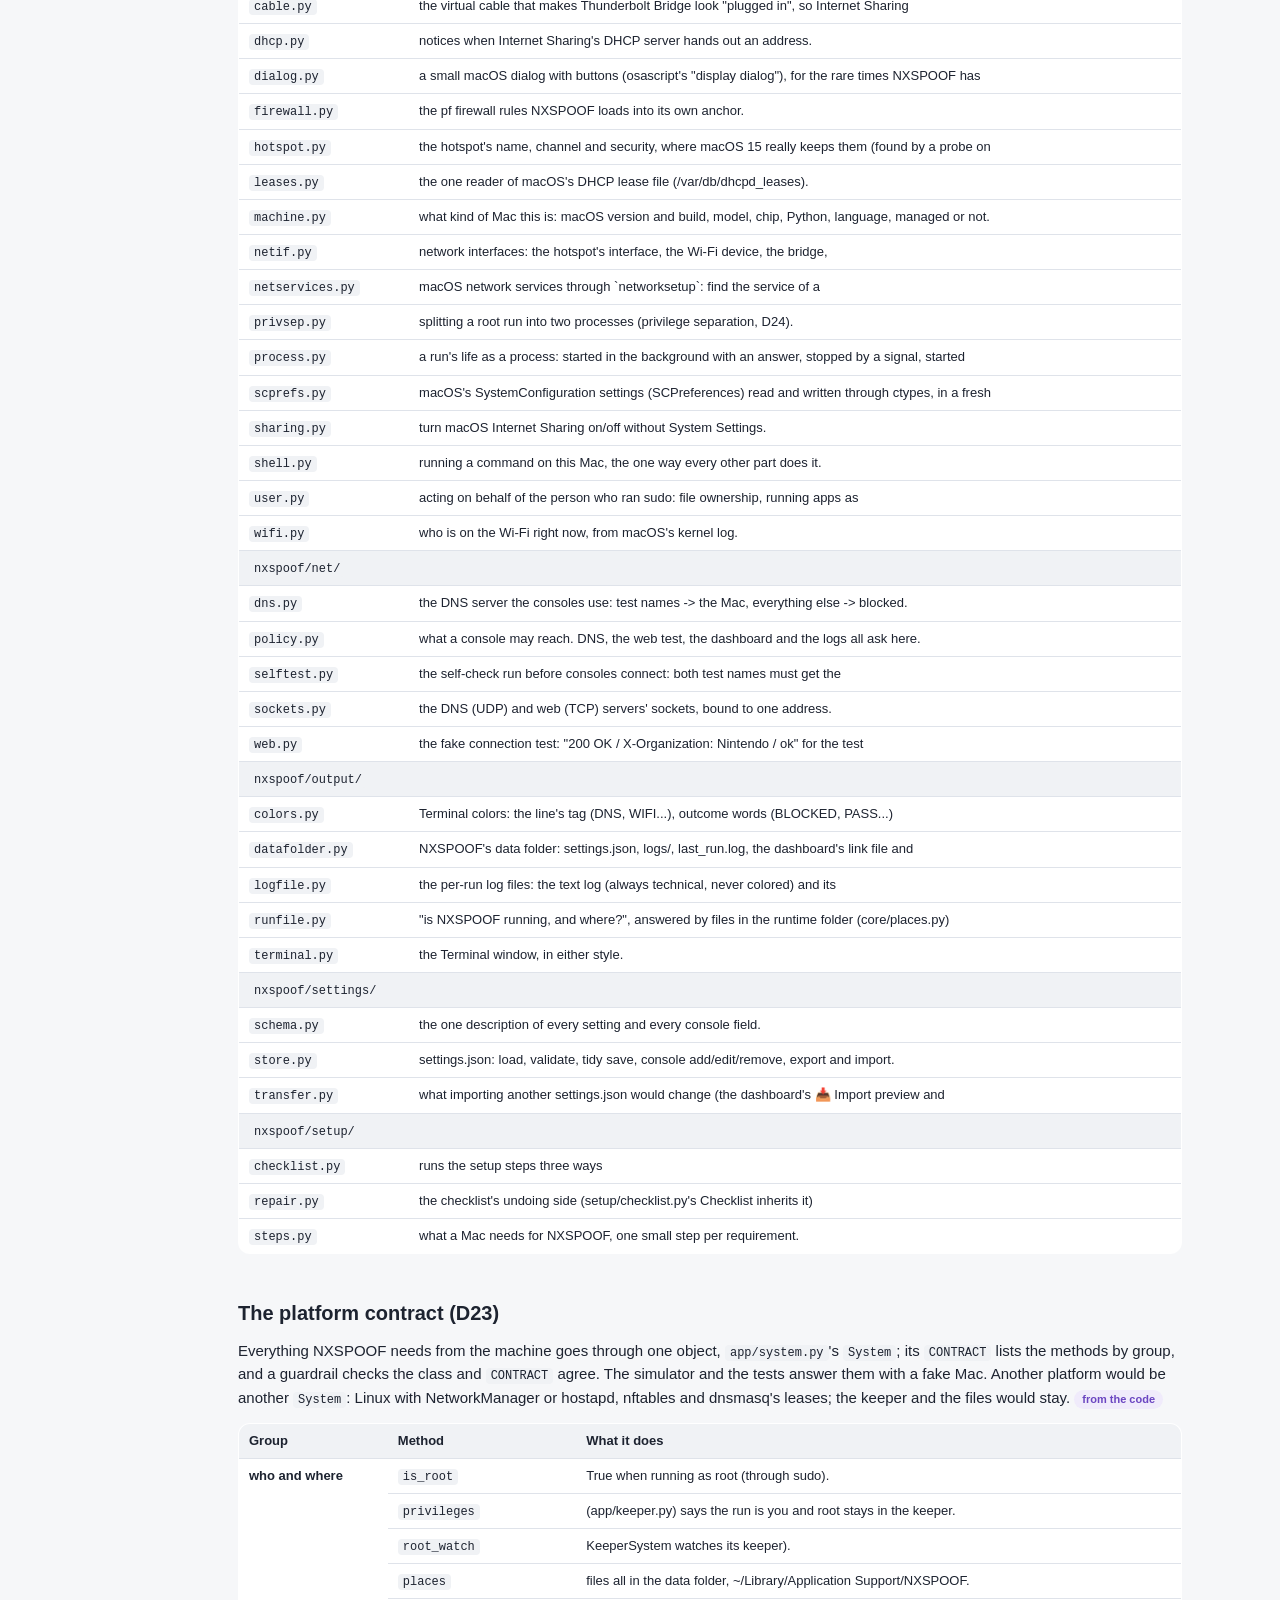
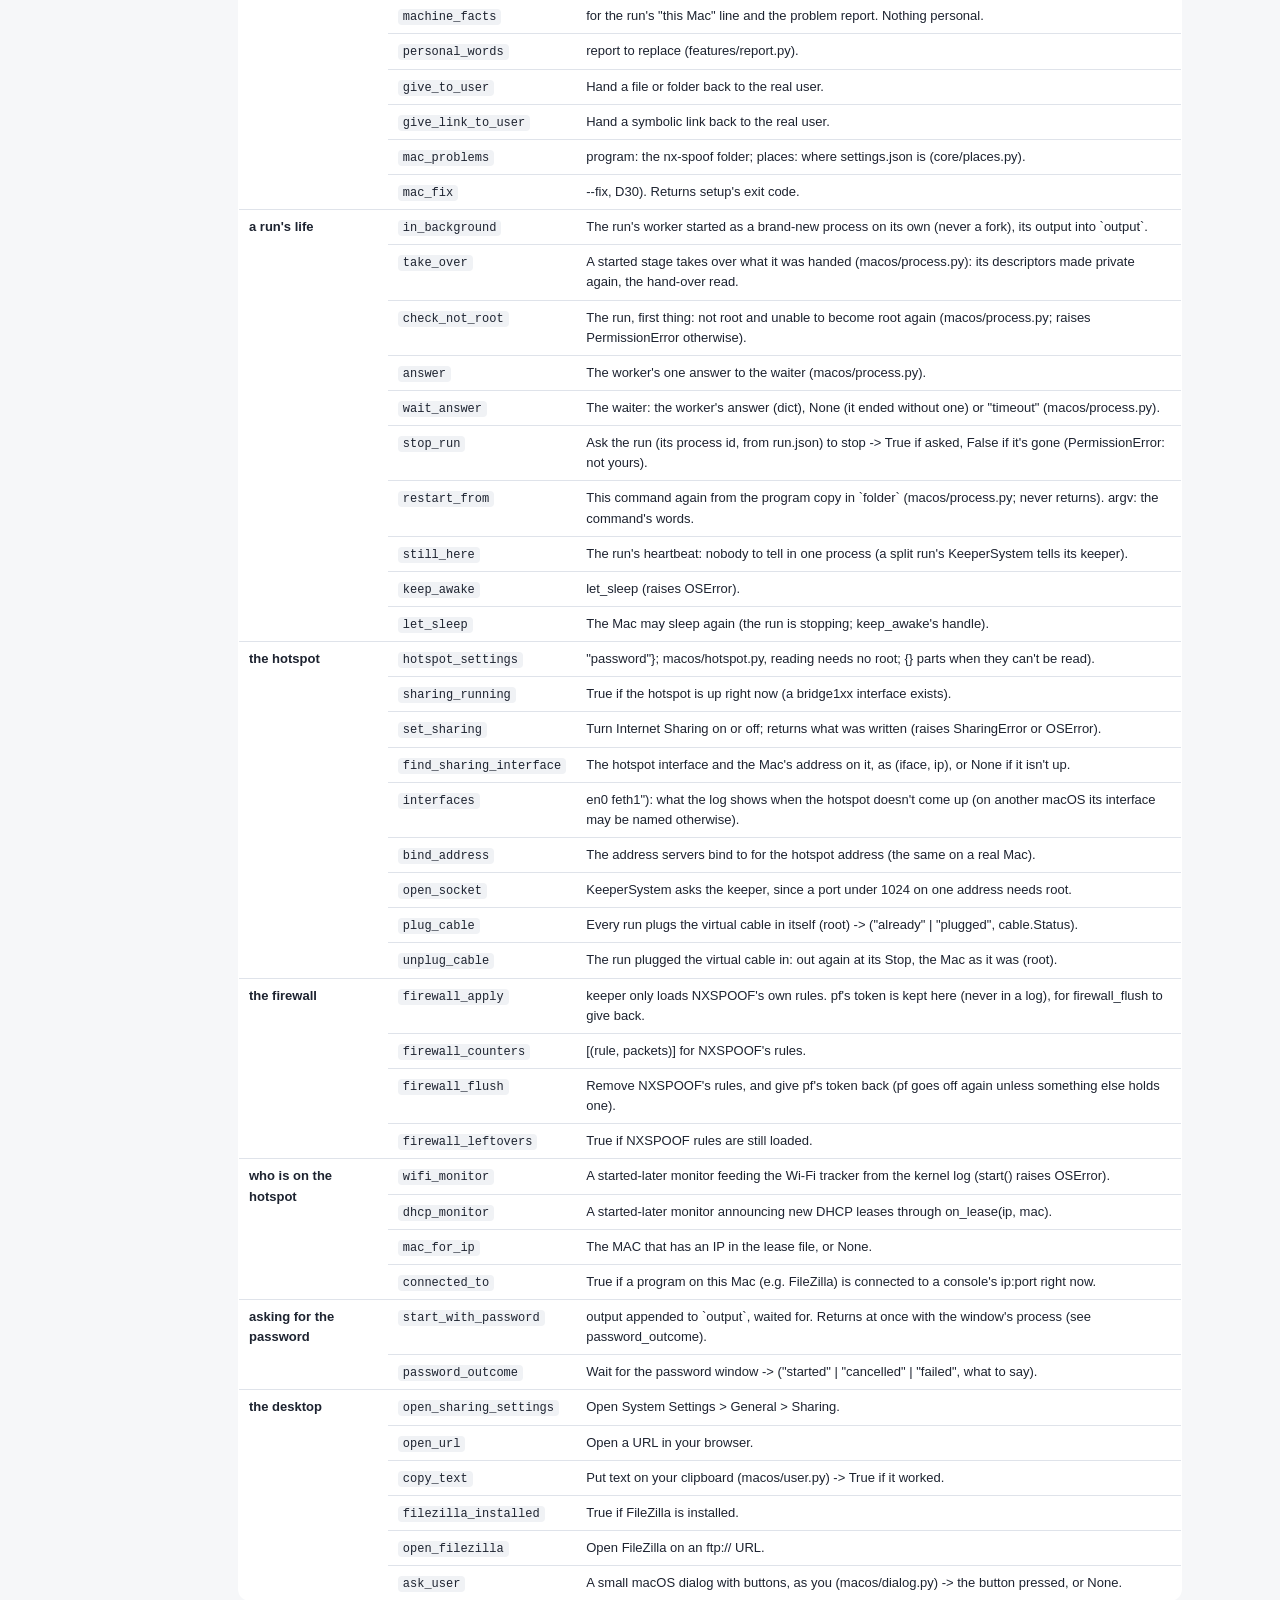
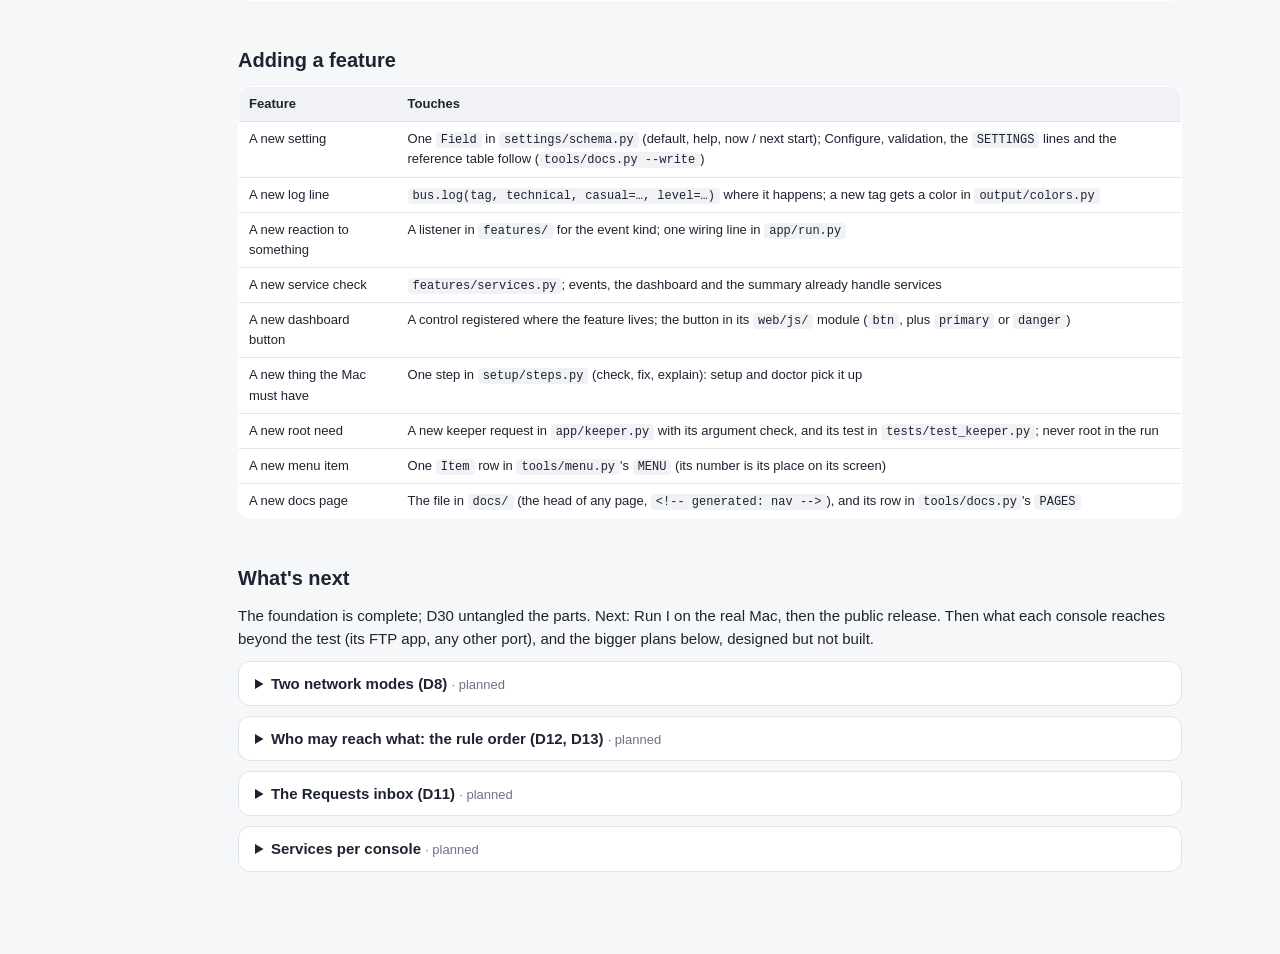
==== commit 630128ed: "A guardrail: no fork that carries on, anywhere (D33); the golden rule in CLAUDE.md - tools/guardrail" ====
--- a/docs/how-its-built.html
+++ b/docs/how-its-built.html
@@ -86,6 +86,7 @@
 <div class="scroll"><table>
 <tr><th>Rule</th><th>Protects</th></tr>
 <tr><td><b>only macos/ talks to the Mac</b></td><td>no subprocess, ctypes or system calls outside nxspoof/macos/ (signals: app/signals.py)</td></tr>
+<tr><td><b>no fork that carries on (D33)</b></td><td>every NXSPOOF process starts fresh: macOS supports only exec after a fork, and its frameworks crash in a forked child from macOS 26.1</td></tr>
 <tr><td><b>macos/ never logs</b></td><td>macos/ returns values or raises</td></tr>
 <tr><td><b>no hard-coded machine details</b></td><td>devices and addresses are detected</td></tr>
 <tr><td><b>messages go through the event bus</b></td><td>print only where printing is the job (ALLOWED_PRINT)</td></tr>
